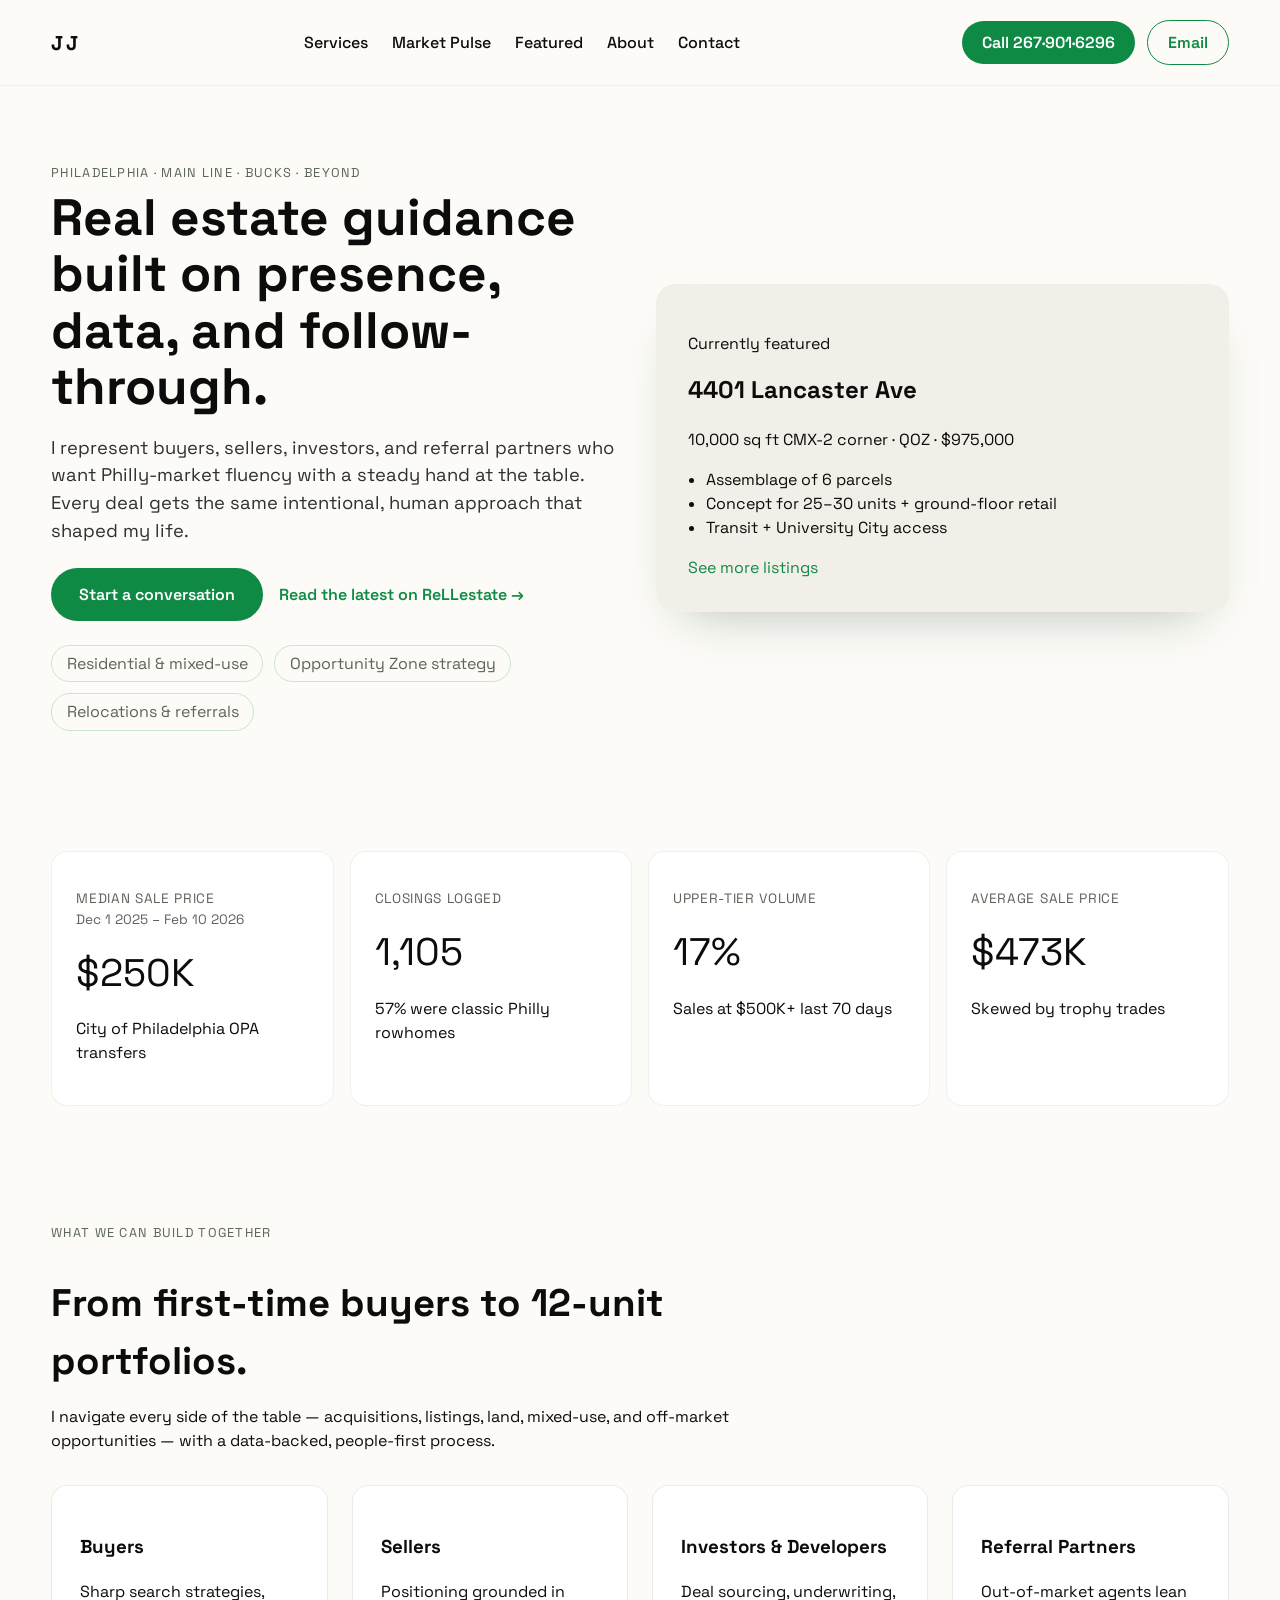
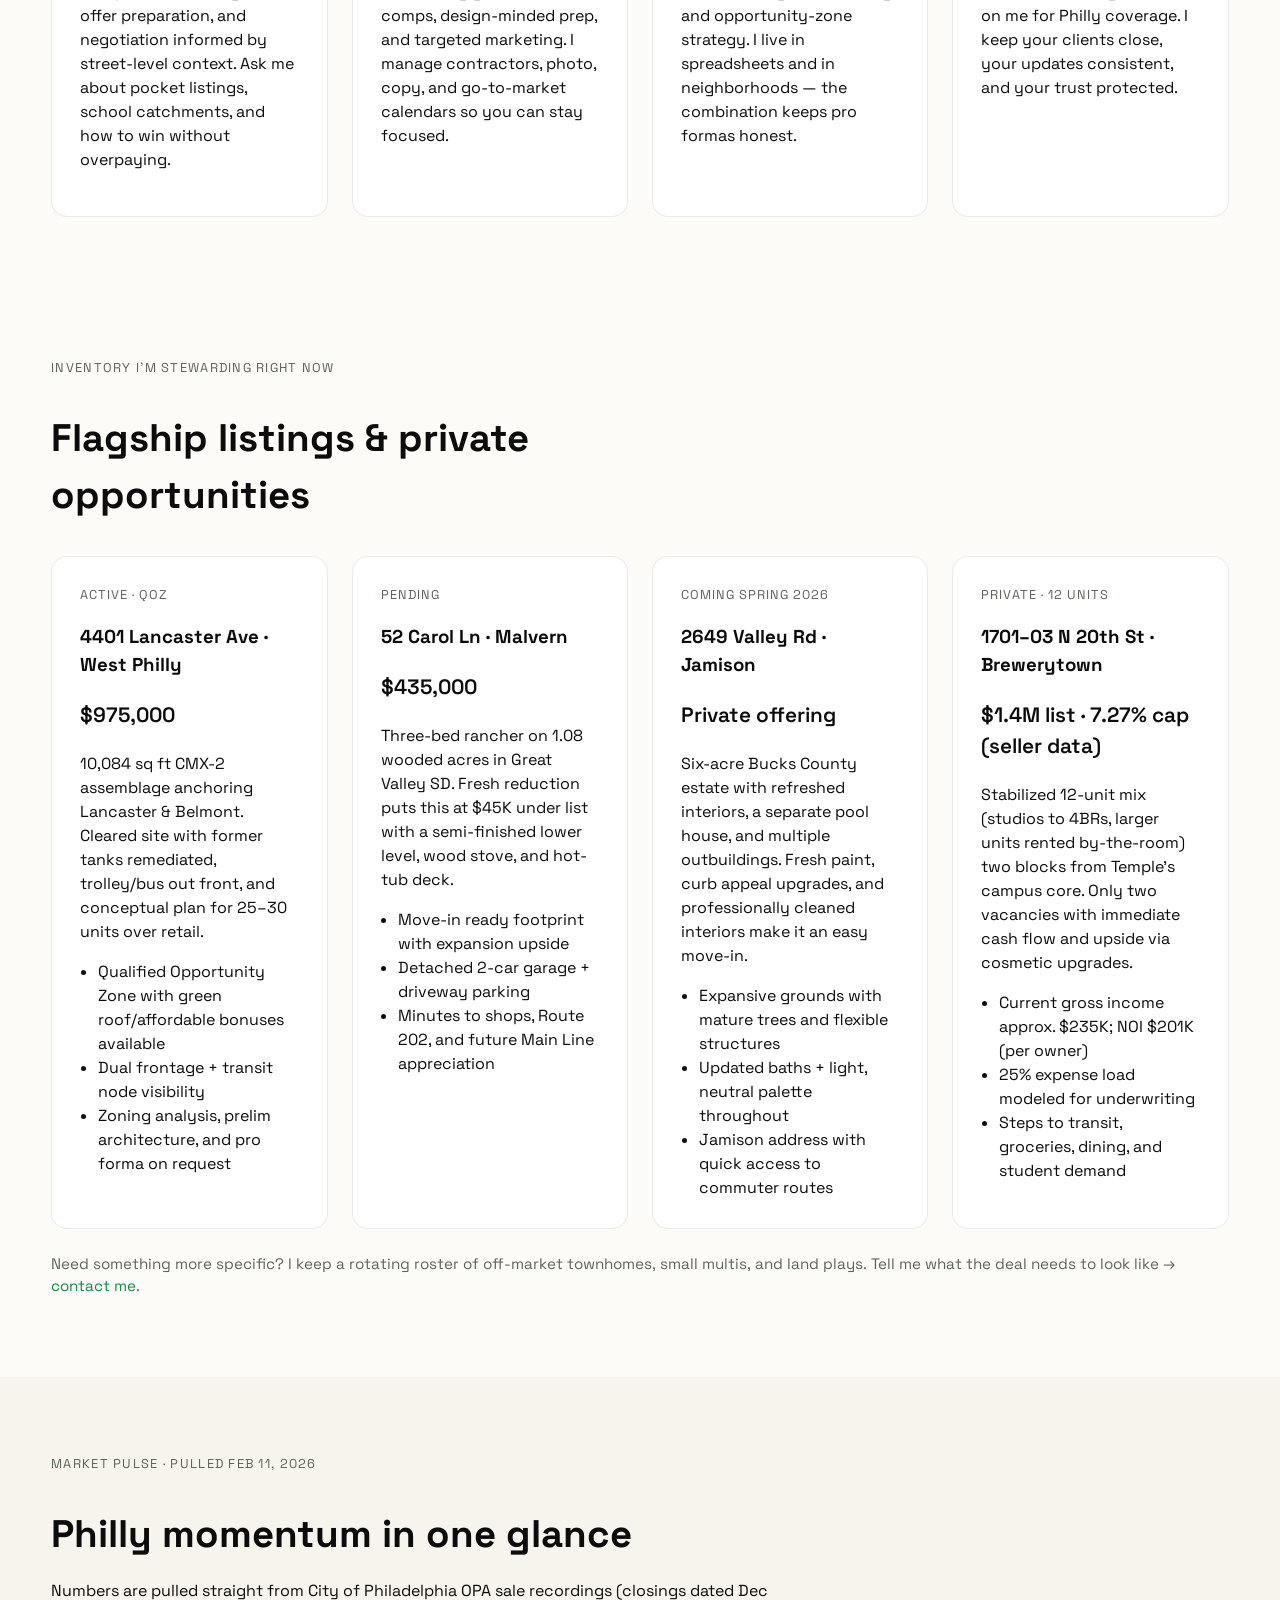
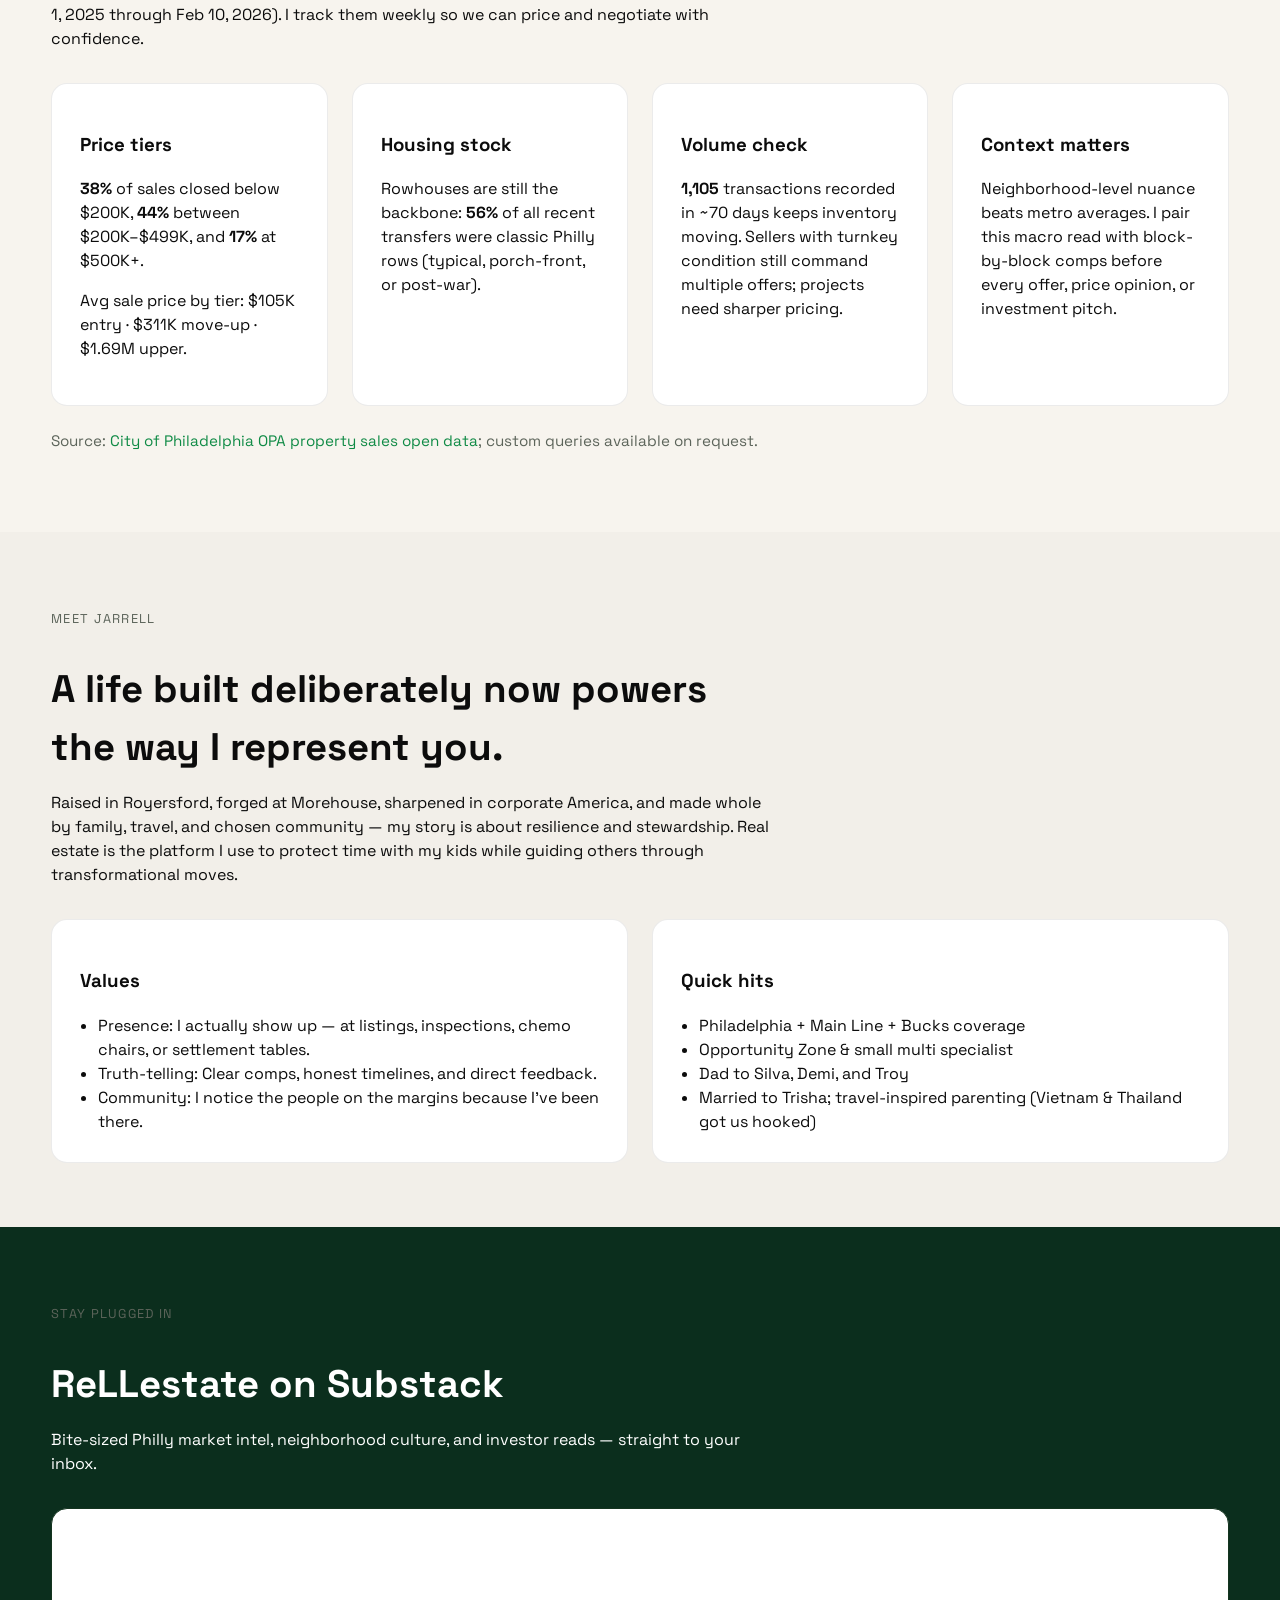
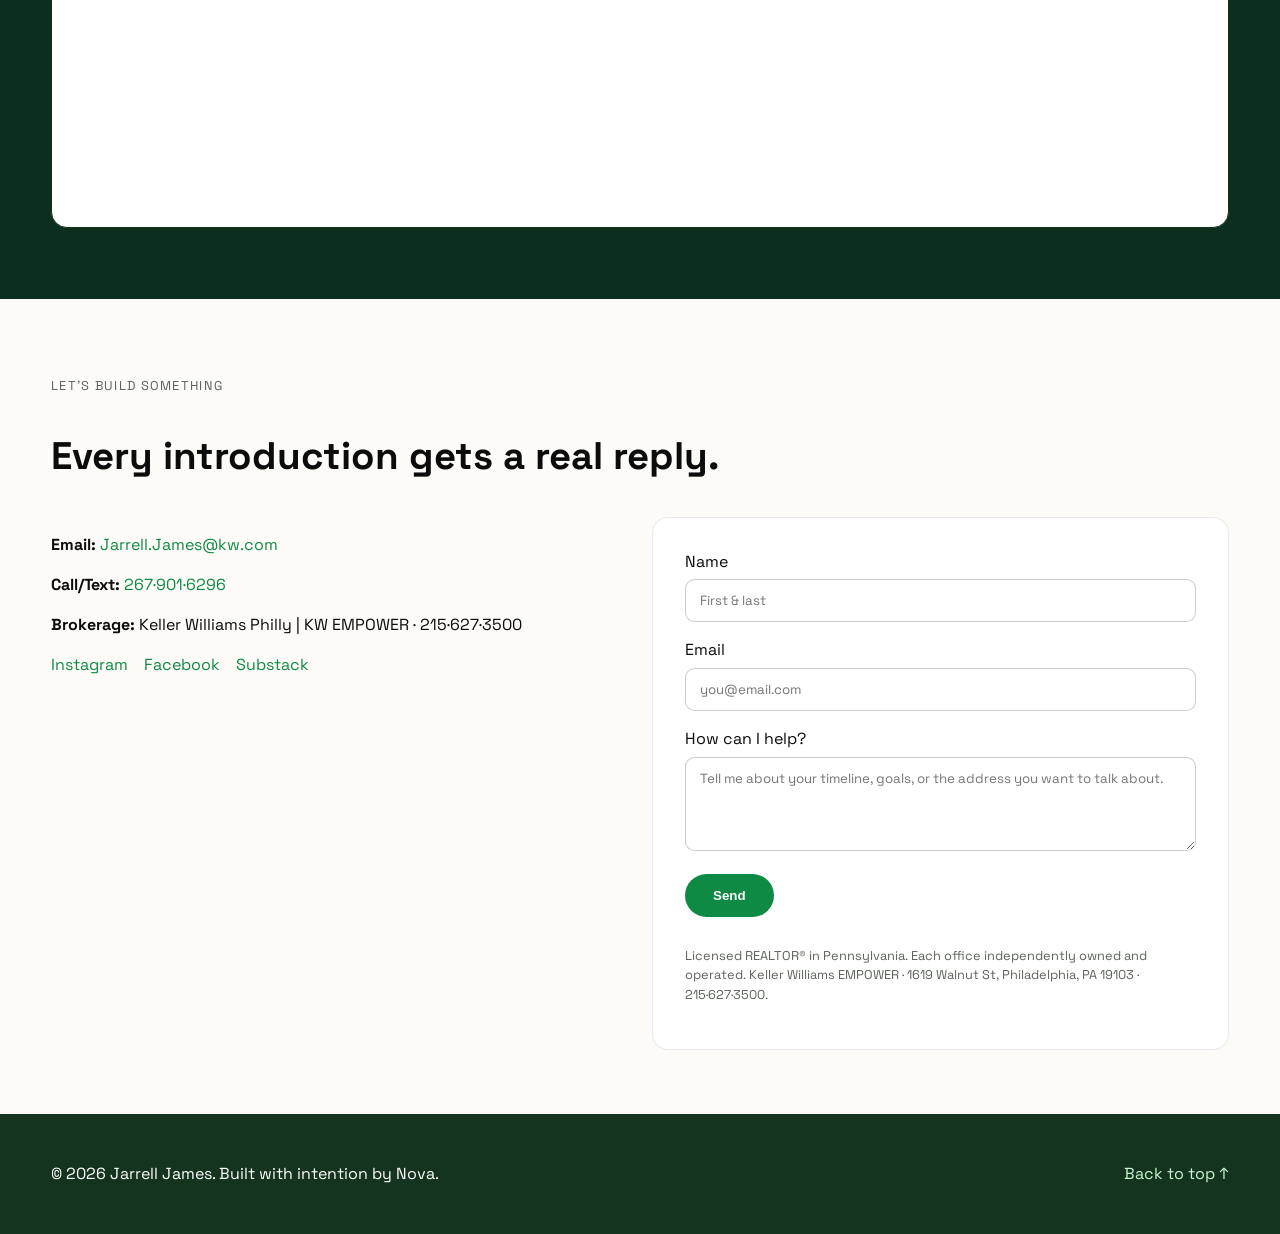
==== index.html @ 9b1295f9 "Add files via upload" ====
<!DOCTYPE html>
<html lang="en">
<head>
  <meta charset="UTF-8" />
  <meta http-equiv="X-UA-Compatible" content="IE=edge" />
  <meta name="viewport" content="width=device-width, initial-scale=1.0" />
  <title>Jarrell James | Philadelphia Real Estate</title>
  <link rel="preconnect" href="https://fonts.googleapis.com" />
  <link rel="preconnect" href="https://fonts.gstatic.com" crossorigin />
  <link href="https://fonts.googleapis.com/css2?family=Space+Grotesk:wght@400;500;600;700&display=swap" rel="stylesheet" />
  <link rel="stylesheet" href="styles.css" />
</head>
<body>
  <header class="site-header">
    <div class="logo">JJ</div>
    <nav class="site-nav" aria-label="Primary">
      <button class="nav-toggle" aria-expanded="false" aria-controls="nav-menu">Menu</button>
      <ul id="nav-menu">
        <li><a href="#services">Services</a></li>
        <li><a href="#market">Market Pulse</a></li>
        <li><a href="#listings">Featured</a></li>
        <li><a href="#about">About</a></li>
        <li><a href="#contact">Contact</a></li>
      </ul>
    </nav>
    <div class="header-cta">
      <a href="tel:12679016296" class="pill">Call 267·901·6296</a>
      <a href="mailto:Jarrell.James@kw.com" class="pill pill-outline">Email</a>
    </div>
  </header>

  <main>
    <section class="hero" id="top">
      <div class="hero-text">
        <p class="eyebrow">Philadelphia · Main Line · Bucks · Beyond</p>
        <h1>Real estate guidance built on presence, data, and follow-through.</h1>
        <p class="lede">I represent buyers, sellers, investors, and referral partners who want Philly-market fluency with a steady hand at the table. Every deal gets the same intentional, human approach that shaped my life.</p>
        <div class="hero-cta">
          <a class="btn" href="#contact">Start a conversation</a>
          <a class="secondary-link" href="https://rellestate.substack.com" target="_blank" rel="noreferrer">Read the latest on ReLLestate →</a>
        </div>
        <ul class="hero-tags">
          <li>Residential &amp; mixed-use</li>
          <li>Opportunity Zone strategy</li>
          <li>Relocations &amp; referrals</li>
        </ul>
      </div>
      <div class="hero-card">
        <p class="card-label">Currently featured</p>
        <h2>4401 Lancaster Ave</h2>
        <p class="card-subtitle">10,000 sq ft CMX-2 corner · QOZ · $975,000</p>
        <ul>
          <li>Assemblage of 6 parcels</li>
          <li>Concept for 25–30 units + ground-floor retail</li>
          <li>Transit + University City access</li>
        </ul>
        <a class="inline-link" href="#listings">See more listings</a>
      </div>
    </section>

    <section class="metrics" aria-label="Fast stats">
      <article>
        <p class="metric-label">Median sale price<br><span>Dec 1 2025 – Feb 10 2026</span></p>
        <p class="metric-value">$250K</p>
        <p class="metric-note">City of Philadelphia OPA transfers</p>
      </article>
      <article>
        <p class="metric-label">Closings logged</p>
        <p class="metric-value">1,105</p>
        <p class="metric-note">57% were classic Philly rowhomes</p>
      </article>
      <article>
        <p class="metric-label">Upper-tier volume</p>
        <p class="metric-value">17%</p>
        <p class="metric-note">Sales at $500K+ last 70 days</p>
      </article>
      <article>
        <p class="metric-label">Average sale price</p>
        <p class="metric-value">$473K</p>
        <p class="metric-note">Skewed by trophy trades</p>
      </article>
    </section>

    <section id="services" class="panel">
      <div class="panel-header">
        <p class="eyebrow">What we can build together</p>
        <h2>From first-time buyers to 12-unit portfolios.</h2>
        <p>I navigate every side of the table — acquisitions, listings, land, mixed-use, and off-market opportunities — with a data-backed, people-first process.</p>
      </div>
      <div class="service-grid">
        <article>
          <h3>Buyers</h3>
          <p>Sharp search strategies, offer preparation, and negotiation informed by street-level context. Ask me about pocket listings, school catchments, and how to win without overpaying.</p>
        </article>
        <article>
          <h3>Sellers</h3>
          <p>Positioning grounded in comps, design-minded prep, and targeted marketing. I manage contractors, photo, copy, and go-to-market calendars so you can stay focused.</p>
        </article>
        <article>
          <h3>Investors &amp; Developers</h3>
          <p>Deal sourcing, underwriting, and opportunity-zone strategy. I live in spreadsheets and in neighborhoods — the combination keeps pro formas honest.</p>
        </article>
        <article>
          <h3>Referral Partners</h3>
          <p>Out-of-market agents lean on me for Philly coverage. I keep your clients close, your updates consistent, and your trust protected.</p>
        </article>
      </div>
    </section>

    <section id="listings" class="panel featured">
      <div class="panel-header">
        <p class="eyebrow">Inventory I'm stewarding right now</p>
        <h2>Flagship listings &amp; private opportunities</h2>
      </div>
      <div class="listing-grid">
        <article>
          <div class="listing-status">Active · QOZ</div>
          <h3>4401 Lancaster Ave · West Philly</h3>
          <p class="price">$975,000</p>
          <p class="summary">10,084 sq ft CMX-2 assemblage anchoring Lancaster &amp; Belmont. Cleared site with former tanks remediated, trolley/bus out front, and conceptual plan for 25–30 units over retail.</p>
          <ul>
            <li>Qualified Opportunity Zone with green roof/affordable bonuses available</li>
            <li>Dual frontage + transit node visibility</li>
            <li>Zoning analysis, prelim architecture, and pro forma on request</li>
          </ul>
        </article>
        <article>
          <div class="listing-status">Pending</div>
          <h3>52 Carol Ln · Malvern</h3>
          <p class="price">$435,000</p>
          <p class="summary">Three-bed rancher on 1.08 wooded acres in Great Valley SD. Fresh reduction puts this at $45K under list with a semi-finished lower level, wood stove, and hot-tub deck.</p>
          <ul>
            <li>Move-in ready footprint with expansion upside</li>
            <li>Detached 2-car garage + driveway parking</li>
            <li>Minutes to shops, Route 202, and future Main Line appreciation</li>
          </ul>
        </article>
        <article>
          <div class="listing-status">Coming spring 2026</div>
          <h3>2649 Valley Rd · Jamison</h3>
          <p class="price">Private offering</p>
          <p class="summary">Six-acre Bucks County estate with refreshed interiors, a separate pool house, and multiple outbuildings. Fresh paint, curb appeal upgrades, and professionally cleaned interiors make it an easy move-in.</p>
          <ul>
            <li>Expansive grounds with mature trees and flexible structures</li>
            <li>Updated baths + light, neutral palette throughout</li>
            <li>Jamison address with quick access to commuter routes</li>
          </ul>
        </article>
        <article>
          <div class="listing-status">Private · 12 units</div>
          <h3>1701–03 N 20th St · Brewerytown</h3>
          <p class="price">$1.4M list · 7.27% cap (seller data)</p>
          <p class="summary">Stabilized 12-unit mix (studios to 4BRs, larger units rented by-the-room) two blocks from Temple’s campus core. Only two vacancies with immediate cash flow and upside via cosmetic upgrades.</p>
          <ul>
            <li>Current gross income approx. $235K; NOI $201K (per owner)</li>
            <li>25% expense load modeled for underwriting</li>
            <li>Steps to transit, groceries, dining, and student demand</li>
          </ul>
        </article>
      </div>
      <p class="caption">Need something more specific? I keep a rotating roster of off-market townhomes, small multis, and land plays. Tell me what the deal needs to look like → <a href="#contact">contact me</a>.</p>
    </section>

    <section id="market" class="panel market">
      <div class="panel-header">
        <p class="eyebrow">Market pulse · pulled Feb 11, 2026</p>
        <h2>Philly momentum in one glance</h2>
        <p>Numbers are pulled straight from City of Philadelphia OPA sale recordings (closings dated Dec 1, 2025 through Feb 10, 2026). I track them weekly so we can price and negotiate with confidence.</p>
      </div>
      <div class="market-grid">
        <article>
          <h3>Price tiers</h3>
          <p><strong>38%</strong> of sales closed below $200K, <strong>44%</strong> between $200K–$499K, and <strong>17%</strong> at $500K+.</p>
          <p class="note">Avg sale price by tier: $105K entry · $311K move-up · $1.69M upper.</p>
        </article>
        <article>
          <h3>Housing stock</h3>
          <p>Rowhouses are still the backbone: <strong>56%</strong> of all recent transfers were classic Philly rows (typical, porch-front, or post-war).</p>
        </article>
        <article>
          <h3>Volume check</h3>
          <p><strong>1,105</strong> transactions recorded in ~70 days keeps inventory moving. Sellers with turnkey condition still command multiple offers; projects need sharper pricing.</p>
        </article>
        <article>
          <h3>Context matters</h3>
          <p>Neighborhood-level nuance beats metro averages. I pair this macro read with block-by-block comps before every offer, price opinion, or investment pitch.</p>
        </article>
      </div>
      <p class="caption">Source: <a href="https://phl.carto.com/api/v2/sql?q=SELECT%20sale_price,sale_date%20FROM%20opa_properties_public" target="_blank" rel="noreferrer">City of Philadelphia OPA property sales open data</a>; custom queries available on request.</p>
    </section>

    <section id="about" class="panel about">
      <div class="panel-header">
        <p class="eyebrow">Meet Jarrell</p>
        <h2>A life built deliberately now powers the way I represent you.</h2>
        <p>Raised in Royersford, forged at Morehouse, sharpened in corporate America, and made whole by family, travel, and chosen community — my story is about resilience and stewardship. Real estate is the platform I use to protect time with my kids while guiding others through transformational moves.</p>
      </div>
      <div class="about-grid">
        <article>
          <h3>Values</h3>
          <ul>
            <li>Presence: I actually show up — at listings, inspections, chemo chairs, or settlement tables.</li>
            <li>Truth-telling: Clear comps, honest timelines, and direct feedback.</li>
            <li>Community: I notice the people on the margins because I’ve been there.</li>
          </ul>
        </article>
        <article>
          <h3>Quick hits</h3>
          <ul>
            <li>Philadelphia + Main Line + Bucks coverage</li>
            <li>Opportunity Zone &amp; small multi specialist</li>
            <li>Dad to Silva, Demi, and Troy</li>
            <li>Married to Trisha; travel-inspired parenting (Vietnam &amp; Thailand got us hooked)</li>
          </ul>
        </article>
      </div>
    </section>

    <section class="panel newsletter">
      <div class="panel-header">
        <p class="eyebrow">Stay plugged in</p>
        <h2>ReLLestate on Substack</h2>
        <p>Bite-sized Philly market intel, neighborhood culture, and investor reads — straight to your inbox.</p>
      </div>
      <div class="newsletter-embed">
        <iframe src="https://rellestate.substack.com/embed" width="100%" height="320" style="border:1px solid #14341f;" frameborder="0" scrolling="no" title="ReLLestate newsletter"></iframe>
      </div>
    </section>

    <section id="contact" class="panel contact">
      <div class="panel-header">
        <p class="eyebrow">Let’s build something</p>
        <h2>Every introduction gets a real reply.</h2>
      </div>
      <div class="contact-grid">
        <div>
          <p class="contact-line"><strong>Email:</strong> <a href="mailto:Jarrell.James@kw.com">Jarrell.James@kw.com</a></p>
          <p class="contact-line"><strong>Call/Text:</strong> <a href="tel:12679016296">267·901·6296</a></p>
          <p class="contact-line"><strong>Brokerage:</strong> Keller Williams Philly | KW EMPOWER · 215·627·3500</p>
          <div class="socials">
            <a href="https://www.instagram.com/jarrelljames_realestate/" target="_blank" rel="noreferrer">Instagram</a>
            <a href="https://www.facebook.com/jarrell.james.12" target="_blank" rel="noreferrer">Facebook</a>
            <a href="https://rellestate.substack.com" target="_blank" rel="noreferrer">Substack</a>
          </div>
        </div>
        <form class="contact-card" action="mailto:Jarrell.James@kw.com" method="post" enctype="text/plain">
          <label>
            Name
            <input type="text" name="name" placeholder="First &amp; last" required />
          </label>
          <label>
            Email
            <input type="email" name="email" placeholder="you@email.com" required />
          </label>
          <label>
            How can I help?
            <textarea name="message" rows="4" placeholder="Tell me about your timeline, goals, or the address you want to talk about." required></textarea>
          </label>
          <button type="submit" class="btn">Send</button>
          <p class="compliance">Licensed REALTOR® in Pennsylvania. Each office independently owned and operated. Keller Williams EMPOWER · 1619 Walnut St, Philadelphia, PA 19103 · 215·627·3500.</p>
        </form>
      </div>
    </section>
  </main>

  <footer class="site-footer">
    <p>© <span id="year"></span> Jarrell James. Built with intention by Nova.</p>
    <p><a href="#top">Back to top ↑</a></p>
  </footer>

  <script src="script.js"></script>
</body>
</html>
---- styles.css ----
:root {
  --jj-green: #0f8a45;
  --jj-deep: #0b2e1d;
  --jj-forest: #14341f;
  --sand: #f2efe9;
  --off-white: #fcfbf7;
  --ink: #0c0c0c;
  --muted: #5c645a;
  font-size: 16px;
}

* {
  box-sizing: border-box;
}

body {
  margin: 0;
  font-family: "Space Grotesk", system-ui, -apple-system, BlinkMacSystemFont, "Segoe UI", sans-serif;
  color: var(--ink);
  background: var(--off-white);
  line-height: 1.5;
}

a {
  color: var(--jj-green);
  text-decoration: none;
}

a:hover {
  text-decoration: underline;
}

.site-header {
  position: sticky;
  top: 0;
  z-index: 20;
  display: flex;
  align-items: center;
  justify-content: space-between;
  padding: 1.25rem 4vw;
  background: rgba(252, 251, 247, 0.97);
  backdrop-filter: blur(8px);
  border-bottom: 1px solid rgba(16, 16, 16, 0.05);
}

.logo {
  font-weight: 700;
  font-size: 1.25rem;
  letter-spacing: 0.2em;
}

.site-nav ul {
  display: flex;
  gap: 1.5rem;
  list-style: none;
  margin: 0;
  padding: 0;
}

.site-nav a {
  font-weight: 500;
  color: var(--ink);
}

.nav-toggle {
  display: none;
}

.header-cta {
  display: flex;
  gap: 0.75rem;
  align-items: center;
}

.pill {
  display: inline-flex;
  padding: 0.6rem 1.25rem;
  border-radius: 999px;
  background: var(--jj-green);
  color: white;
  font-weight: 600;
}

.pill-outline {
  background: transparent;
  border: 1px solid var(--jj-green);
  color: var(--jj-green);
}

.hero {
  display: grid;
  grid-template-columns: repeat(auto-fit, minmax(280px, 1fr));
  gap: 2rem;
  padding: 4rem 4vw;
  align-items: center;
}

.eyebrow {
  text-transform: uppercase;
  letter-spacing: 0.1em;
  font-size: 0.8rem;
  color: var(--muted);
  margin-bottom: 0.5rem;
}

.hero h1 {
  font-size: clamp(2.75rem, 4vw, 3.8rem);
  line-height: 1.1;
  margin: 0 0 1rem;
}

.lede {
  font-size: 1.15rem;
  color: #2f312e;
}

.hero-cta {
  display: flex;
  align-items: center;
  gap: 1rem;
  margin: 1.5rem 0;
}

.btn {
  display: inline-flex;
  align-items: center;
  justify-content: center;
  padding: 0.9rem 1.75rem;
  background: var(--jj-green);
  color: white;
  border: none;
  border-radius: 999px;
  font-weight: 600;
  cursor: pointer;
}

.secondary-link {
  font-weight: 600;
}

.hero-tags {
  display: flex;
  flex-wrap: wrap;
  gap: 0.7rem;
  padding: 0;
  list-style: none;
  color: var(--muted);
}

.hero-tags li {
  border: 1px solid rgba(15, 138, 69, 0.2);
  border-radius: 999px;
  padding: 0.35rem 0.9rem;
}

.hero-card {
  background: var(--sand);
  padding: 2rem;
  border-radius: 1.25rem;
  box-shadow: 0 25px 50px -30px rgba(11, 46, 29, 0.35);
}

.hero-card h2 {
  margin-top: 0;
}

.hero-card ul {
  padding-left: 1.1rem;
}

.metrics {
  display: grid;
  grid-template-columns: repeat(auto-fit, minmax(200px, 1fr));
  gap: 1rem;
  padding: 2.5rem 4vw;
}

.metrics article {
  background: white;
  border-radius: 1rem;
  padding: 1.5rem;
  border: 1px solid rgba(12, 12, 12, 0.06);
}

.metric-label {
  font-size: 0.85rem;
  text-transform: uppercase;
  letter-spacing: 0.05em;
  color: var(--muted);
}

.metric-label span {
  display: block;
  font-weight: 400;
  text-transform: none;
  letter-spacing: normal;
}

.metric-value {
  font-size: 2.4rem;
  margin: 0.5rem 0;
}

.panel {
  padding: 4rem 4vw;
}

.panel-header {
  max-width: 720px;
  margin-bottom: 2rem;
}

.panel-header h2 {
  font-size: clamp(2rem, 3vw, 3rem);
  margin-bottom: 0.5rem;
}

.service-grid,
.listing-grid,
.market-grid,
.about-grid,
.contact-grid {
  display: grid;
  grid-template-columns: repeat(auto-fit, minmax(250px, 1fr));
  gap: 1.5rem;
}

.service-grid article,
.listing-grid article,
.market-grid article,
.about-grid article {
  background: white;
  border-radius: 1rem;
  padding: 1.75rem;
  border: 1px solid rgba(12, 12, 12, 0.08);
}

.listing-grid article ul,
.about-grid article ul {
  padding-left: 1.1rem;
  margin-bottom: 0;
}

.listing-status {
  font-size: 0.8rem;
  text-transform: uppercase;
  letter-spacing: 0.08em;
  color: var(--muted);
  margin-bottom: 0.35rem;
}

.price {
  font-size: 1.3rem;
  font-weight: 600;
}

.summary {
  margin: 0.6rem 0 1rem;
}

.caption {
  margin-top: 1.5rem;
  font-size: 0.95rem;
  color: var(--muted);
}

.market {
  background: #f7f4ee;
}

.about {
  background: var(--sand);
}

.newsletter {
  background: var(--jj-deep);
  color: white;
}

.newsletter a {
  color: #c8f7d1;
}

.newsletter-embed iframe {
  border-radius: 1rem;
  background: white;
}

.contact-grid {
  align-items: start;
}

.contact-card {
  background: white;
  border-radius: 1rem;
  padding: 2rem;
  border: 1px solid rgba(12, 12, 12, 0.08);
  display: grid;
  gap: 1rem;
}

.contact-card input,
.contact-card textarea {
  width: 100%;
  margin-top: 0.35rem;
  border-radius: 0.6rem;
  border: 1px solid rgba(12, 12, 12, 0.2);
  padding: 0.75rem 0.9rem;
  font-family: inherit;
}

.contact-card button {
  width: fit-content;
}

.compliance {
  font-size: 0.8rem;
  color: var(--muted);
}

.socials {
  display: flex;
  gap: 1rem;
  margin-top: 1rem;
}

.site-footer {
  padding: 2rem 4vw;
  background: var(--jj-forest);
  color: white;
  display: flex;
  justify-content: space-between;
  align-items: center;
  flex-wrap: wrap;
}

.site-footer a {
  color: #c8f7d1;
}

@media (max-width: 820px) {
  .site-header {
    flex-wrap: wrap;
    gap: 1rem;
  }
  .site-nav ul {
    flex-wrap: wrap;
  }
}

@media (max-width: 640px) {
  .site-header {
    flex-direction: column;
    align-items: flex-start;
  }
  .site-nav ul {
    display: none;
    width: 100%;
    flex-direction: column;
    gap: 0.75rem;
  }
  .site-nav ul.open {
    display: flex;
  }
  .nav-toggle {
    display: inline-flex;
    background: transparent;
    border: 1px solid rgba(12, 12, 12, 0.2);
    border-radius: 999px;
    padding: 0.35rem 1rem;
    font-weight: 600;
    cursor: pointer;
  }
  .header-cta {
    width: 100%;
    justify-content: flex-start;
    flex-wrap: wrap;
  }
}
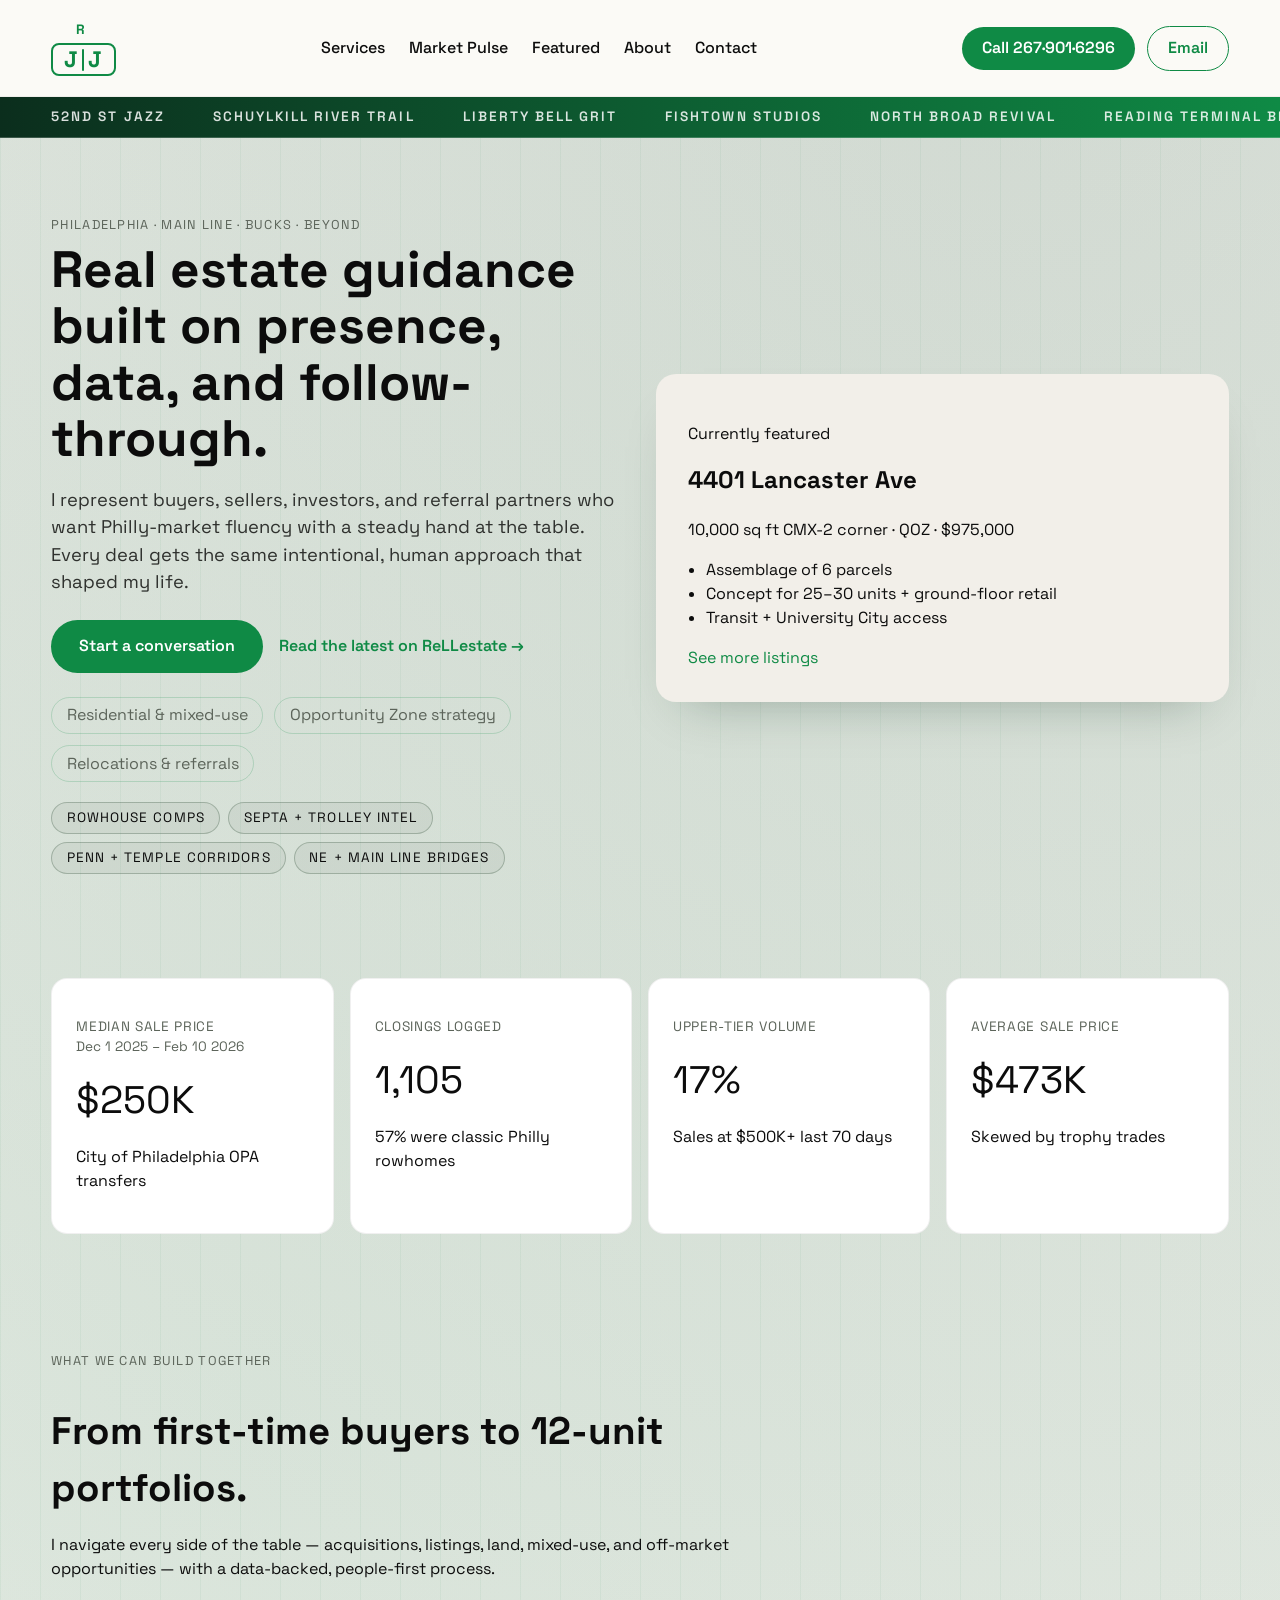
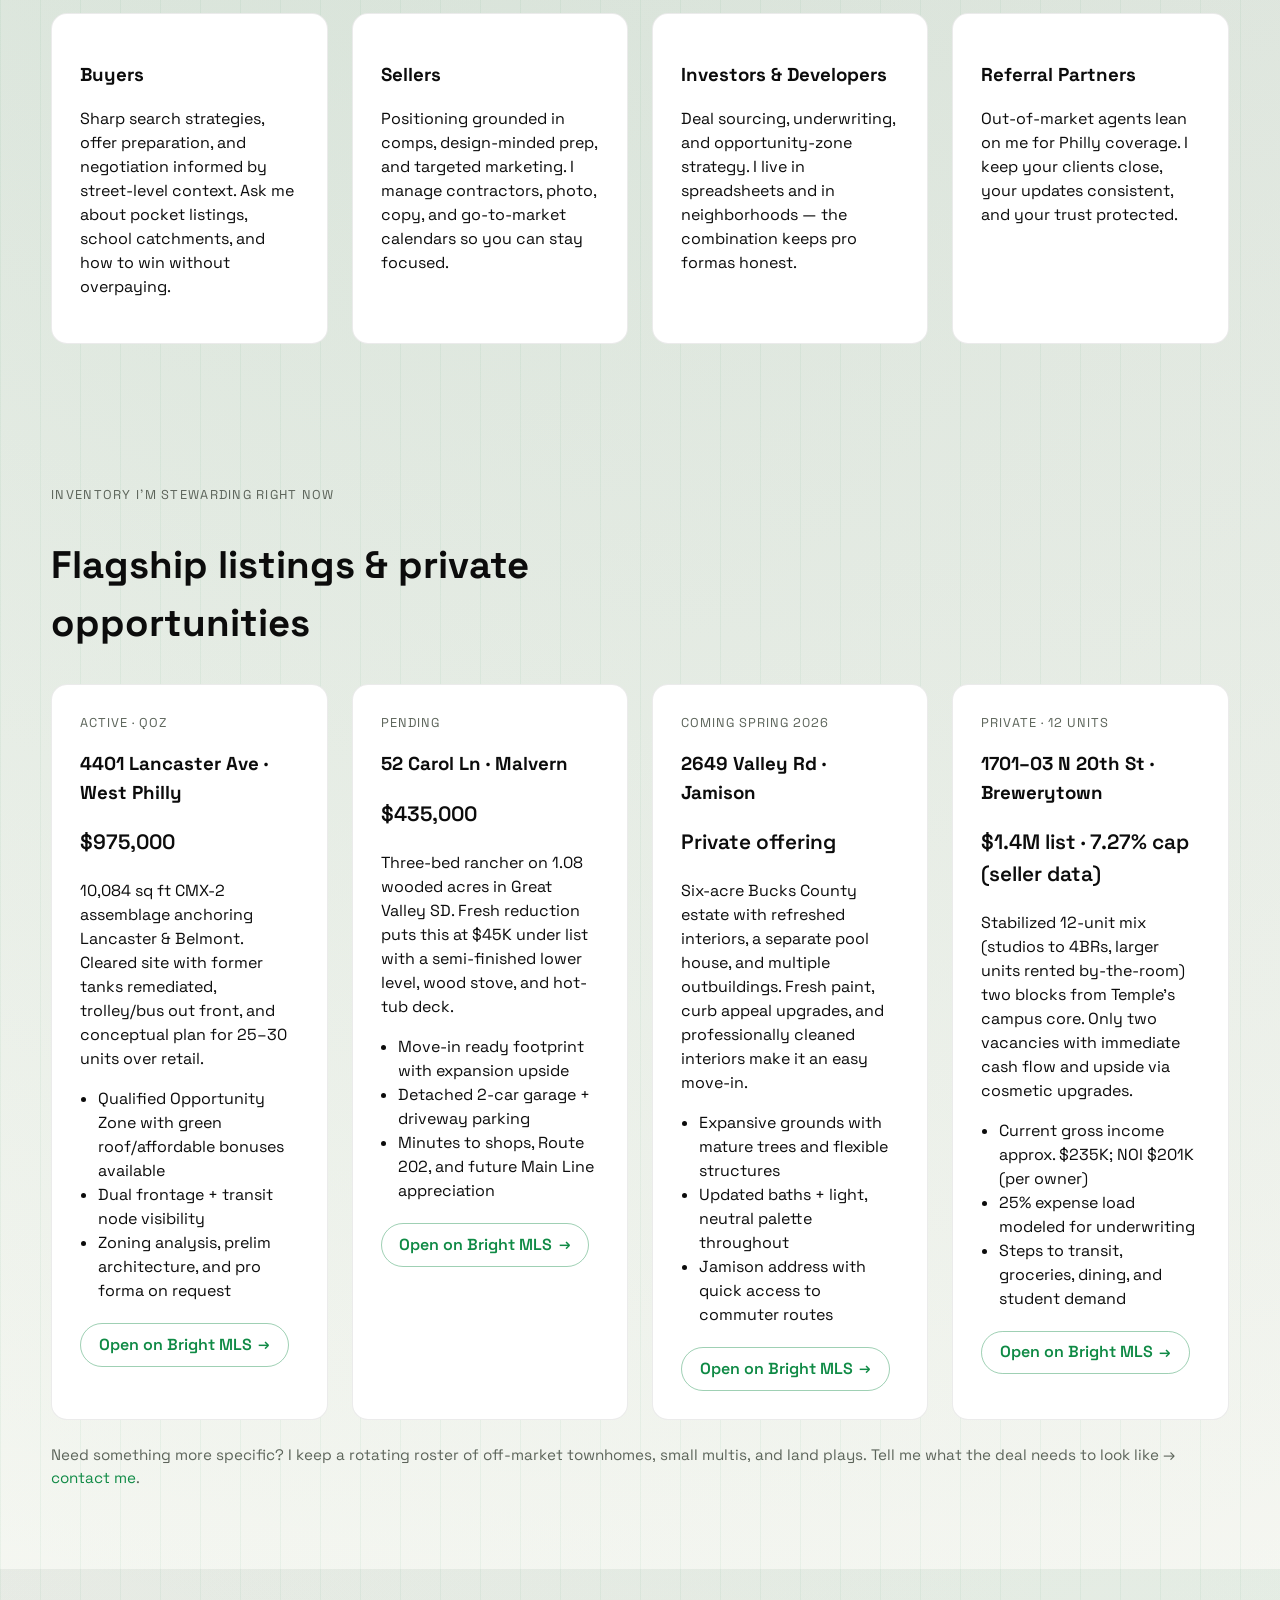
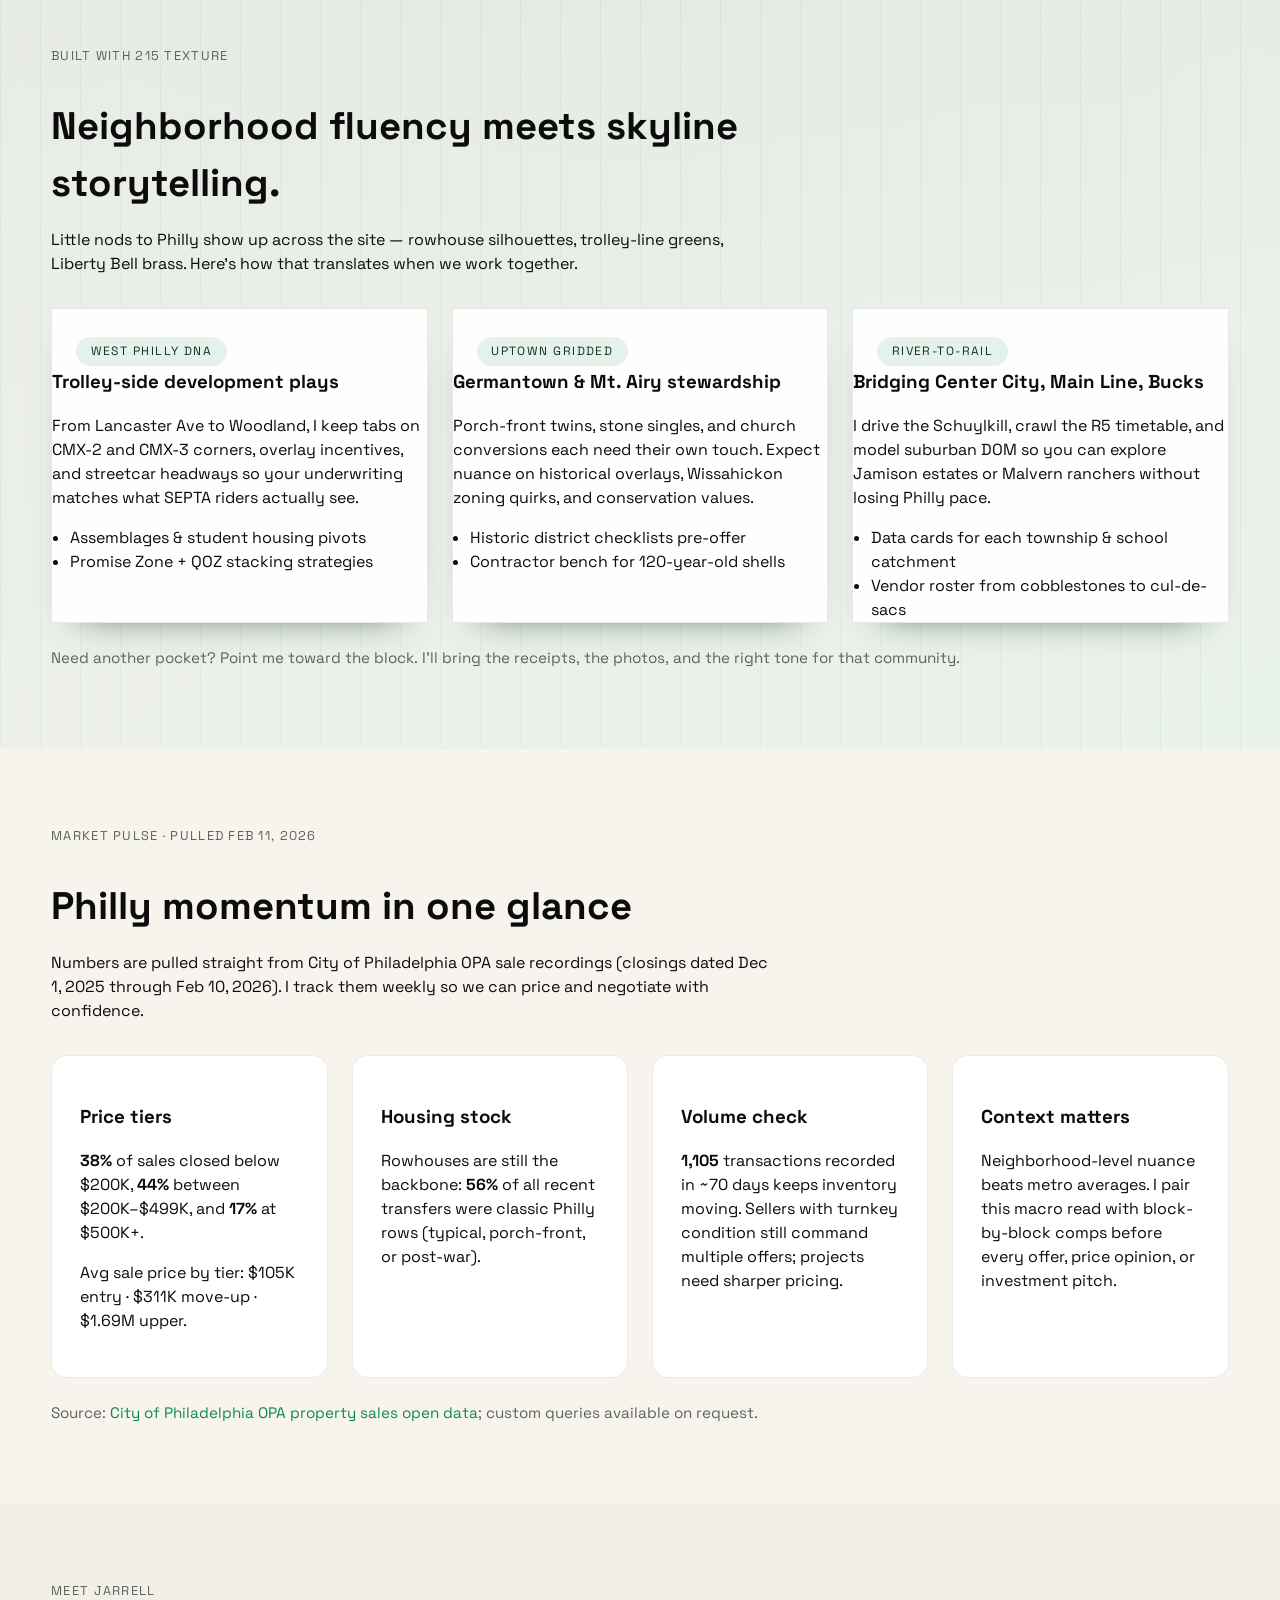
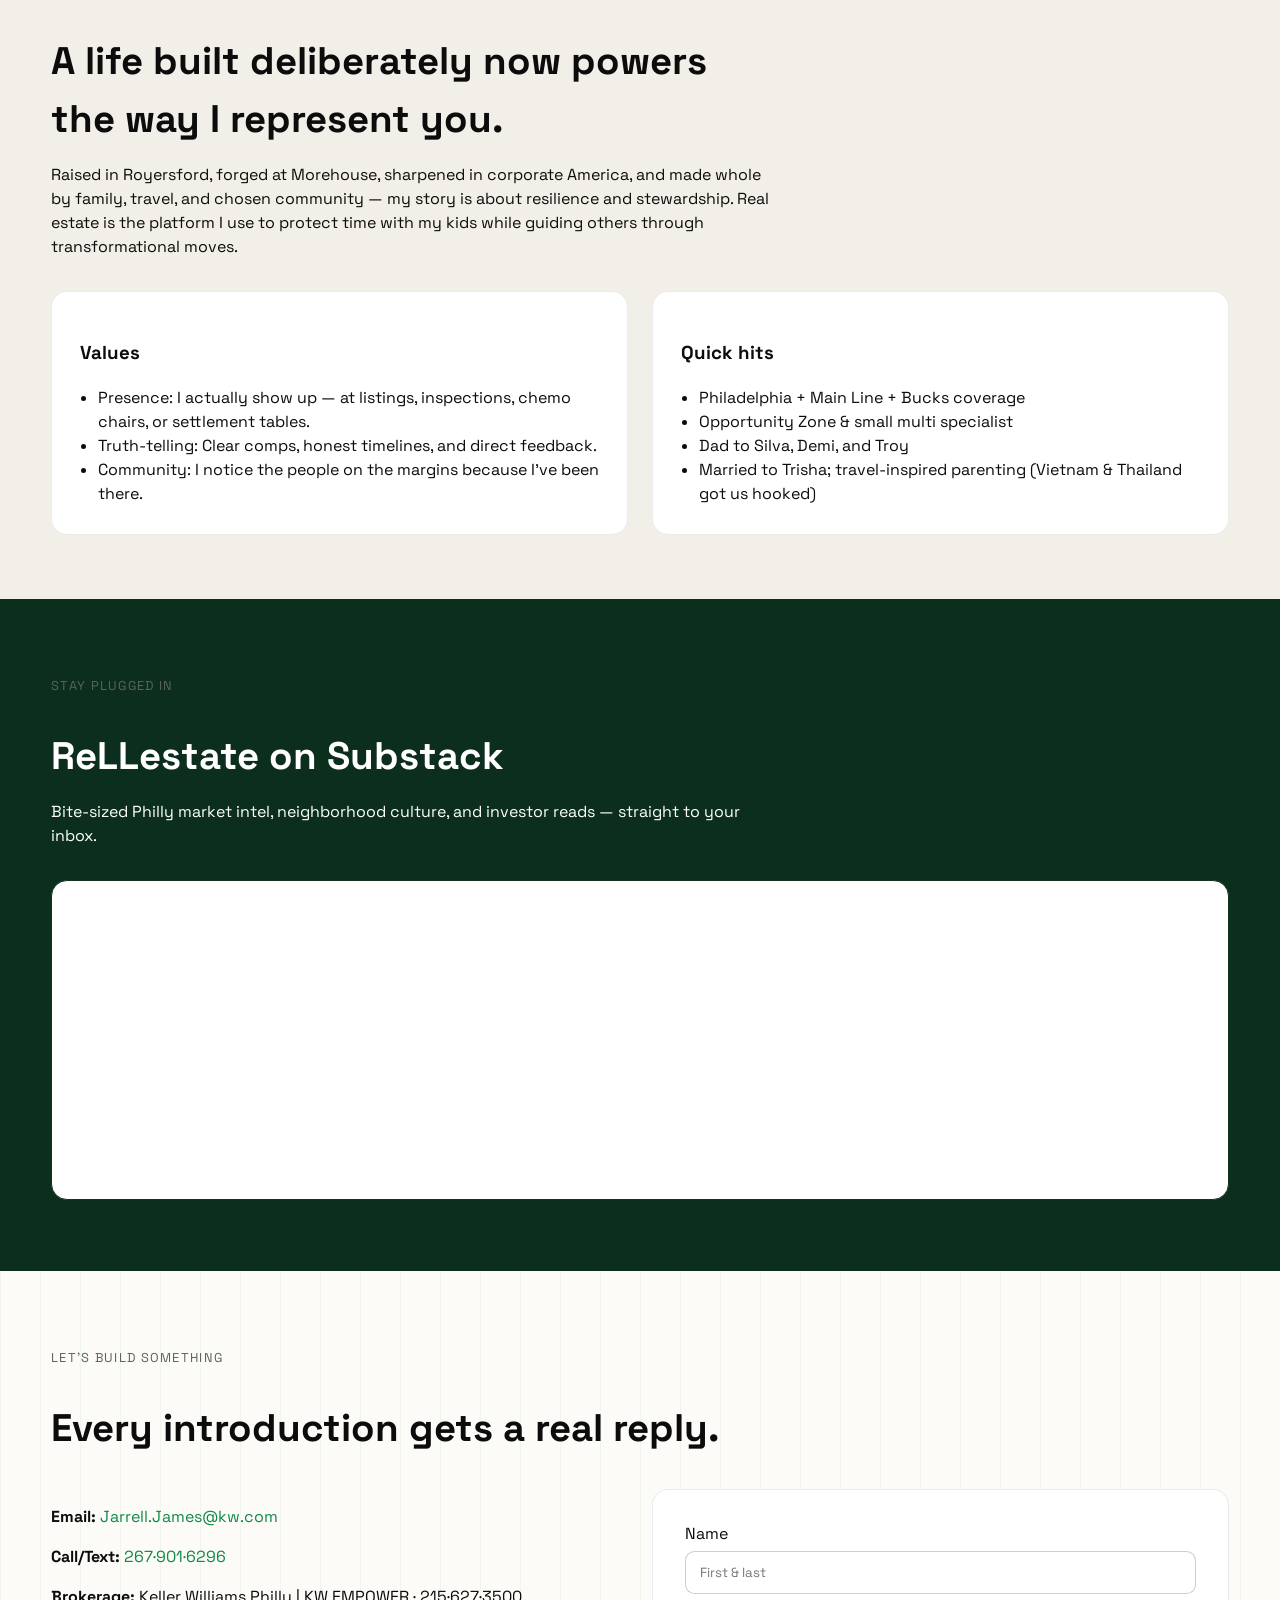
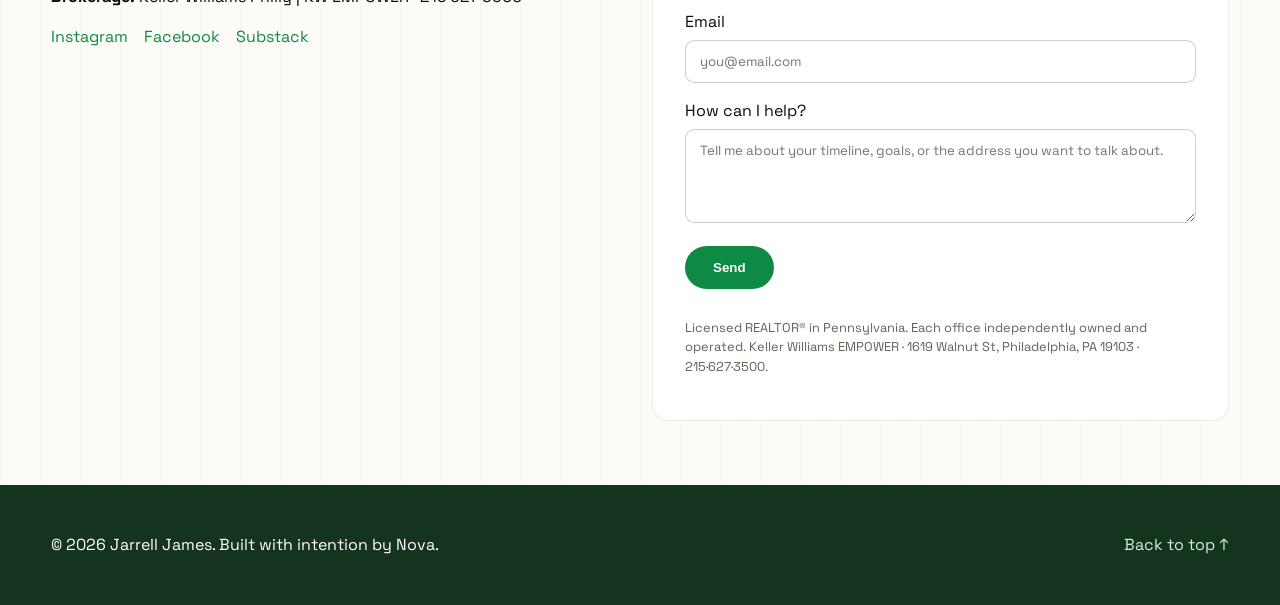
==== commit f65fe8e8: "Philly polish + Bright links" ====
--- a/index.html
+++ b/index.html
@@ -12,7 +12,14 @@
 </head>
 <body>
   <header class="site-header">
-    <div class="logo">JJ</div>
+    <div class="logo" aria-label="Jarrell James monogram">
+      <span class="logo-r">R</span>
+      <span class="logo-columns" aria-hidden="true">
+        <span class="logo-j">J</span>
+        <span class="logo-divider"></span>
+        <span class="logo-j">J</span>
+      </span>
+    </div>
     <nav class="site-nav" aria-label="Primary">
       <button class="nav-toggle" aria-expanded="false" aria-controls="nav-menu">Menu</button>
       <ul id="nav-menu">
@@ -29,6 +36,31 @@
     </div>
   </header>
 
+  <div class="philly-banner" aria-hidden="true">
+    <div class="philly-banner-track">
+      <span>52nd St Jazz</span>
+      <span>Schuylkill River Trail</span>
+      <span>Liberty Bell grit</span>
+      <span>Fishtown studios</span>
+      <span>North Broad revival</span>
+      <span>Reading Terminal bites</span>
+      <span>Broad Street Line</span>
+      <span>Italian Market hum</span>
+      <span>Mount Airy canopy</span>
+      <span>215 pride</span>
+      <span>52nd St Jazz</span>
+      <span>Schuylkill River Trail</span>
+      <span>Liberty Bell grit</span>
+      <span>Fishtown studios</span>
+      <span>North Broad revival</span>
+      <span>Reading Terminal bites</span>
+      <span>Broad Street Line</span>
+      <span>Italian Market hum</span>
+      <span>Mount Airy canopy</span>
+      <span>215 pride</span>
+    </div>
+  </div>
+
   <main>
     <section class="hero" id="top">
       <div class="hero-text">
@@ -44,6 +76,12 @@
           <li>Opportunity Zone strategy</li>
           <li>Relocations &amp; referrals</li>
         </ul>
+        <div class="philly-chip-row">
+          <span>Rowhouse comps</span>
+          <span>SEPTA + trolley intel</span>
+          <span>Penn + Temple corridors</span>
+          <span>NE + Main Line bridges</span>
+        </div>
       </div>
       <div class="hero-card">
         <p class="card-label">Currently featured</p>
@@ -113,7 +151,7 @@
         <h2>Flagship listings &amp; private opportunities</h2>
       </div>
       <div class="listing-grid">
-        <article>
+        <article data-address="4401 Lancaster Ave, Philadelphia PA 19104" data-bright-url="https://matrix.brightmls.com/Matrix/Results.aspx?c=H4sIAAAAAAAEAItWMjMyNVLSUTIyABKmIMLCAkgYA1l5pTk5EAIsi(ASQSgZmQJNgelSMiRR(wAQVHGjkvHhpkObD69BNyoWANUZx9RoAQAA">
           <div class="listing-status">Active · QOZ</div>
           <h3>4401 Lancaster Ave · West Philly</h3>
           <p class="price">$975,000</p>
@@ -123,8 +161,11 @@
             <li>Dual frontage + transit node visibility</li>
             <li>Zoning analysis, prelim architecture, and pro forma on request</li>
           </ul>
-        </article>
-        <article>
+          <div class="listing-actions">
+            <a class="listing-link" target="_blank" rel="noreferrer">Open on Bright MLS</a>
+          </div>
+        </article>
+        <article data-address="52 Carol Ln, Malvern PA 19355" data-bright-url="https://matrix.brightmls.com/Matrix/Results.aspx?c=H4sIAAAAAAAEAItWMjMyNVLSUTK0ABKmBkDCAsQyBrLySnNyIISSEQqXCELJyBRoCkyXkiGJ2geAoIoblXzNY0oNDAxSD(9CNy0WAAGH4tRrAQAA">
           <div class="listing-status">Pending</div>
           <h3>52 Carol Ln · Malvern</h3>
           <p class="price">$435,000</p>
@@ -134,8 +175,11 @@
             <li>Detached 2-car garage + driveway parking</li>
             <li>Minutes to shops, Route 202, and future Main Line appreciation</li>
           </ul>
-        </article>
-        <article>
+          <div class="listing-actions">
+            <a class="listing-link" target="_blank" rel="noreferrer">Open on Bright MLS</a>
+          </div>
+        </article>
+        <article data-address="2649 Valley Rd, Jamison PA 18929">
           <div class="listing-status">Coming spring 2026</div>
           <h3>2649 Valley Rd · Jamison</h3>
           <p class="price">Private offering</p>
@@ -145,8 +189,11 @@
             <li>Updated baths + light, neutral palette throughout</li>
             <li>Jamison address with quick access to commuter routes</li>
           </ul>
-        </article>
-        <article>
+          <div class="listing-actions">
+            <a class="listing-link" target="_blank" rel="noreferrer">Open on Bright MLS</a>
+          </div>
+        </article>
+        <article data-address="1701 N 20th St, Philadelphia PA 19121">
           <div class="listing-status">Private · 12 units</div>
           <h3>1701–03 N 20th St · Brewerytown</h3>
           <p class="price">$1.4M list · 7.27% cap (seller data)</p>
@@ -156,9 +203,50 @@
             <li>25% expense load modeled for underwriting</li>
             <li>Steps to transit, groceries, dining, and student demand</li>
           </ul>
+          <div class="listing-actions">
+            <a class="listing-link" target="_blank" rel="noreferrer">Open on Bright MLS</a>
+          </div>
         </article>
       </div>
       <p class="caption">Need something more specific? I keep a rotating roster of off-market townhomes, small multis, and land plays. Tell me what the deal needs to look like → <a href="#contact">contact me</a>.</p>
+    </section>
+
+    <section id="philly" class="panel philly">
+      <div class="panel-header">
+        <p class="eyebrow">Built with 215 texture</p>
+        <h2>Neighborhood fluency meets skyline storytelling.</h2>
+        <p>Little nods to Philly show up across the site — rowhouse silhouettes, trolley-line greens, Liberty Bell brass. Here’s how that translates when we work together.</p>
+      </div>
+      <div class="philly-grid">
+        <article>
+          <p class="philly-badge">West Philly DNA</p>
+          <h3>Trolley-side development plays</h3>
+          <p>From Lancaster Ave to Woodland, I keep tabs on CMX-2 and CMX-3 corners, overlay incentives, and streetcar headways so your underwriting matches what SEPTA riders actually see.</p>
+          <ul>
+            <li>Assemblages &amp; student housing pivots</li>
+            <li>Promise Zone + QOZ stacking strategies</li>
+          </ul>
+        </article>
+        <article>
+          <p class="philly-badge">Uptown gridded</p>
+          <h3>Germantown &amp; Mt. Airy stewardship</h3>
+          <p>Porch-front twins, stone singles, and church conversions each need their own touch. Expect nuance on historical overlays, Wissahickon zoning quirks, and conservation values.</p>
+          <ul>
+            <li>Historic district checklists pre-offer</li>
+            <li>Contractor bench for 120-year-old shells</li>
+          </ul>
+        </article>
+        <article>
+          <p class="philly-badge">River-to-rail</p>
+          <h3>Bridging Center City, Main Line, Bucks</h3>
+          <p>I drive the Schuylkill, crawl the R5 timetable, and model suburban DOM so you can explore Jamison estates or Malvern ranchers without losing Philly pace.</p>
+          <ul>
+            <li>Data cards for each township &amp; school catchment</li>
+            <li>Vendor roster from cobblestones to cul-de-sacs</li>
+          </ul>
+        </article>
+      </div>
+      <p class="caption">Need another pocket? Point me toward the block. I’ll bring the receipts, the photos, and the right tone for that community.</p>
     </section>
 
     <section id="market" class="panel market">
--- a/styles.css
+++ b/styles.css
@@ -18,6 +18,9 @@
   font-family: "Space Grotesk", system-ui, -apple-system, BlinkMacSystemFont, "Segoe UI", sans-serif;
   color: var(--ink);
   background: var(--off-white);
+  background-image: radial-gradient(circle at 20% 20%, rgba(15, 138, 69, 0.08), transparent 45%),
+    radial-gradient(circle at 80% 0%, rgba(11, 46, 29, 0.15), transparent 50%),
+    repeating-linear-gradient(90deg, rgba(15, 138, 69, 0.05), rgba(15, 138, 69, 0.05) 1px, transparent 1px, transparent 40px);
   line-height: 1.5;
 }
 
@@ -43,10 +46,76 @@
   border-bottom: 1px solid rgba(16, 16, 16, 0.05);
 }
 
+.philly-banner {
+  overflow: hidden;
+  background: linear-gradient(90deg, #0b2e1d, #0f8a45);
+  color: rgba(255, 255, 255, 0.85);
+  border-bottom: 1px solid rgba(255, 255, 255, 0.2);
+}
+
+.philly-banner-track {
+  display: flex;
+  gap: 3rem;
+  padding: 0.6rem 4vw;
+  width: max-content;
+  animation: phillyMarquee 28s linear infinite;
+  font-size: 0.85rem;
+  text-transform: uppercase;
+  letter-spacing: 0.15em;
+}
+
+.philly-banner-track span {
+  white-space: nowrap;
+  font-weight: 600;
+}
+
+@keyframes phillyMarquee {
+  0% {
+    transform: translateX(0);
+  }
+  100% {
+    transform: translateX(-50%);
+  }
+}
+
 .logo {
+  display: inline-flex;
+  flex-direction: column;
+  align-items: center;
+  gap: 0.15rem;
+  color: var(--jj-green);
   font-weight: 700;
-  font-size: 1.25rem;
-  letter-spacing: 0.2em;
+  font-size: 0.85rem;
+  letter-spacing: 0.35em;
+  text-transform: uppercase;
+}
+
+.logo-columns {
+  display: inline-flex;
+  align-items: flex-end;
+  gap: 0.25rem;
+  padding: 0.25rem 0.7rem 0.2rem;
+  border: 2px solid var(--jj-green);
+  border-radius: 0.5rem;
+  letter-spacing: normal;
+}
+
+.logo-j {
+  font-size: 1.4rem;
+  line-height: 1;
+}
+
+.logo-divider {
+  width: 2px;
+  height: 1.4rem;
+  background: var(--jj-green);
+  display: inline-flex;
+  border-radius: 1rem;
+}
+
+.logo-r {
+  font-size: 0.85rem;
+  letter-spacing: 0.4em;
 }
 
 .site-nav ul {
@@ -153,6 +222,23 @@
   padding: 0.35rem 0.9rem;
 }
 
+.philly-chip-row {
+  display: flex;
+  flex-wrap: wrap;
+  gap: 0.5rem;
+  margin-top: 1.25rem;
+}
+
+.philly-chip-row span {
+  font-size: 0.85rem;
+  text-transform: uppercase;
+  letter-spacing: 0.08em;
+  padding: 0.3rem 0.9rem;
+  border-radius: 999px;
+  border: 1px solid rgba(20, 52, 31, 0.25);
+  background: rgba(20, 52, 31, 0.05);
+}
+
 .hero-card {
   background: var(--sand);
   padding: 2rem;
@@ -219,7 +305,8 @@
 .listing-grid,
 .market-grid,
 .about-grid,
-.contact-grid {
+.contact-grid,
+.philly-grid {
   display: grid;
   grid-template-columns: repeat(auto-fit, minmax(250px, 1fr));
   gap: 1.5rem;
@@ -235,6 +322,30 @@
   border: 1px solid rgba(12, 12, 12, 0.08);
 }
 
+.listing-actions {
+  margin-top: 1.25rem;
+}
+
+.listing-link {
+  display: inline-flex;
+  align-items: center;
+  gap: 0.4rem;
+  padding: 0.55rem 1.1rem;
+  border-radius: 999px;
+  border: 1px solid rgba(15, 138, 69, 0.4);
+  font-weight: 600;
+}
+
+.listing-link::after {
+  content: "→";
+  font-size: 0.9rem;
+  transition: transform 0.2s ease;
+}
+
+.listing-link:hover::after {
+  transform: translateX(3px);
+}
+
 .listing-grid article ul,
 .about-grid article ul {
   padding-left: 1.1rem;
@@ -262,6 +373,39 @@
   margin-top: 1.5rem;
   font-size: 0.95rem;
   color: var(--muted);
+}
+
+.philly {
+  background: linear-gradient(135deg, rgba(11, 46, 29, 0.06), rgba(15, 138, 69, 0.08));
+}
+
+.philly-grid article {
+  position: relative;
+  padding-top: 2.5rem;
+  background: rgba(255, 255, 255, 0.95);
+  border: 1px solid rgba(11, 46, 29, 0.1);
+  box-shadow: 0 20px 35px -30px rgba(11, 46, 29, 0.8);
+}
+
+.philly-grid ul {
+  padding-left: 1.1rem;
+  margin-bottom: 0;
+}
+
+.philly-badge {
+  position: absolute;
+  top: 1rem;
+  left: 1.5rem;
+  display: inline-flex;
+  align-items: center;
+  gap: 0.35rem;
+  font-size: 0.75rem;
+  letter-spacing: 0.12em;
+  text-transform: uppercase;
+  background: rgba(15, 138, 69, 0.1);
+  color: var(--jj-forest);
+  border-radius: 999px;
+  padding: 0.35rem 0.9rem;
 }
 
 .market {
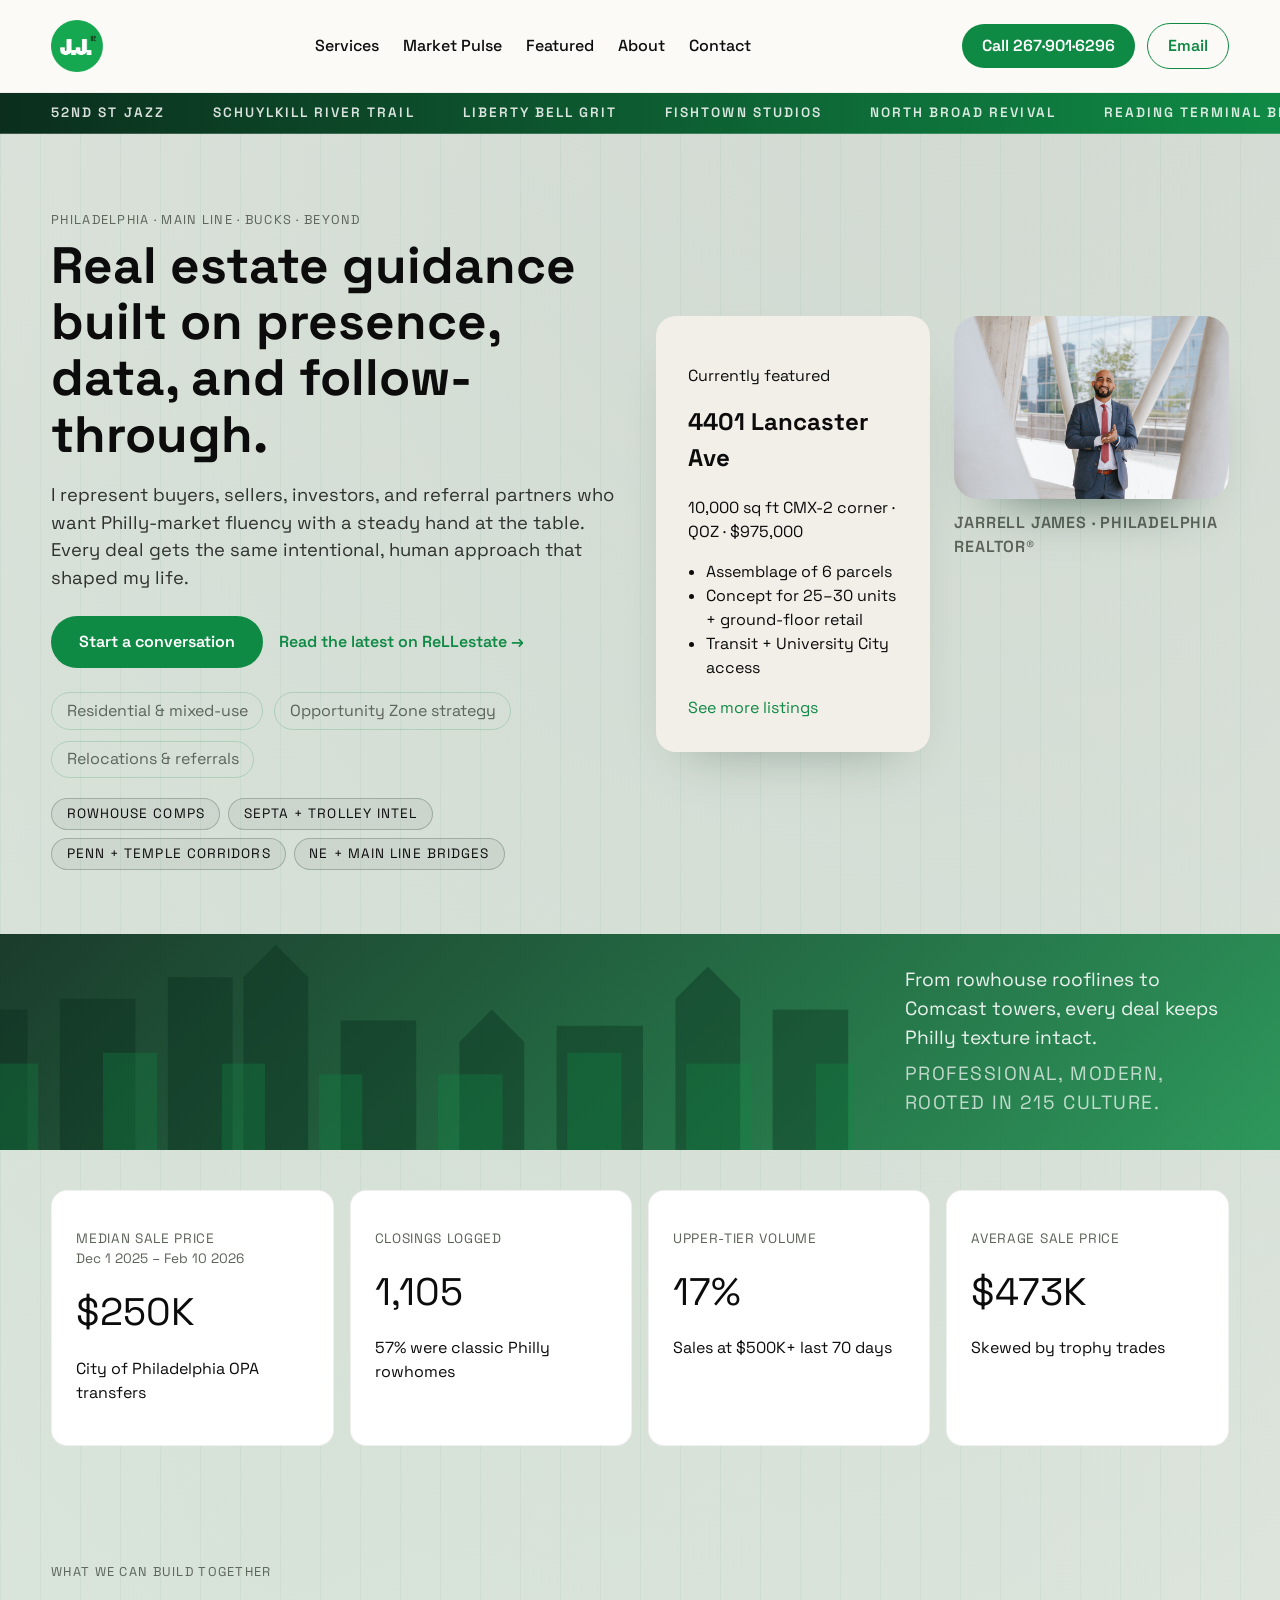
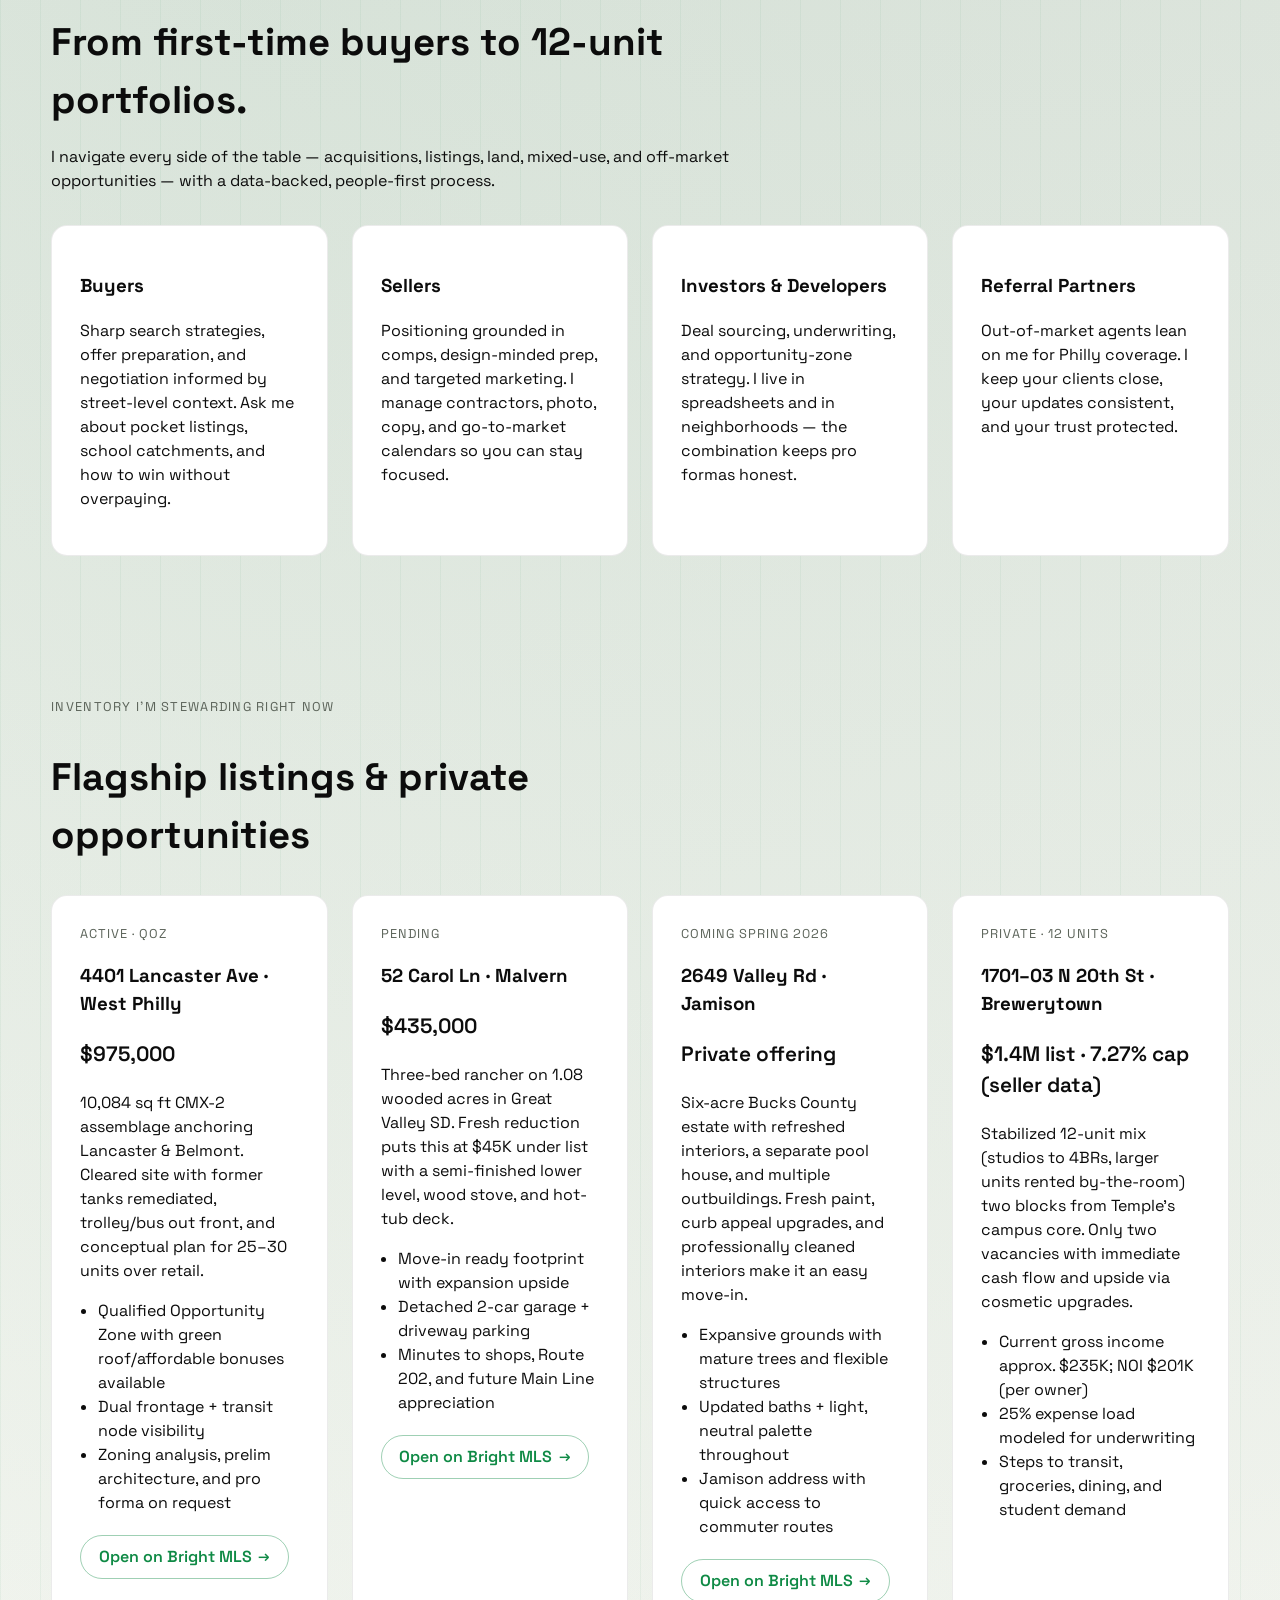
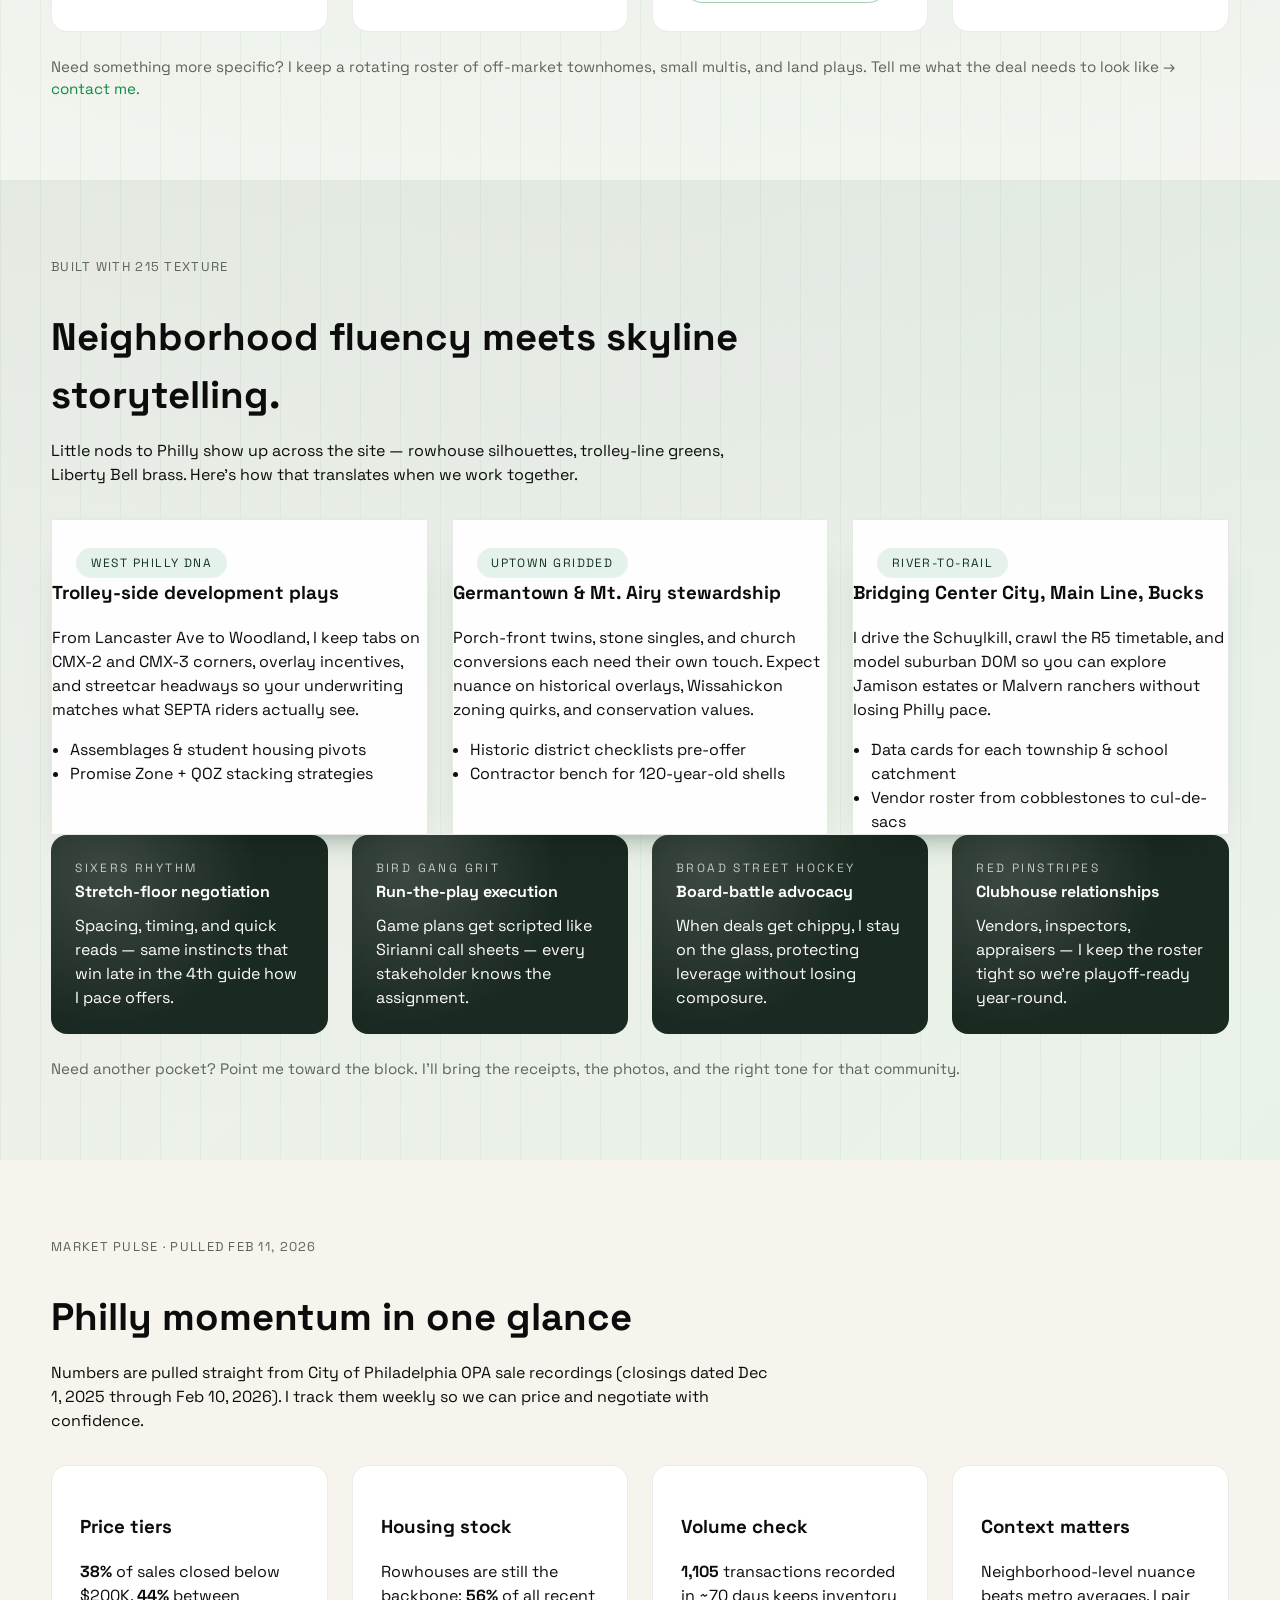
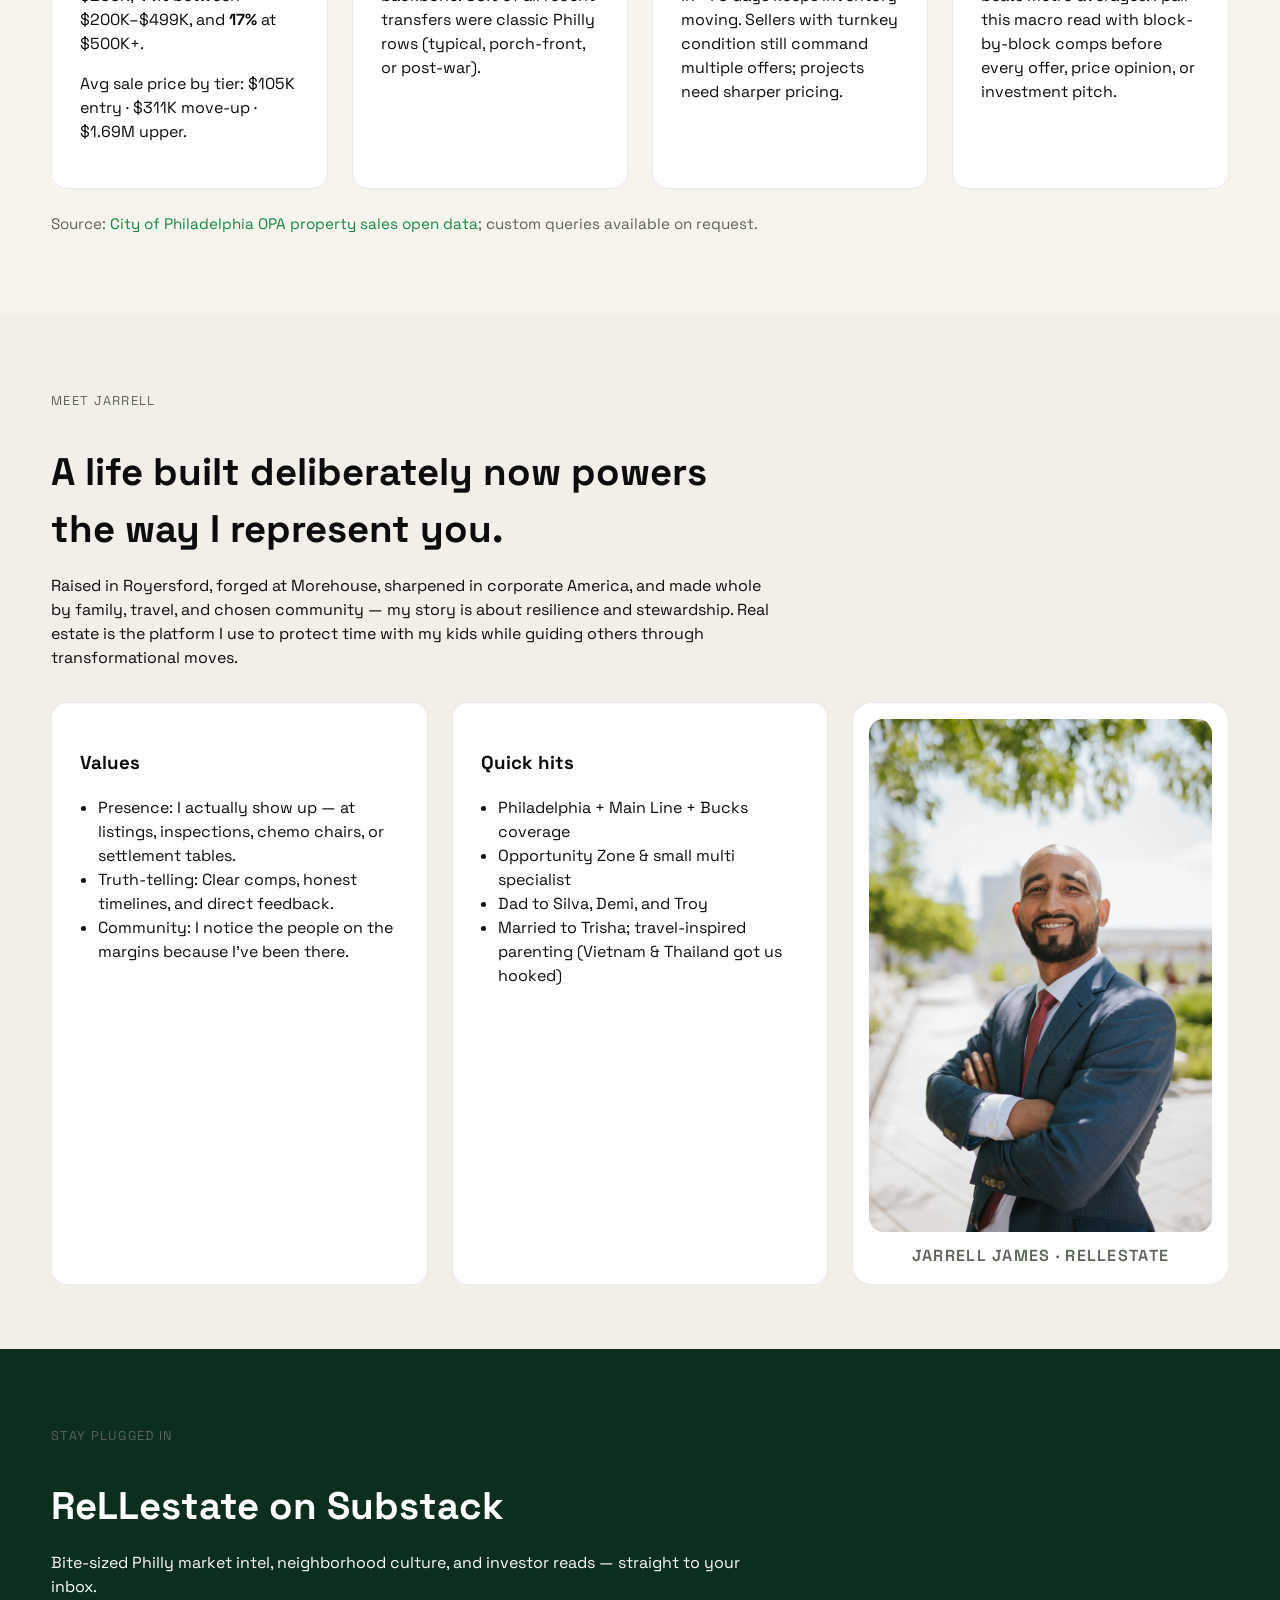
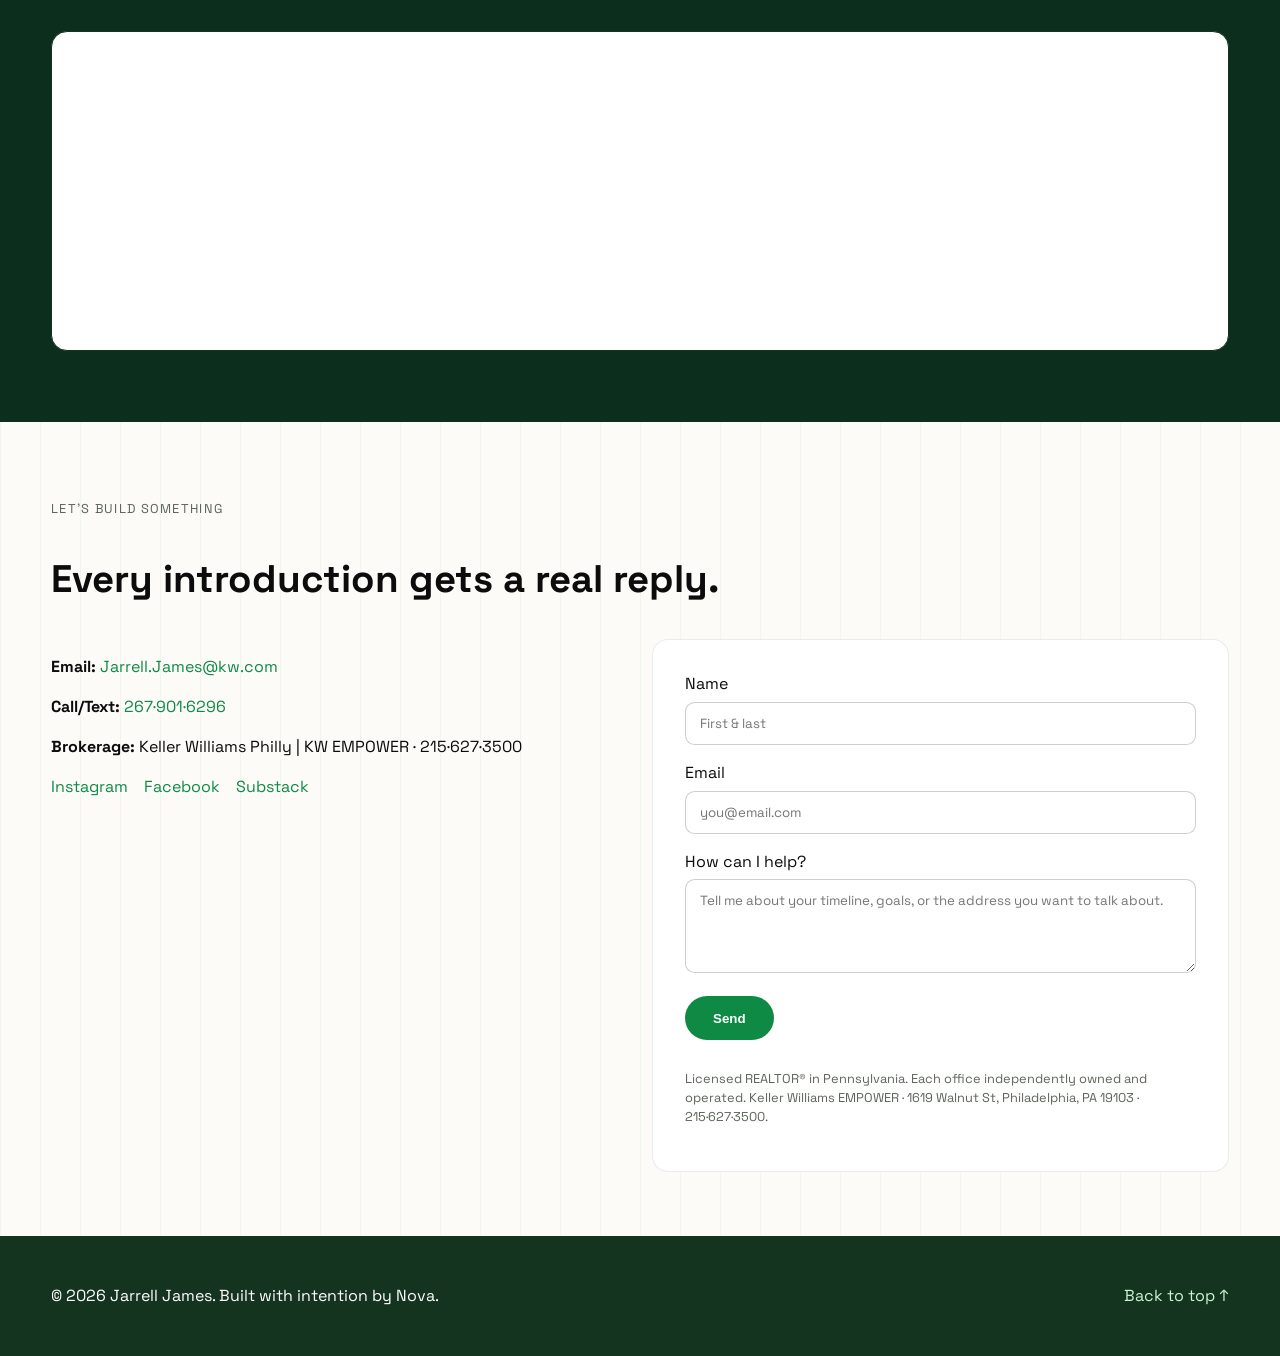
==== commit a324ceb8: "Add logo, headshots, and Philly visuals" ====
--- a/index.html
+++ b/index.html
@@ -12,14 +12,9 @@
 </head>
 <body>
   <header class="site-header">
-    <div class="logo" aria-label="Jarrell James monogram">
-      <span class="logo-r">R</span>
-      <span class="logo-columns" aria-hidden="true">
-        <span class="logo-j">J</span>
-        <span class="logo-divider"></span>
-        <span class="logo-j">J</span>
-      </span>
-    </div>
+    <a class="logo" href="#top">
+      <img src="assets/logo.png" alt="Jarrell James monogram logo" class="logo-img" />
+    </a>
     <nav class="site-nav" aria-label="Primary">
       <button class="nav-toggle" aria-expanded="false" aria-controls="nav-menu">Menu</button>
       <ul id="nav-menu">
@@ -83,16 +78,34 @@
           <span>NE + Main Line bridges</span>
         </div>
       </div>
-      <div class="hero-card">
-        <p class="card-label">Currently featured</p>
-        <h2>4401 Lancaster Ave</h2>
-        <p class="card-subtitle">10,000 sq ft CMX-2 corner · QOZ · $975,000</p>
-        <ul>
-          <li>Assemblage of 6 parcels</li>
-          <li>Concept for 25–30 units + ground-floor retail</li>
-          <li>Transit + University City access</li>
-        </ul>
-        <a class="inline-link" href="#listings">See more listings</a>
+      <div class="hero-media">
+        <div class="hero-card">
+          <p class="card-label">Currently featured</p>
+          <h2>4401 Lancaster Ave</h2>
+          <p class="card-subtitle">10,000 sq ft CMX-2 corner · QOZ · $975,000</p>
+          <ul>
+            <li>Assemblage of 6 parcels</li>
+            <li>Concept for 25–30 units + ground-floor retail</li>
+            <li>Transit + University City access</li>
+          </ul>
+          <a class="inline-link" href="#listings">See more listings</a>
+        </div>
+        <figure class="hero-portrait">
+          <div class="portrait-frame">
+            <img src="assets/headshot2.jpg" alt="Jarrell James smiling in a navy suit with Philly skyline reflections" loading="lazy" />
+          </div>
+          <figcaption>Jarrell James · Philadelphia REALTOR®</figcaption>
+        </figure>
+      </div>
+    </section>
+
+    <section class="skyline-band" aria-label="Philadelphia skyline motif">
+      <div class="skyline-art" role="presentation">
+        <img src="assets/skyline.svg" alt="" loading="lazy" />
+      </div>
+      <div class="skyline-copy">
+        <p>From rowhouse rooflines to Comcast towers, every deal keeps Philly texture intact.</p>
+        <p class="skyline-note">Professional, modern, rooted in 215 culture.</p>
       </div>
     </section>
 
@@ -161,9 +174,6 @@
             <li>Dual frontage + transit node visibility</li>
             <li>Zoning analysis, prelim architecture, and pro forma on request</li>
           </ul>
-          <div class="listing-actions">
-            <a class="listing-link" target="_blank" rel="noreferrer">Open on Bright MLS</a>
-          </div>
         </article>
         <article data-address="52 Carol Ln, Malvern PA 19355" data-bright-url="https://matrix.brightmls.com/Matrix/Results.aspx?c=H4sIAAAAAAAEAItWMjMyNVLSUTK0ABKmBkDCAsQyBrLySnNyIISSEQqXCELJyBRoCkyXkiGJ2geAoIoblXzNY0oNDAxSD(9CNy0WAAGH4tRrAQAA">
           <div class="listing-status">Pending</div>
@@ -175,11 +185,8 @@
             <li>Detached 2-car garage + driveway parking</li>
             <li>Minutes to shops, Route 202, and future Main Line appreciation</li>
           </ul>
-          <div class="listing-actions">
-            <a class="listing-link" target="_blank" rel="noreferrer">Open on Bright MLS</a>
-          </div>
-        </article>
-        <article data-address="2649 Valley Rd, Jamison PA 18929">
+        </article>
+        <article>
           <div class="listing-status">Coming spring 2026</div>
           <h3>2649 Valley Rd · Jamison</h3>
           <p class="price">Private offering</p>
@@ -203,9 +210,6 @@
             <li>25% expense load modeled for underwriting</li>
             <li>Steps to transit, groceries, dining, and student demand</li>
           </ul>
-          <div class="listing-actions">
-            <a class="listing-link" target="_blank" rel="noreferrer">Open on Bright MLS</a>
-          </div>
         </article>
       </div>
       <p class="caption">Need something more specific? I keep a rotating roster of off-market townhomes, small multis, and land plays. Tell me what the deal needs to look like → <a href="#contact">contact me</a>.</p>
@@ -244,6 +248,28 @@
             <li>Data cards for each township &amp; school catchment</li>
             <li>Vendor roster from cobblestones to cul-de-sacs</li>
           </ul>
+        </article>
+      </div>
+      <div class="sports-grid" aria-label="Philadelphia sports energy">
+        <article>
+          <p class="sports-tag">Sixers rhythm</p>
+          <h4>Stretch-floor negotiation</h4>
+          <p>Spacing, timing, and quick reads — same instincts that win late in the 4th guide how I pace offers.</p>
+        </article>
+        <article>
+          <p class="sports-tag">Bird gang grit</p>
+          <h4>Run-the-play execution</h4>
+          <p>Game plans get scripted like Sirianni call sheets — every stakeholder knows the assignment.</p>
+        </article>
+        <article>
+          <p class="sports-tag">Broad Street hockey</p>
+          <h4>Board-battle advocacy</h4>
+          <p>When deals get chippy, I stay on the glass, protecting leverage without losing composure.</p>
+        </article>
+        <article>
+          <p class="sports-tag">Red pinstripes</p>
+          <h4>Clubhouse relationships</h4>
+          <p>Vendors, inspectors, appraisers — I keep the roster tight so we’re playoff-ready year-round.</p>
         </article>
       </div>
       <p class="caption">Need another pocket? Point me toward the block. I’ll bring the receipts, the photos, and the right tone for that community.</p>
@@ -301,6 +327,10 @@
             <li>Married to Trisha; travel-inspired parenting (Vietnam &amp; Thailand got us hooked)</li>
           </ul>
         </article>
+        <figure class="about-portrait">
+          <img src="assets/headshot1.jpg" alt="Jarrell James headshot" loading="lazy" />
+          <figcaption>Jarrell James · ReLLestate</figcaption>
+        </figure>
       </div>
     </section>
 
--- a/styles.css
+++ b/styles.css
@@ -80,42 +80,13 @@
 
 .logo {
   display: inline-flex;
-  flex-direction: column;
-  align-items: center;
-  gap: 0.15rem;
-  color: var(--jj-green);
-  font-weight: 700;
-  font-size: 0.85rem;
-  letter-spacing: 0.35em;
-  text-transform: uppercase;
-}
-
-.logo-columns {
-  display: inline-flex;
-  align-items: flex-end;
-  gap: 0.25rem;
-  padding: 0.25rem 0.7rem 0.2rem;
-  border: 2px solid var(--jj-green);
-  border-radius: 0.5rem;
-  letter-spacing: normal;
-}
-
-.logo-j {
-  font-size: 1.4rem;
-  line-height: 1;
-}
-
-.logo-divider {
-  width: 2px;
-  height: 1.4rem;
-  background: var(--jj-green);
-  display: inline-flex;
-  border-radius: 1rem;
-}
-
-.logo-r {
-  font-size: 0.85rem;
-  letter-spacing: 0.4em;
+  align-items: center;
+}
+
+.logo-img {
+  height: 52px;
+  width: auto;
+  display: block;
 }
 
 .site-nav ul {
@@ -239,6 +210,12 @@
   background: rgba(20, 52, 31, 0.05);
 }
 
+.hero-media {
+  display: grid;
+  grid-template-columns: repeat(auto-fit, minmax(220px, 1fr));
+  gap: 1.5rem;
+}
+
 .hero-card {
   background: var(--sand);
   padding: 2rem;
@@ -254,6 +231,65 @@
   padding-left: 1.1rem;
 }
 
+.hero-portrait {
+  margin: 0;
+}
+
+.portrait-frame {
+  border-radius: 1.5rem;
+  overflow: hidden;
+  position: relative;
+  box-shadow: 0 35px 60px -45px rgba(11, 46, 29, 0.8);
+}
+
+.portrait-frame img {
+  width: 100%;
+  display: block;
+}
+
+.hero-portrait figcaption {
+  margin-top: 0.75rem;
+  font-weight: 600;
+  letter-spacing: 0.05em;
+  text-transform: uppercase;
+  color: var(--muted);
+}
+
+.skyline-band {
+  background: linear-gradient(135deg, rgba(11, 46, 29, 0.92), rgba(15, 138, 69, 0.85));
+  color: rgba(255, 255, 255, 0.9);
+  padding: 0;
+  display: grid;
+  grid-template-columns: minmax(0, 2fr) minmax(0, 1fr);
+}
+
+.skyline-art img {
+  width: 100%;
+  height: 100%;
+  object-fit: cover;
+  opacity: 0.85;
+}
+
+.skyline-copy {
+  padding: 2rem 4vw;
+  display: flex;
+  flex-direction: column;
+  justify-content: center;
+  gap: 0.5rem;
+}
+
+.skyline-copy p {
+  margin: 0;
+  font-size: 1.2rem;
+}
+
+.skyline-note {
+  font-size: 0.95rem;
+  letter-spacing: 0.08em;
+  text-transform: uppercase;
+  color: rgba(255, 255, 255, 0.7);
+}
+
 .metrics {
   display: grid;
   grid-template-columns: repeat(auto-fit, minmax(200px, 1fr));
@@ -306,7 +342,8 @@
 .market-grid,
 .about-grid,
 .contact-grid,
-.philly-grid {
+.philly-grid,
+.sports-grid {
   display: grid;
   grid-template-columns: repeat(auto-fit, minmax(250px, 1fr));
   gap: 1.5rem;
@@ -322,6 +359,29 @@
   border: 1px solid rgba(12, 12, 12, 0.08);
 }
 
+.about-portrait {
+  margin: 0;
+  background: white;
+  border-radius: 1.25rem;
+  border: 1px solid rgba(12, 12, 12, 0.08);
+  padding: 1rem;
+  text-align: center;
+}
+
+.about-portrait img {
+  width: 100%;
+  border-radius: 0.9rem;
+  display: block;
+}
+
+.about-portrait figcaption {
+  margin-top: 0.75rem;
+  font-weight: 600;
+  letter-spacing: 0.08em;
+  text-transform: uppercase;
+  color: var(--muted);
+}
+
 .listing-actions {
   margin-top: 1.25rem;
 }
@@ -406,6 +466,42 @@
   color: var(--jj-forest);
   border-radius: 999px;
   padding: 0.35rem 0.9rem;
+}
+
+.sports-grid article {
+  background: rgba(4, 20, 12, 0.9);
+  color: white;
+  border-radius: 1rem;
+  padding: 1.5rem;
+  position: relative;
+  overflow: hidden;
+}
+
+.sports-grid article::after {
+  content: "";
+  position: absolute;
+  inset: 0;
+  background: radial-gradient(circle at 20% 20%, rgba(255, 255, 255, 0.15), transparent 55%);
+  mix-blend-mode: screen;
+}
+
+.sports-grid h4 {
+  margin: 0.2rem 0 0.6rem;
+}
+
+.sports-grid p {
+  margin: 0;
+  position: relative;
+  z-index: 1;
+}
+
+.sports-tag {
+  font-size: 0.75rem;
+  letter-spacing: 0.2em;
+  text-transform: uppercase;
+  color: rgba(255, 255, 255, 0.7);
+  position: relative;
+  z-index: 1;
 }
 
 .market {
@@ -490,6 +586,15 @@
   .site-nav ul {
     flex-wrap: wrap;
   }
+  .hero {
+    grid-template-columns: 1fr;
+  }
+  .hero-media {
+    grid-template-columns: 1fr;
+  }
+  .skyline-band {
+    grid-template-columns: 1fr;
+  }
 }
 
 @media (max-width: 640px) {
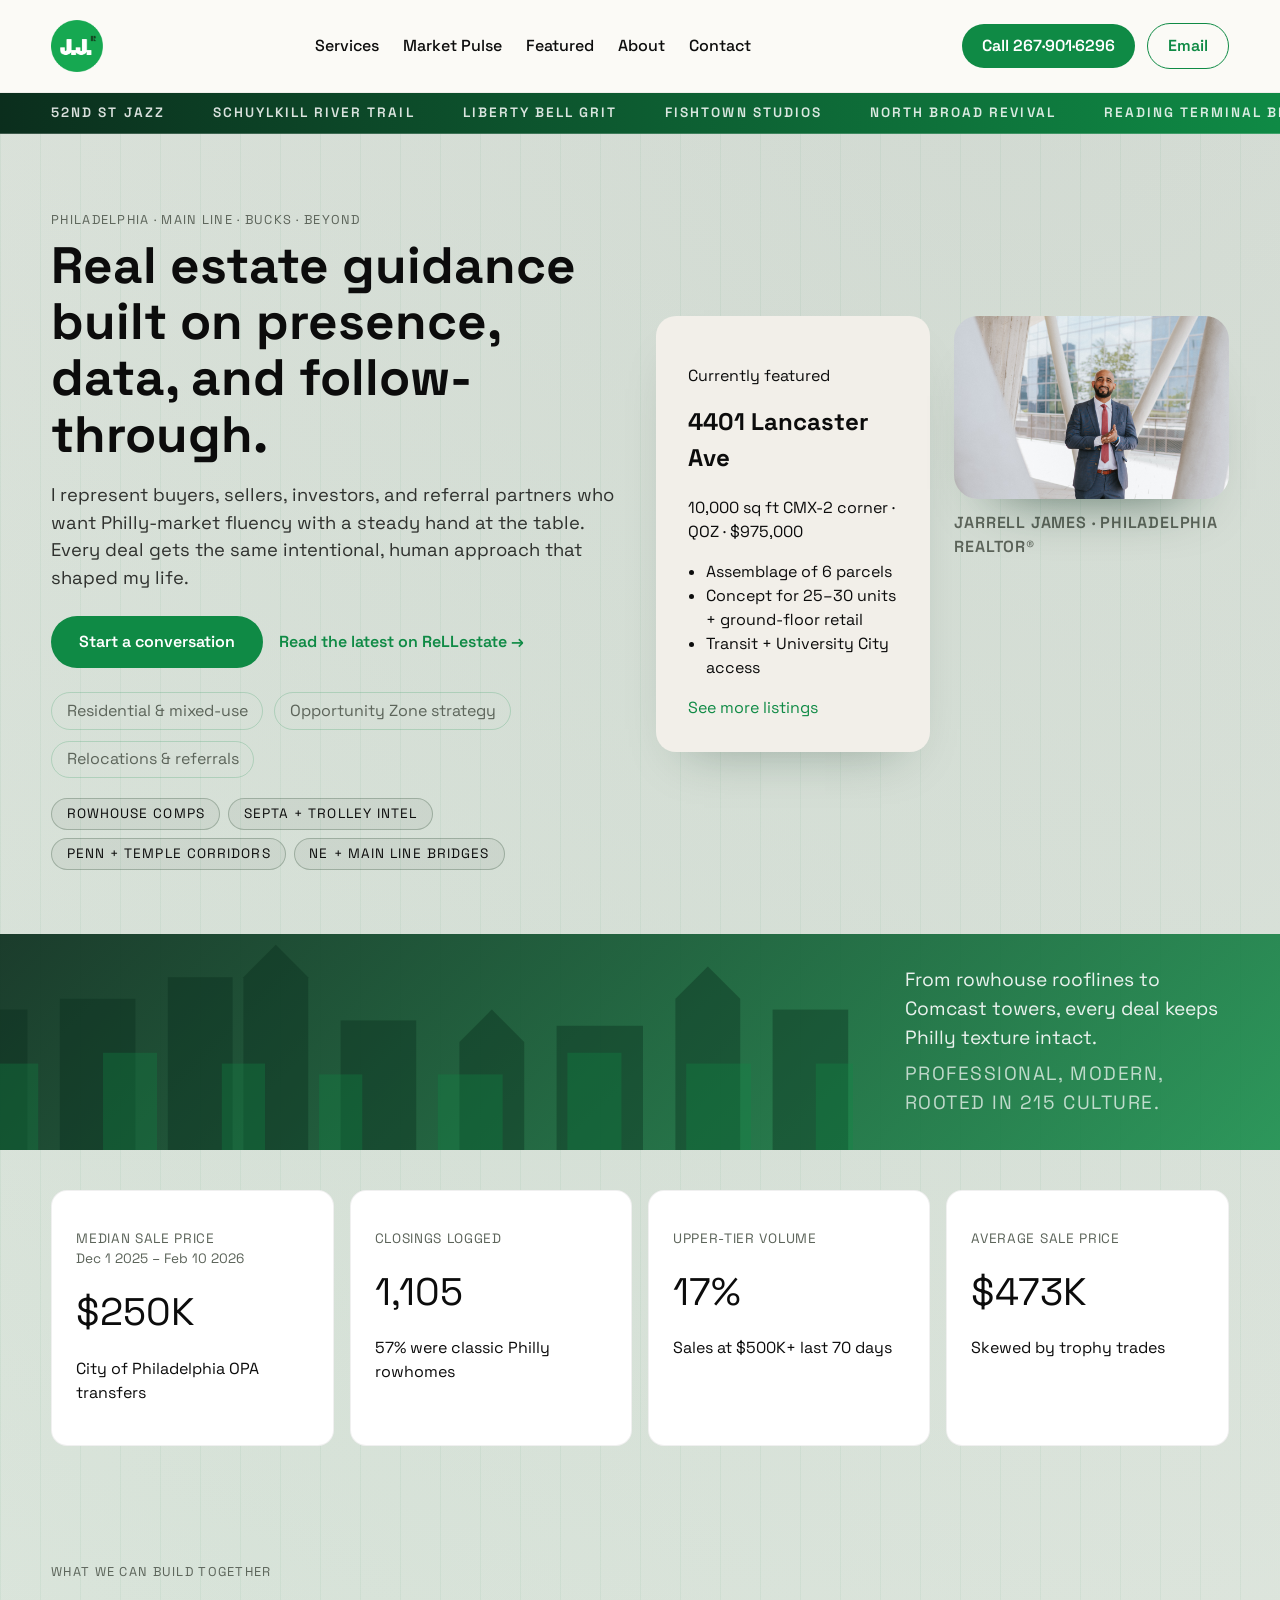
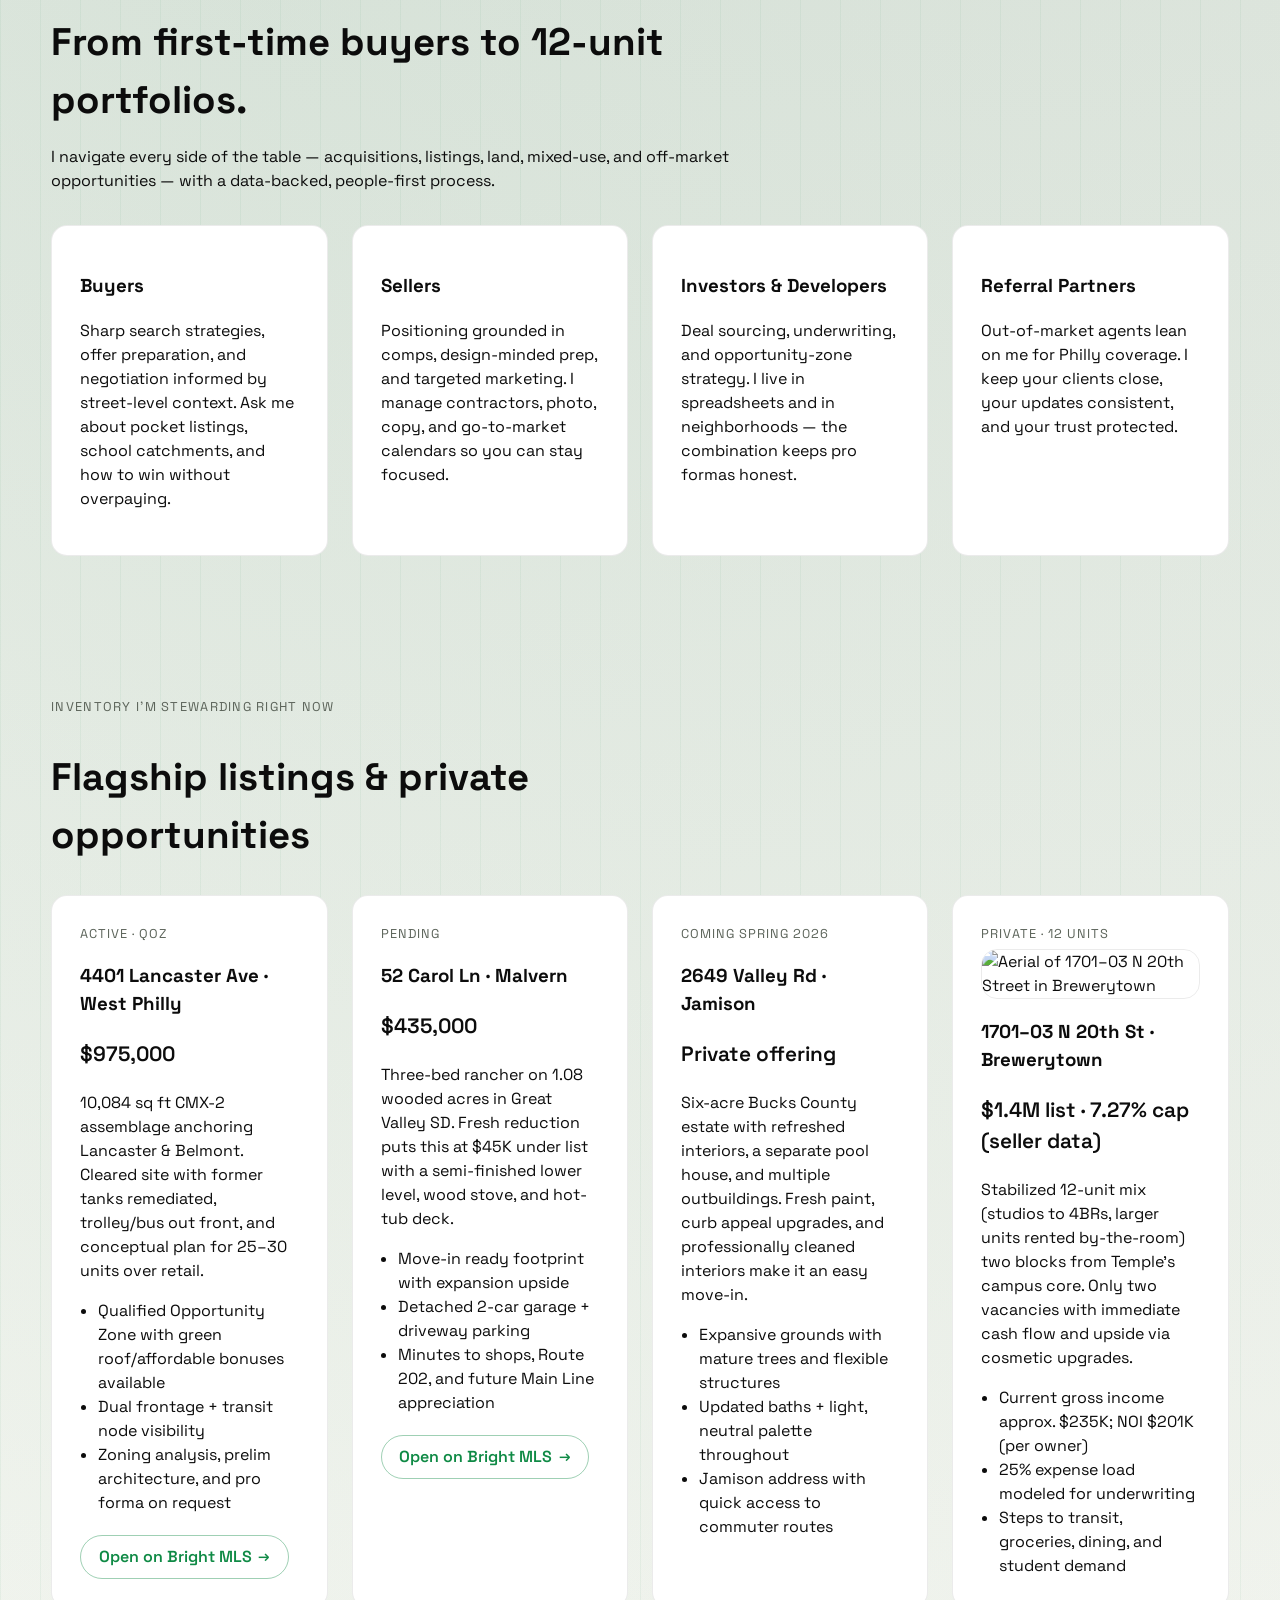
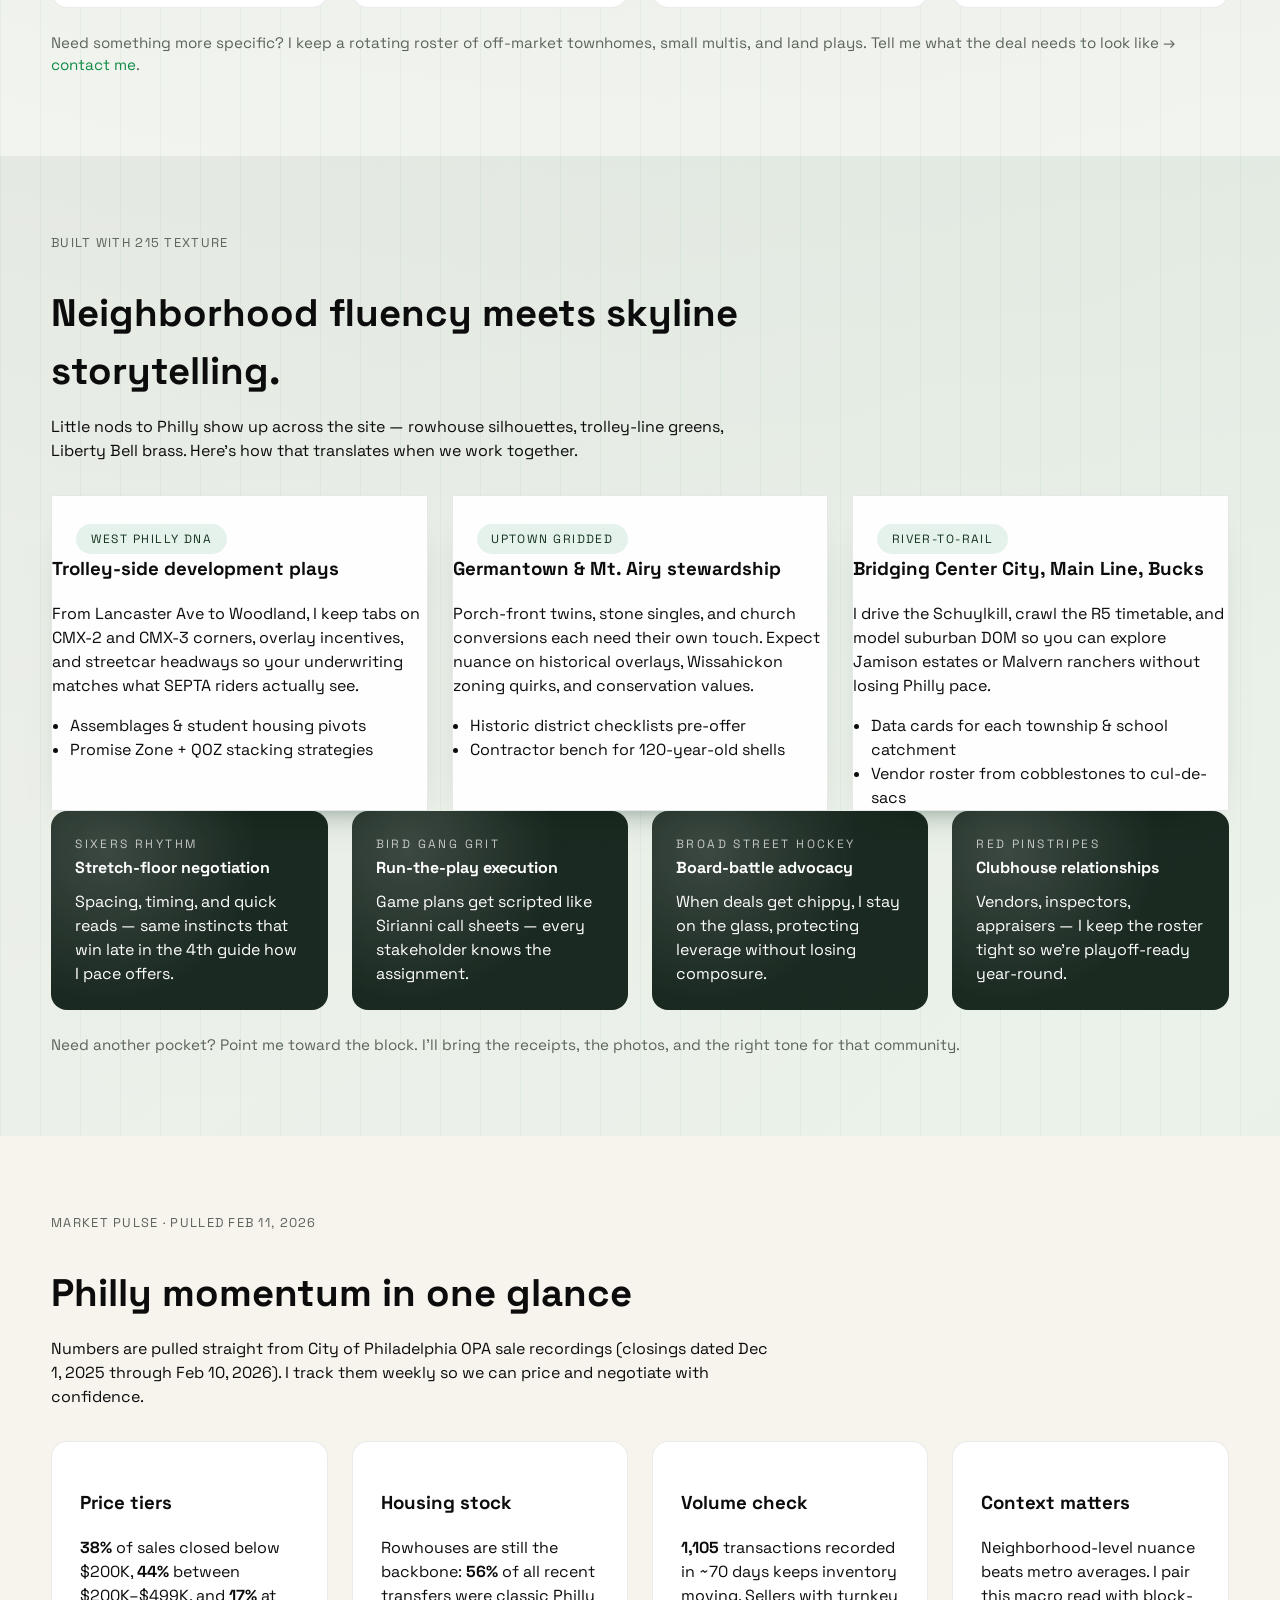
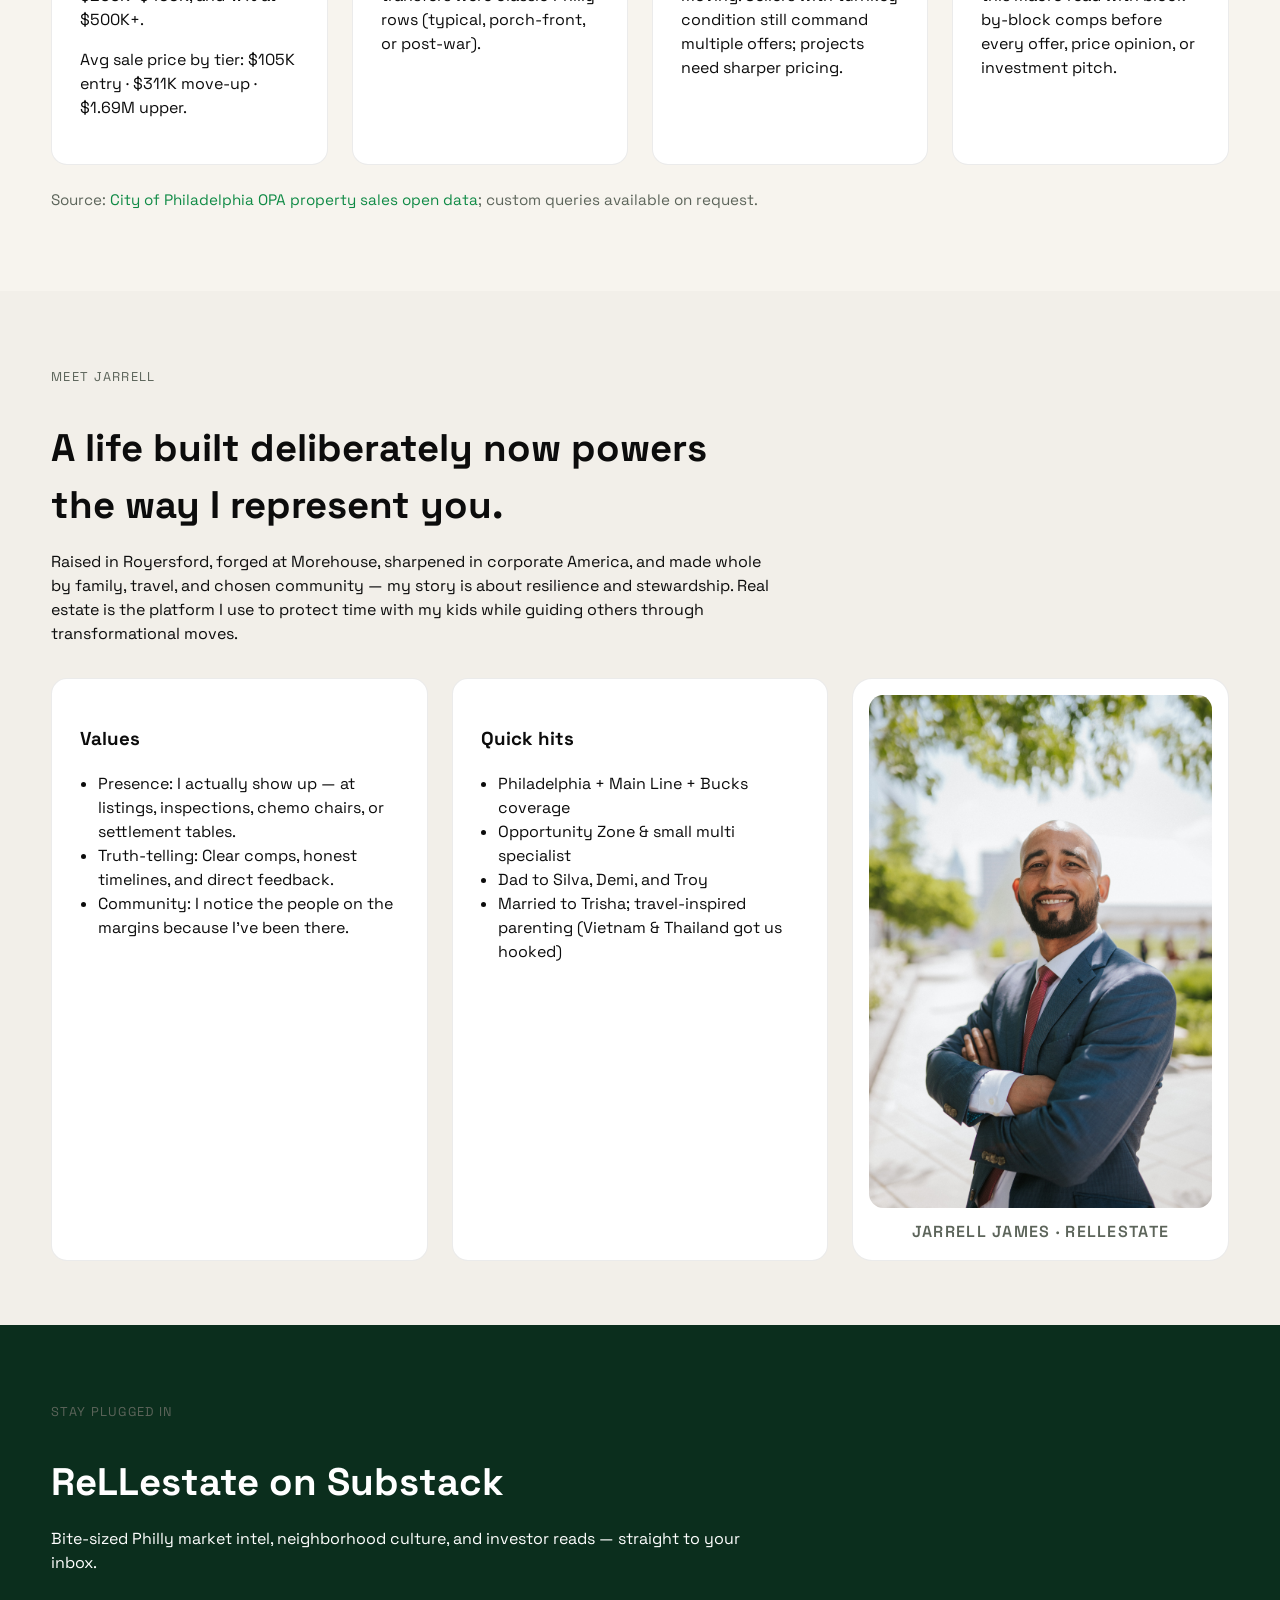
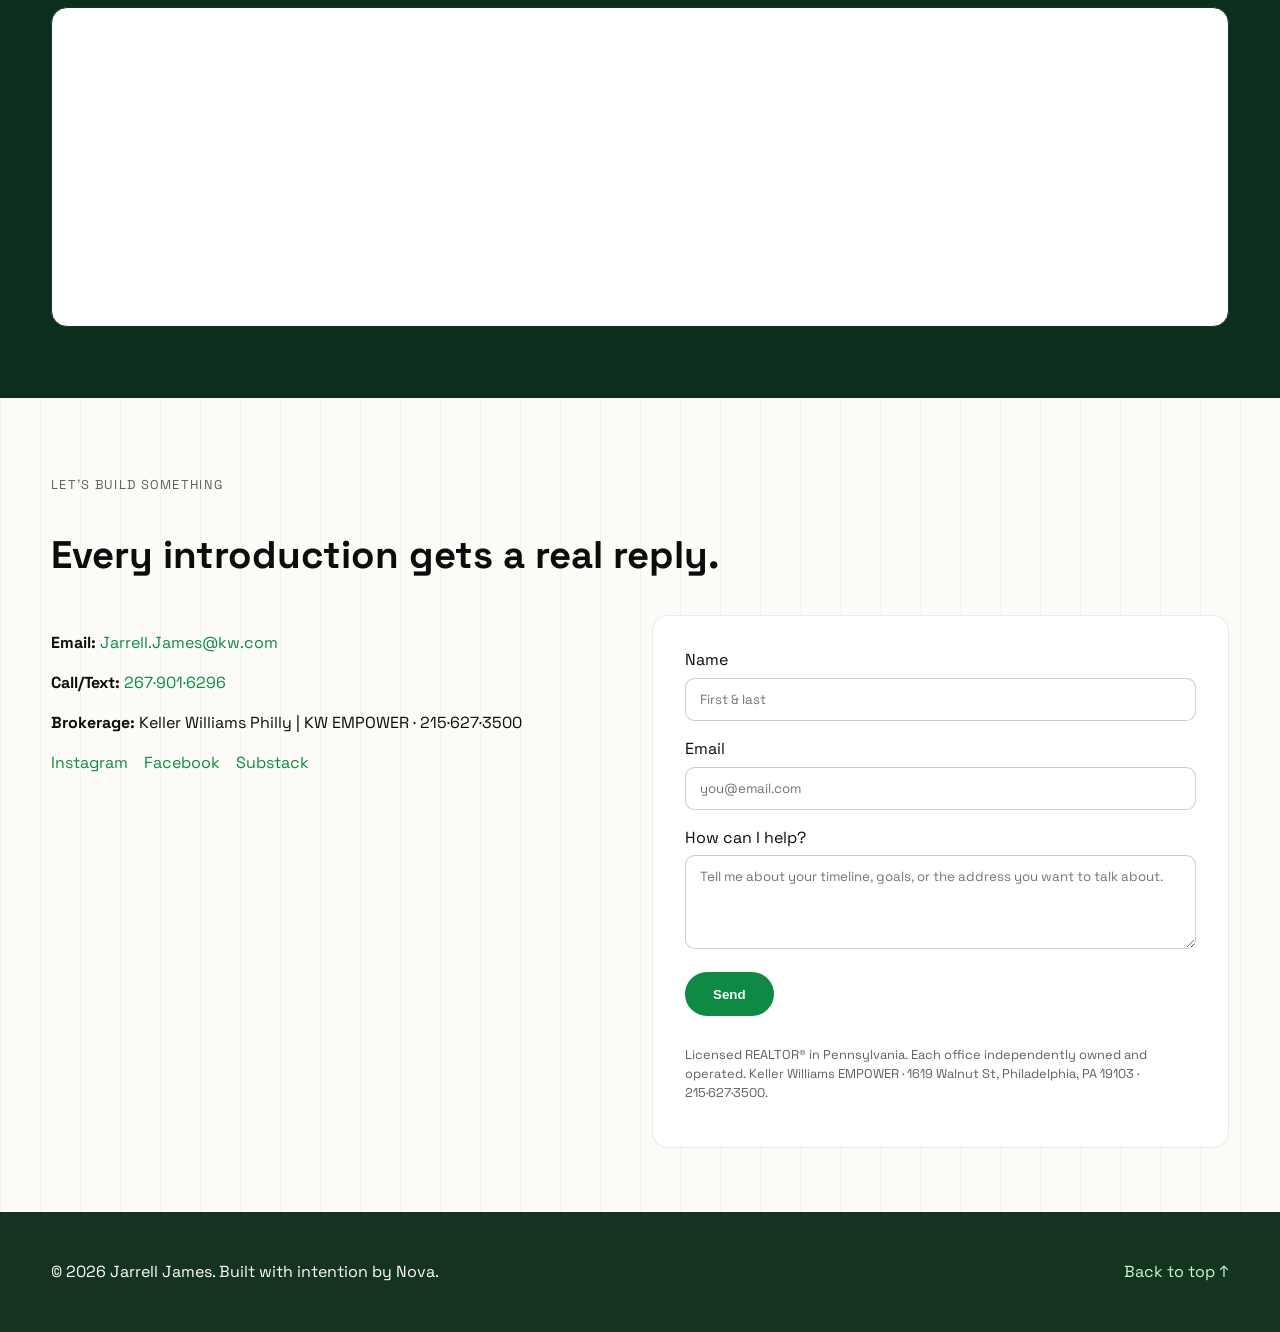
==== commit 3308c44b: "Update Bright links and add 1701 photo" ====
--- a/index.html
+++ b/index.html
@@ -164,7 +164,7 @@
         <h2>Flagship listings &amp; private opportunities</h2>
       </div>
       <div class="listing-grid">
-        <article data-address="4401 Lancaster Ave, Philadelphia PA 19104" data-bright-url="https://matrix.brightmls.com/Matrix/Results.aspx?c=H4sIAAAAAAAEAItWMjMyNVLSUTIyABKmIMLCAkgYA1l5pTk5EAIsi(ASQSgZmQJNgelSMiRR(wAQVHGjkvHhpkObD69BNyoWANUZx9RoAQAA">
+        <article data-address="4401 Lancaster Ave, Philadelphia PA 19104" data-bright-url="https://matrix.brightmls.com/Matrix/Public/Portal.aspx?p=DE-229594184-254&k=14213464X4LFL&eml=SmFycmVsbC5KYW1lc0Brdy5jb20=">
           <div class="listing-status">Active · QOZ</div>
           <h3>4401 Lancaster Ave · West Philly</h3>
           <p class="price">$975,000</p>
@@ -175,7 +175,7 @@
             <li>Zoning analysis, prelim architecture, and pro forma on request</li>
           </ul>
         </article>
-        <article data-address="52 Carol Ln, Malvern PA 19355" data-bright-url="https://matrix.brightmls.com/Matrix/Results.aspx?c=H4sIAAAAAAAEAItWMjMyNVLSUTK0ABKmBkDCAsQyBrLySnNyIISSEQqXCELJyBRoCkyXkiGJ2geAoIoblXzNY0oNDAxSD(9CNy0WAAGH4tRrAQAA">
+        <article data-address="52 Carol Ln, Malvern PA 19355" data-bright-url="https://matrix.brightmls.com/Matrix/Public/Portal.aspx?L=1&k=14213464X4LFL&p=DE-229594199-0">
           <div class="listing-status">Pending</div>
           <h3>52 Carol Ln · Malvern</h3>
           <p class="price">$435,000</p>
@@ -196,12 +196,12 @@
             <li>Updated baths + light, neutral palette throughout</li>
             <li>Jamison address with quick access to commuter routes</li>
           </ul>
-          <div class="listing-actions">
-            <a class="listing-link" target="_blank" rel="noreferrer">Open on Bright MLS</a>
-          </div>
         </article>
         <article data-address="1701 N 20th St, Philadelphia PA 19121">
           <div class="listing-status">Private · 12 units</div>
+          <figure class="listing-photo">
+            <img src="assets/listing-1701.jpg" alt="Aerial of 1701–03 N 20th Street in Brewerytown" loading="lazy" />
+          </figure>
           <h3>1701–03 N 20th St · Brewerytown</h3>
           <p class="price">$1.4M list · 7.27% cap (seller data)</p>
           <p class="summary">Stabilized 12-unit mix (studios to 4BRs, larger units rented by-the-room) two blocks from Temple’s campus core. Only two vacancies with immediate cash flow and upside via cosmetic upgrades.</p>
--- a/styles.css
+++ b/styles.css
@@ -406,6 +406,19 @@
   transform: translateX(3px);
 }
 
+.listing-photo {
+  margin: 0 0 1rem;
+  border-radius: 1rem;
+  overflow: hidden;
+  border: 1px solid rgba(12, 12, 12, 0.08);
+}
+
+.listing-photo img {
+  display: block;
+  width: 100%;
+  height: auto;
+}
+
 .listing-grid article ul,
 .about-grid article ul {
   padding-left: 1.1rem;
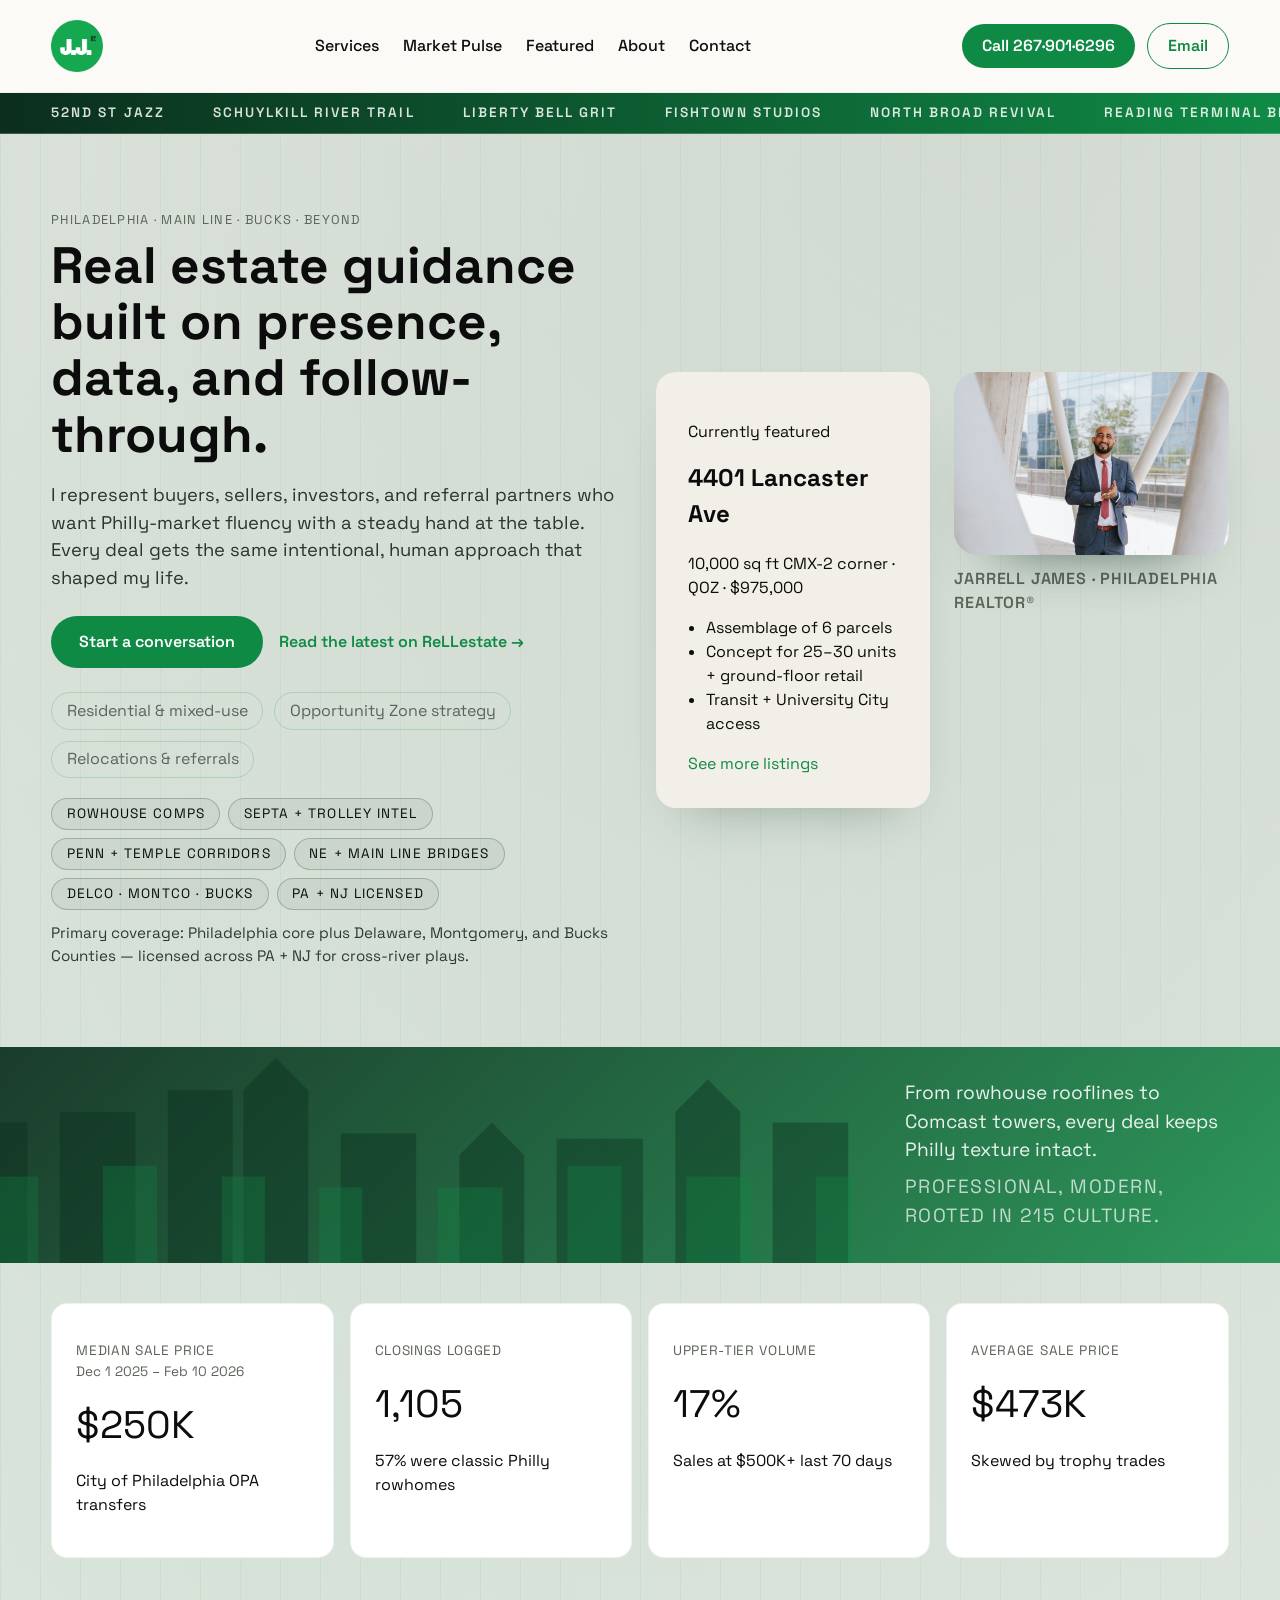
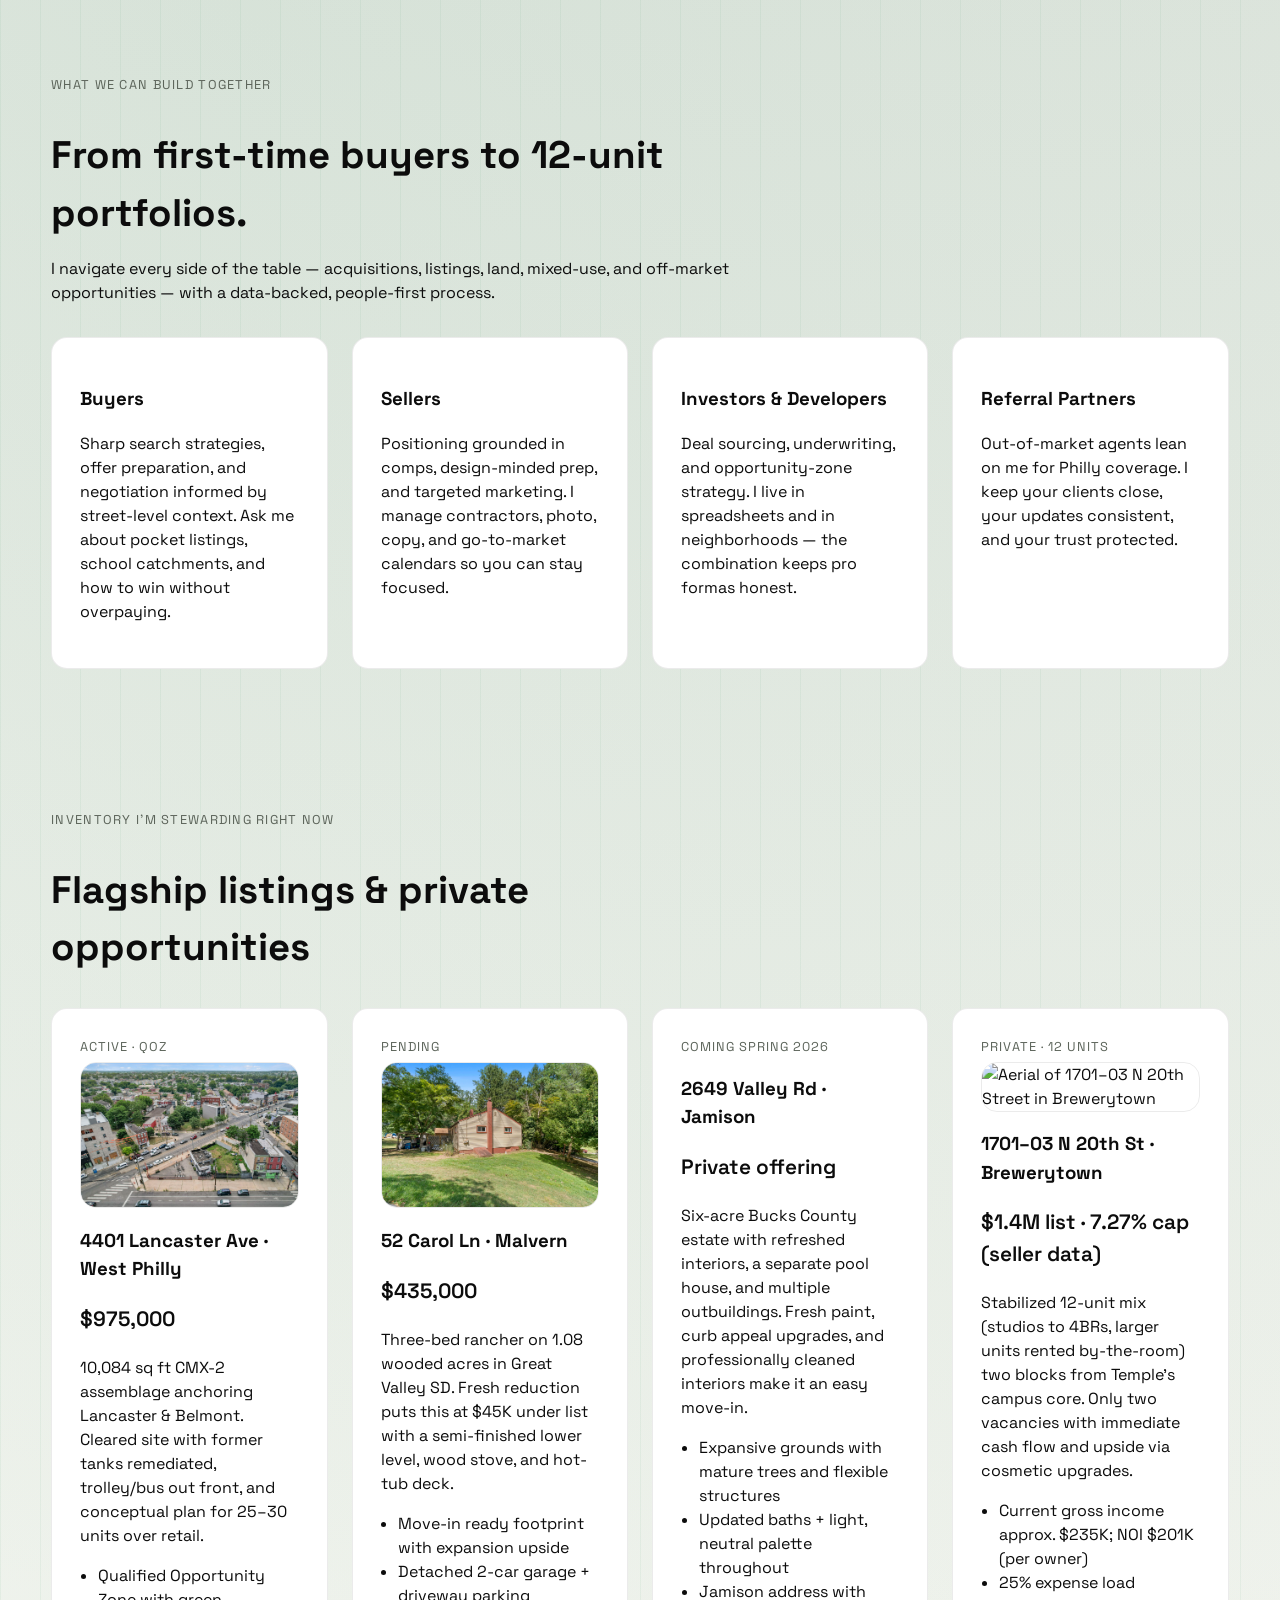
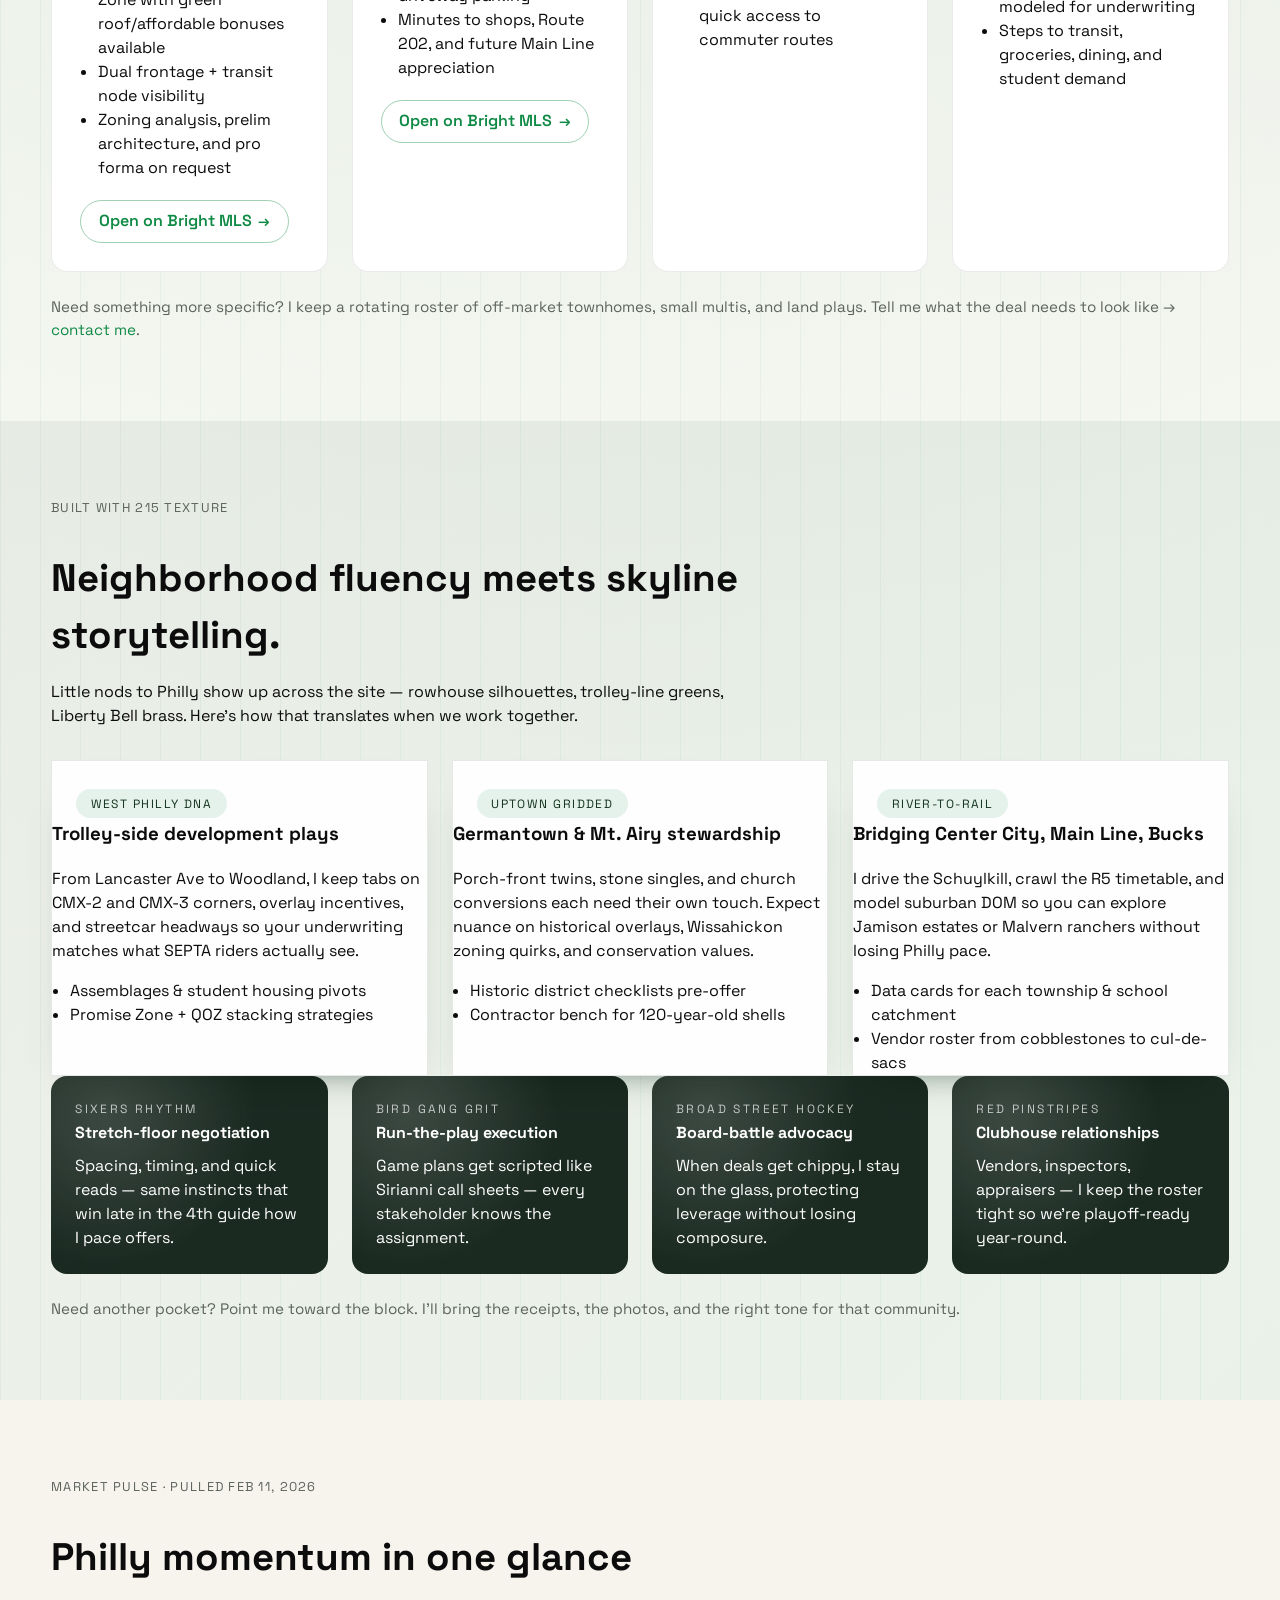
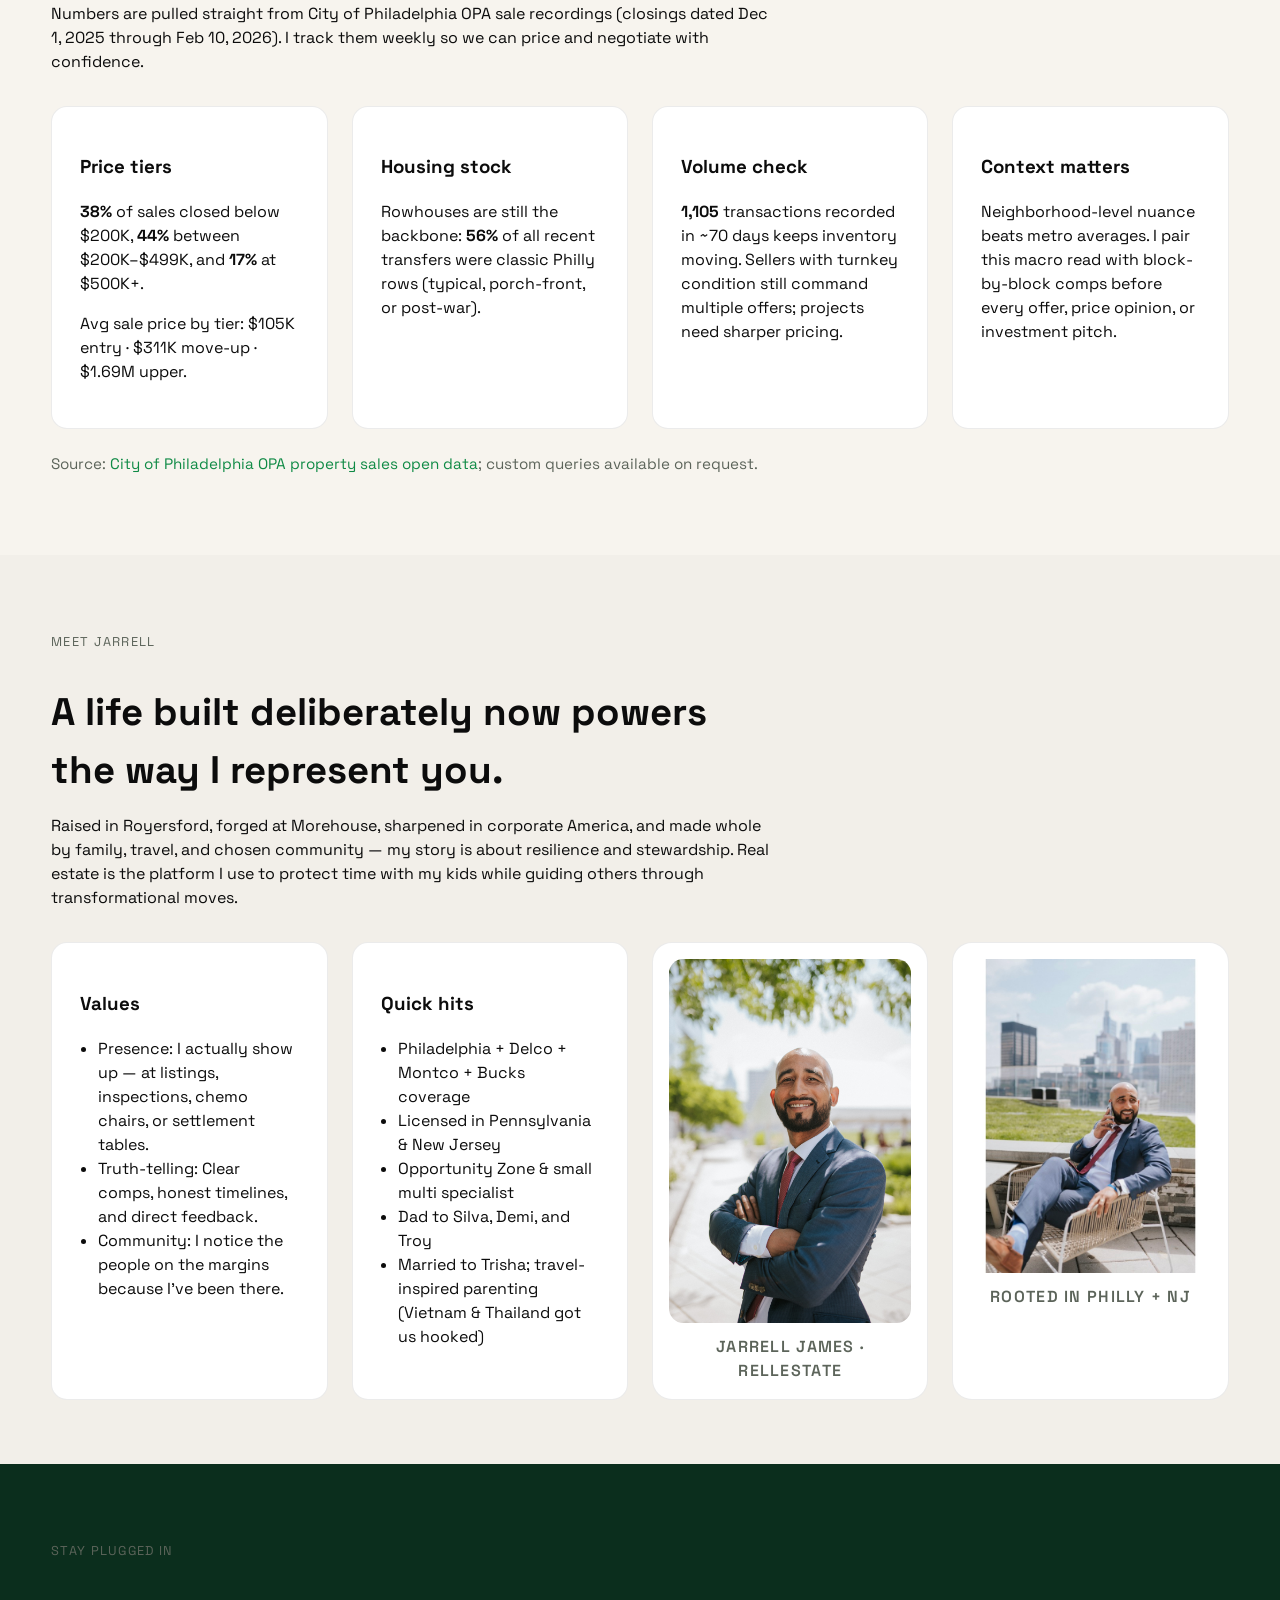
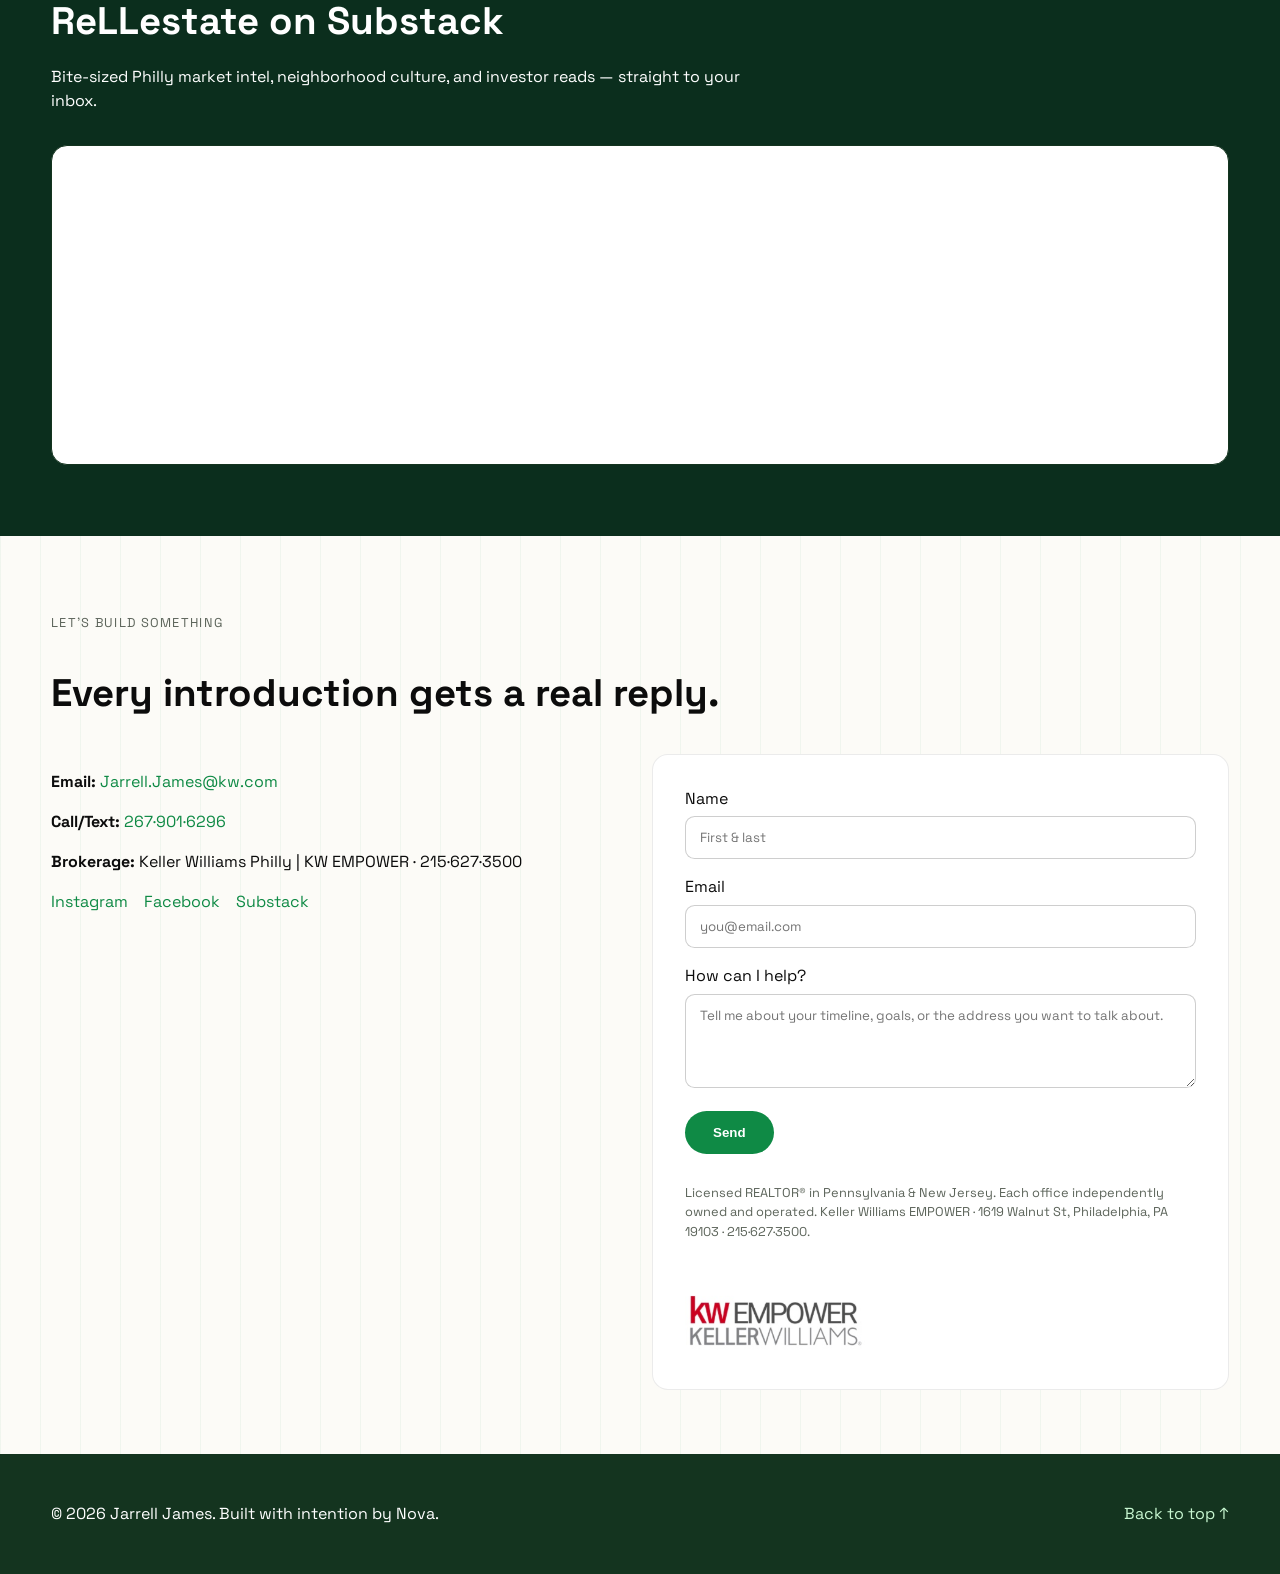
==== commit 1bf35e3c: "Add listing photos, KW branding, and regional coverage" ====
--- a/index.html
+++ b/index.html
@@ -76,7 +76,10 @@
           <span>SEPTA + trolley intel</span>
           <span>Penn + Temple corridors</span>
           <span>NE + Main Line bridges</span>
+          <span>Delco · Montco · Bucks</span>
+          <span>PA + NJ licensed</span>
         </div>
+        <p class="coverage-note">Primary coverage: Philadelphia core plus Delaware, Montgomery, and Bucks Counties — licensed across PA + NJ for cross-river plays.</p>
       </div>
       <div class="hero-media">
         <div class="hero-card">
@@ -166,6 +169,9 @@
       <div class="listing-grid">
         <article data-address="4401 Lancaster Ave, Philadelphia PA 19104" data-bright-url="https://matrix.brightmls.com/Matrix/Public/Portal.aspx?p=DE-229594184-254&k=14213464X4LFL&eml=SmFycmVsbC5KYW1lc0Brdy5jb20=">
           <div class="listing-status">Active · QOZ</div>
+          <figure class="listing-photo">
+            <img src="assets/listing-4401.jpg" alt="Aerial of 4401 Lancaster Avenue and Belmont intersection" loading="lazy" />
+          </figure>
           <h3>4401 Lancaster Ave · West Philly</h3>
           <p class="price">$975,000</p>
           <p class="summary">10,084 sq ft CMX-2 assemblage anchoring Lancaster &amp; Belmont. Cleared site with former tanks remediated, trolley/bus out front, and conceptual plan for 25–30 units over retail.</p>
@@ -177,6 +183,9 @@
         </article>
         <article data-address="52 Carol Ln, Malvern PA 19355" data-bright-url="https://matrix.brightmls.com/Matrix/Public/Portal.aspx?L=1&k=14213464X4LFL&p=DE-229594199-0">
           <div class="listing-status">Pending</div>
+          <figure class="listing-photo">
+            <img src="assets/listing-52.jpg" alt="Exterior of 52 Carol Lane, Malvern" loading="lazy" />
+          </figure>
           <h3>52 Carol Ln · Malvern</h3>
           <p class="price">$435,000</p>
           <p class="summary">Three-bed rancher on 1.08 wooded acres in Great Valley SD. Fresh reduction puts this at $45K under list with a semi-finished lower level, wood stove, and hot-tub deck.</p>
@@ -321,7 +330,8 @@
         <article>
           <h3>Quick hits</h3>
           <ul>
-            <li>Philadelphia + Main Line + Bucks coverage</li>
+            <li>Philadelphia + Delco + Montco + Bucks coverage</li>
+            <li>Licensed in Pennsylvania &amp; New Jersey</li>
             <li>Opportunity Zone &amp; small multi specialist</li>
             <li>Dad to Silva, Demi, and Troy</li>
             <li>Married to Trisha; travel-inspired parenting (Vietnam &amp; Thailand got us hooked)</li>
@@ -330,6 +340,10 @@
         <figure class="about-portrait">
           <img src="assets/headshot1.jpg" alt="Jarrell James headshot" loading="lazy" />
           <figcaption>Jarrell James · ReLLestate</figcaption>
+        </figure>
+        <figure class="about-portrait">
+          <img src="assets/headshot3.jpg" alt="Jarrell James smiling in casual blazer" loading="lazy" />
+          <figcaption>Rooted in Philly + NJ</figcaption>
         </figure>
       </div>
     </section>
@@ -375,7 +389,10 @@
             <textarea name="message" rows="4" placeholder="Tell me about your timeline, goals, or the address you want to talk about." required></textarea>
           </label>
           <button type="submit" class="btn">Send</button>
-          <p class="compliance">Licensed REALTOR® in Pennsylvania. Each office independently owned and operated. Keller Williams EMPOWER · 1619 Walnut St, Philadelphia, PA 19103 · 215·627·3500.</p>
+          <p class="compliance">Licensed REALTOR® in Pennsylvania &amp; New Jersey. Each office independently owned and operated. Keller Williams EMPOWER · 1619 Walnut St, Philadelphia, PA 19103 · 215·627·3500.</p>
+          <div class="kw-brand">
+            <img src="assets/kw-empower.jpg" alt="Keller Williams EMPOWER logo" loading="lazy" />
+          </div>
         </form>
       </div>
     </section>
--- a/styles.css
+++ b/styles.css
@@ -253,6 +253,12 @@
   letter-spacing: 0.05em;
   text-transform: uppercase;
   color: var(--muted);
+}
+
+.coverage-note {
+  margin-top: 0.75rem;
+  font-size: 0.95rem;
+  color: #2b3b32;
 }
 
 .skyline-band {
@@ -571,6 +577,17 @@
   color: var(--muted);
 }
 
+.kw-brand {
+  margin-top: 1rem;
+}
+
+.kw-brand img {
+  max-width: 180px;
+  width: 100%;
+  height: auto;
+  display: block;
+}
+
 .socials {
   display: flex;
   gap: 1rem;
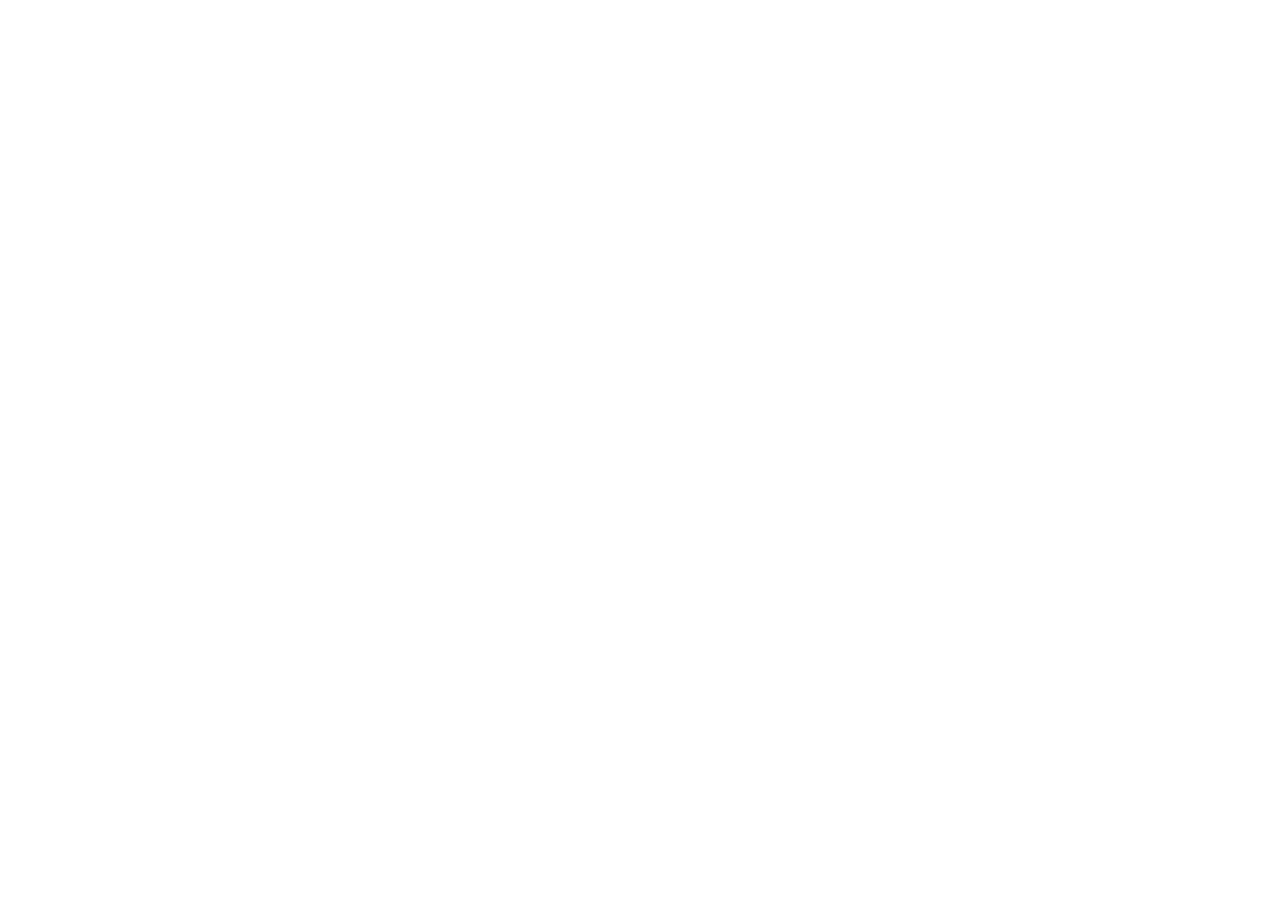
==== commit 996deed0: "Send the old site to jarrelljames.com The site moved to jarrelljames.com. The home page and any unkn" ====
--- a/index.html
+++ b/index.html
@@ -1,408 +1,15 @@
-<!DOCTYPE html>
+<!doctype html>
 <html lang="en">
 <head>
-  <meta charset="UTF-8" />
-  <meta http-equiv="X-UA-Compatible" content="IE=edge" />
-  <meta name="viewport" content="width=device-width, initial-scale=1.0" />
-  <title>Jarrell James | Philadelphia Real Estate</title>
-  <link rel="preconnect" href="https://fonts.googleapis.com" />
-  <link rel="preconnect" href="https://fonts.gstatic.com" crossorigin />
-  <link href="https://fonts.googleapis.com/css2?family=Space+Grotesk:wght@400;500;600;700&display=swap" rel="stylesheet" />
-  <link rel="stylesheet" href="styles.css" />
+<meta charset="utf-8">
+<meta name="viewport" content="width=device-width, initial-scale=1">
+<title>Jarrell James Real Estate has moved to jarrelljames.com</title>
+<link rel="canonical" href="https://jarrelljames.com/">
+<meta http-equiv="refresh" content="0; url=https://jarrelljames.com/">
+<meta name="description" content="Jarrell James, REALTOR with KW Empower. This site has moved to jarrelljames.com.">
+<script>location.replace('https://jarrelljames.com/');</script>
 </head>
 <body>
-  <header class="site-header">
-    <a class="logo" href="#top">
-      <img src="assets/logo.png" alt="Jarrell James monogram logo" class="logo-img" />
-    </a>
-    <nav class="site-nav" aria-label="Primary">
-      <button class="nav-toggle" aria-expanded="false" aria-controls="nav-menu">Menu</button>
-      <ul id="nav-menu">
-        <li><a href="#services">Services</a></li>
-        <li><a href="#market">Market Pulse</a></li>
-        <li><a href="#listings">Featured</a></li>
-        <li><a href="#about">About</a></li>
-        <li><a href="#contact">Contact</a></li>
-      </ul>
-    </nav>
-    <div class="header-cta">
-      <a href="tel:12679016296" class="pill">Call 267·901·6296</a>
-      <a href="mailto:Jarrell.James@kw.com" class="pill pill-outline">Email</a>
-    </div>
-  </header>
-
-  <div class="philly-banner" aria-hidden="true">
-    <div class="philly-banner-track">
-      <span>52nd St Jazz</span>
-      <span>Schuylkill River Trail</span>
-      <span>Liberty Bell grit</span>
-      <span>Fishtown studios</span>
-      <span>North Broad revival</span>
-      <span>Reading Terminal bites</span>
-      <span>Broad Street Line</span>
-      <span>Italian Market hum</span>
-      <span>Mount Airy canopy</span>
-      <span>215 pride</span>
-      <span>52nd St Jazz</span>
-      <span>Schuylkill River Trail</span>
-      <span>Liberty Bell grit</span>
-      <span>Fishtown studios</span>
-      <span>North Broad revival</span>
-      <span>Reading Terminal bites</span>
-      <span>Broad Street Line</span>
-      <span>Italian Market hum</span>
-      <span>Mount Airy canopy</span>
-      <span>215 pride</span>
-    </div>
-  </div>
-
-  <main>
-    <section class="hero" id="top">
-      <div class="hero-text">
-        <p class="eyebrow">Philadelphia · Main Line · Bucks · Beyond</p>
-        <h1>Real estate guidance built on presence, data, and follow-through.</h1>
-        <p class="lede">I represent buyers, sellers, investors, and referral partners who want Philly-market fluency with a steady hand at the table. Every deal gets the same intentional, human approach that shaped my life.</p>
-        <div class="hero-cta">
-          <a class="btn" href="#contact">Start a conversation</a>
-          <a class="secondary-link" href="https://rellestate.substack.com" target="_blank" rel="noreferrer">Read the latest on ReLLestate →</a>
-        </div>
-        <ul class="hero-tags">
-          <li>Residential &amp; mixed-use</li>
-          <li>Opportunity Zone strategy</li>
-          <li>Relocations &amp; referrals</li>
-        </ul>
-        <div class="philly-chip-row">
-          <span>Rowhouse comps</span>
-          <span>SEPTA + trolley intel</span>
-          <span>Penn + Temple corridors</span>
-          <span>NE + Main Line bridges</span>
-          <span>Delco · Montco · Bucks</span>
-          <span>PA + NJ licensed</span>
-        </div>
-        <p class="coverage-note">Primary coverage: Philadelphia core plus Delaware, Montgomery, and Bucks Counties — licensed across PA + NJ for cross-river plays.</p>
-      </div>
-      <div class="hero-media">
-        <div class="hero-card">
-          <p class="card-label">Currently featured</p>
-          <h2>4401 Lancaster Ave</h2>
-          <p class="card-subtitle">10,000 sq ft CMX-2 corner · QOZ · $975,000</p>
-          <ul>
-            <li>Assemblage of 6 parcels</li>
-            <li>Concept for 25–30 units + ground-floor retail</li>
-            <li>Transit + University City access</li>
-          </ul>
-          <a class="inline-link" href="#listings">See more listings</a>
-        </div>
-        <figure class="hero-portrait">
-          <div class="portrait-frame">
-            <img src="assets/headshot2.jpg" alt="Jarrell James smiling in a navy suit with Philly skyline reflections" loading="lazy" />
-          </div>
-          <figcaption>Jarrell James · Philadelphia REALTOR®</figcaption>
-        </figure>
-      </div>
-    </section>
-
-    <section class="skyline-band" aria-label="Philadelphia skyline motif">
-      <div class="skyline-art" role="presentation">
-        <img src="assets/skyline.svg" alt="" loading="lazy" />
-      </div>
-      <div class="skyline-copy">
-        <p>From rowhouse rooflines to Comcast towers, every deal keeps Philly texture intact.</p>
-        <p class="skyline-note">Professional, modern, rooted in 215 culture.</p>
-      </div>
-    </section>
-
-    <section class="metrics" aria-label="Fast stats">
-      <article>
-        <p class="metric-label">Median sale price<br><span>Dec 1 2025 – Feb 10 2026</span></p>
-        <p class="metric-value">$250K</p>
-        <p class="metric-note">City of Philadelphia OPA transfers</p>
-      </article>
-      <article>
-        <p class="metric-label">Closings logged</p>
-        <p class="metric-value">1,105</p>
-        <p class="metric-note">57% were classic Philly rowhomes</p>
-      </article>
-      <article>
-        <p class="metric-label">Upper-tier volume</p>
-        <p class="metric-value">17%</p>
-        <p class="metric-note">Sales at $500K+ last 70 days</p>
-      </article>
-      <article>
-        <p class="metric-label">Average sale price</p>
-        <p class="metric-value">$473K</p>
-        <p class="metric-note">Skewed by trophy trades</p>
-      </article>
-    </section>
-
-    <section id="services" class="panel">
-      <div class="panel-header">
-        <p class="eyebrow">What we can build together</p>
-        <h2>From first-time buyers to 12-unit portfolios.</h2>
-        <p>I navigate every side of the table — acquisitions, listings, land, mixed-use, and off-market opportunities — with a data-backed, people-first process.</p>
-      </div>
-      <div class="service-grid">
-        <article>
-          <h3>Buyers</h3>
-          <p>Sharp search strategies, offer preparation, and negotiation informed by street-level context. Ask me about pocket listings, school catchments, and how to win without overpaying.</p>
-        </article>
-        <article>
-          <h3>Sellers</h3>
-          <p>Positioning grounded in comps, design-minded prep, and targeted marketing. I manage contractors, photo, copy, and go-to-market calendars so you can stay focused.</p>
-        </article>
-        <article>
-          <h3>Investors &amp; Developers</h3>
-          <p>Deal sourcing, underwriting, and opportunity-zone strategy. I live in spreadsheets and in neighborhoods — the combination keeps pro formas honest.</p>
-        </article>
-        <article>
-          <h3>Referral Partners</h3>
-          <p>Out-of-market agents lean on me for Philly coverage. I keep your clients close, your updates consistent, and your trust protected.</p>
-        </article>
-      </div>
-    </section>
-
-    <section id="listings" class="panel featured">
-      <div class="panel-header">
-        <p class="eyebrow">Inventory I'm stewarding right now</p>
-        <h2>Flagship listings &amp; private opportunities</h2>
-      </div>
-      <div class="listing-grid">
-        <article data-address="4401 Lancaster Ave, Philadelphia PA 19104" data-bright-url="https://matrix.brightmls.com/Matrix/Public/Portal.aspx?p=DE-229594184-254&k=14213464X4LFL&eml=SmFycmVsbC5KYW1lc0Brdy5jb20=">
-          <div class="listing-status">Active · QOZ</div>
-          <figure class="listing-photo">
-            <img src="assets/listing-4401.jpg" alt="Aerial of 4401 Lancaster Avenue and Belmont intersection" loading="lazy" />
-          </figure>
-          <h3>4401 Lancaster Ave · West Philly</h3>
-          <p class="price">$975,000</p>
-          <p class="summary">10,084 sq ft CMX-2 assemblage anchoring Lancaster &amp; Belmont. Cleared site with former tanks remediated, trolley/bus out front, and conceptual plan for 25–30 units over retail.</p>
-          <ul>
-            <li>Qualified Opportunity Zone with green roof/affordable bonuses available</li>
-            <li>Dual frontage + transit node visibility</li>
-            <li>Zoning analysis, prelim architecture, and pro forma on request</li>
-          </ul>
-        </article>
-        <article data-address="52 Carol Ln, Malvern PA 19355" data-bright-url="https://matrix.brightmls.com/Matrix/Public/Portal.aspx?L=1&k=14213464X4LFL&p=DE-229594199-0">
-          <div class="listing-status">Pending</div>
-          <figure class="listing-photo">
-            <img src="assets/listing-52.jpg" alt="Exterior of 52 Carol Lane, Malvern" loading="lazy" />
-          </figure>
-          <h3>52 Carol Ln · Malvern</h3>
-          <p class="price">$435,000</p>
-          <p class="summary">Three-bed rancher on 1.08 wooded acres in Great Valley SD. Fresh reduction puts this at $45K under list with a semi-finished lower level, wood stove, and hot-tub deck.</p>
-          <ul>
-            <li>Move-in ready footprint with expansion upside</li>
-            <li>Detached 2-car garage + driveway parking</li>
-            <li>Minutes to shops, Route 202, and future Main Line appreciation</li>
-          </ul>
-        </article>
-        <article>
-          <div class="listing-status">Coming spring 2026</div>
-          <h3>2649 Valley Rd · Jamison</h3>
-          <p class="price">Private offering</p>
-          <p class="summary">Six-acre Bucks County estate with refreshed interiors, a separate pool house, and multiple outbuildings. Fresh paint, curb appeal upgrades, and professionally cleaned interiors make it an easy move-in.</p>
-          <ul>
-            <li>Expansive grounds with mature trees and flexible structures</li>
-            <li>Updated baths + light, neutral palette throughout</li>
-            <li>Jamison address with quick access to commuter routes</li>
-          </ul>
-        </article>
-        <article data-address="1701 N 20th St, Philadelphia PA 19121">
-          <div class="listing-status">Private · 12 units</div>
-          <figure class="listing-photo">
-            <img src="assets/listing-1701.jpg" alt="Aerial of 1701–03 N 20th Street in Brewerytown" loading="lazy" />
-          </figure>
-          <h3>1701–03 N 20th St · Brewerytown</h3>
-          <p class="price">$1.4M list · 7.27% cap (seller data)</p>
-          <p class="summary">Stabilized 12-unit mix (studios to 4BRs, larger units rented by-the-room) two blocks from Temple’s campus core. Only two vacancies with immediate cash flow and upside via cosmetic upgrades.</p>
-          <ul>
-            <li>Current gross income approx. $235K; NOI $201K (per owner)</li>
-            <li>25% expense load modeled for underwriting</li>
-            <li>Steps to transit, groceries, dining, and student demand</li>
-          </ul>
-        </article>
-      </div>
-      <p class="caption">Need something more specific? I keep a rotating roster of off-market townhomes, small multis, and land plays. Tell me what the deal needs to look like → <a href="#contact">contact me</a>.</p>
-    </section>
-
-    <section id="philly" class="panel philly">
-      <div class="panel-header">
-        <p class="eyebrow">Built with 215 texture</p>
-        <h2>Neighborhood fluency meets skyline storytelling.</h2>
-        <p>Little nods to Philly show up across the site — rowhouse silhouettes, trolley-line greens, Liberty Bell brass. Here’s how that translates when we work together.</p>
-      </div>
-      <div class="philly-grid">
-        <article>
-          <p class="philly-badge">West Philly DNA</p>
-          <h3>Trolley-side development plays</h3>
-          <p>From Lancaster Ave to Woodland, I keep tabs on CMX-2 and CMX-3 corners, overlay incentives, and streetcar headways so your underwriting matches what SEPTA riders actually see.</p>
-          <ul>
-            <li>Assemblages &amp; student housing pivots</li>
-            <li>Promise Zone + QOZ stacking strategies</li>
-          </ul>
-        </article>
-        <article>
-          <p class="philly-badge">Uptown gridded</p>
-          <h3>Germantown &amp; Mt. Airy stewardship</h3>
-          <p>Porch-front twins, stone singles, and church conversions each need their own touch. Expect nuance on historical overlays, Wissahickon zoning quirks, and conservation values.</p>
-          <ul>
-            <li>Historic district checklists pre-offer</li>
-            <li>Contractor bench for 120-year-old shells</li>
-          </ul>
-        </article>
-        <article>
-          <p class="philly-badge">River-to-rail</p>
-          <h3>Bridging Center City, Main Line, Bucks</h3>
-          <p>I drive the Schuylkill, crawl the R5 timetable, and model suburban DOM so you can explore Jamison estates or Malvern ranchers without losing Philly pace.</p>
-          <ul>
-            <li>Data cards for each township &amp; school catchment</li>
-            <li>Vendor roster from cobblestones to cul-de-sacs</li>
-          </ul>
-        </article>
-      </div>
-      <div class="sports-grid" aria-label="Philadelphia sports energy">
-        <article>
-          <p class="sports-tag">Sixers rhythm</p>
-          <h4>Stretch-floor negotiation</h4>
-          <p>Spacing, timing, and quick reads — same instincts that win late in the 4th guide how I pace offers.</p>
-        </article>
-        <article>
-          <p class="sports-tag">Bird gang grit</p>
-          <h4>Run-the-play execution</h4>
-          <p>Game plans get scripted like Sirianni call sheets — every stakeholder knows the assignment.</p>
-        </article>
-        <article>
-          <p class="sports-tag">Broad Street hockey</p>
-          <h4>Board-battle advocacy</h4>
-          <p>When deals get chippy, I stay on the glass, protecting leverage without losing composure.</p>
-        </article>
-        <article>
-          <p class="sports-tag">Red pinstripes</p>
-          <h4>Clubhouse relationships</h4>
-          <p>Vendors, inspectors, appraisers — I keep the roster tight so we’re playoff-ready year-round.</p>
-        </article>
-      </div>
-      <p class="caption">Need another pocket? Point me toward the block. I’ll bring the receipts, the photos, and the right tone for that community.</p>
-    </section>
-
-    <section id="market" class="panel market">
-      <div class="panel-header">
-        <p class="eyebrow">Market pulse · pulled Feb 11, 2026</p>
-        <h2>Philly momentum in one glance</h2>
-        <p>Numbers are pulled straight from City of Philadelphia OPA sale recordings (closings dated Dec 1, 2025 through Feb 10, 2026). I track them weekly so we can price and negotiate with confidence.</p>
-      </div>
-      <div class="market-grid">
-        <article>
-          <h3>Price tiers</h3>
-          <p><strong>38%</strong> of sales closed below $200K, <strong>44%</strong> between $200K–$499K, and <strong>17%</strong> at $500K+.</p>
-          <p class="note">Avg sale price by tier: $105K entry · $311K move-up · $1.69M upper.</p>
-        </article>
-        <article>
-          <h3>Housing stock</h3>
-          <p>Rowhouses are still the backbone: <strong>56%</strong> of all recent transfers were classic Philly rows (typical, porch-front, or post-war).</p>
-        </article>
-        <article>
-          <h3>Volume check</h3>
-          <p><strong>1,105</strong> transactions recorded in ~70 days keeps inventory moving. Sellers with turnkey condition still command multiple offers; projects need sharper pricing.</p>
-        </article>
-        <article>
-          <h3>Context matters</h3>
-          <p>Neighborhood-level nuance beats metro averages. I pair this macro read with block-by-block comps before every offer, price opinion, or investment pitch.</p>
-        </article>
-      </div>
-      <p class="caption">Source: <a href="https://phl.carto.com/api/v2/sql?q=SELECT%20sale_price,sale_date%20FROM%20opa_properties_public" target="_blank" rel="noreferrer">City of Philadelphia OPA property sales open data</a>; custom queries available on request.</p>
-    </section>
-
-    <section id="about" class="panel about">
-      <div class="panel-header">
-        <p class="eyebrow">Meet Jarrell</p>
-        <h2>A life built deliberately now powers the way I represent you.</h2>
-        <p>Raised in Royersford, forged at Morehouse, sharpened in corporate America, and made whole by family, travel, and chosen community — my story is about resilience and stewardship. Real estate is the platform I use to protect time with my kids while guiding others through transformational moves.</p>
-      </div>
-      <div class="about-grid">
-        <article>
-          <h3>Values</h3>
-          <ul>
-            <li>Presence: I actually show up — at listings, inspections, chemo chairs, or settlement tables.</li>
-            <li>Truth-telling: Clear comps, honest timelines, and direct feedback.</li>
-            <li>Community: I notice the people on the margins because I’ve been there.</li>
-          </ul>
-        </article>
-        <article>
-          <h3>Quick hits</h3>
-          <ul>
-            <li>Philadelphia + Delco + Montco + Bucks coverage</li>
-            <li>Licensed in Pennsylvania &amp; New Jersey</li>
-            <li>Opportunity Zone &amp; small multi specialist</li>
-            <li>Dad to Silva, Demi, and Troy</li>
-            <li>Married to Trisha; travel-inspired parenting (Vietnam &amp; Thailand got us hooked)</li>
-          </ul>
-        </article>
-        <figure class="about-portrait">
-          <img src="assets/headshot1.jpg" alt="Jarrell James headshot" loading="lazy" />
-          <figcaption>Jarrell James · ReLLestate</figcaption>
-        </figure>
-        <figure class="about-portrait">
-          <img src="assets/headshot3.jpg" alt="Jarrell James smiling in casual blazer" loading="lazy" />
-          <figcaption>Rooted in Philly + NJ</figcaption>
-        </figure>
-      </div>
-    </section>
-
-    <section class="panel newsletter">
-      <div class="panel-header">
-        <p class="eyebrow">Stay plugged in</p>
-        <h2>ReLLestate on Substack</h2>
-        <p>Bite-sized Philly market intel, neighborhood culture, and investor reads — straight to your inbox.</p>
-      </div>
-      <div class="newsletter-embed">
-        <iframe src="https://rellestate.substack.com/embed" width="100%" height="320" style="border:1px solid #14341f;" frameborder="0" scrolling="no" title="ReLLestate newsletter"></iframe>
-      </div>
-    </section>
-
-    <section id="contact" class="panel contact">
-      <div class="panel-header">
-        <p class="eyebrow">Let’s build something</p>
-        <h2>Every introduction gets a real reply.</h2>
-      </div>
-      <div class="contact-grid">
-        <div>
-          <p class="contact-line"><strong>Email:</strong> <a href="mailto:Jarrell.James@kw.com">Jarrell.James@kw.com</a></p>
-          <p class="contact-line"><strong>Call/Text:</strong> <a href="tel:12679016296">267·901·6296</a></p>
-          <p class="contact-line"><strong>Brokerage:</strong> Keller Williams Philly | KW EMPOWER · 215·627·3500</p>
-          <div class="socials">
-            <a href="https://www.instagram.com/jarrelljames_realestate/" target="_blank" rel="noreferrer">Instagram</a>
-            <a href="https://www.facebook.com/jarrell.james.12" target="_blank" rel="noreferrer">Facebook</a>
-            <a href="https://rellestate.substack.com" target="_blank" rel="noreferrer">Substack</a>
-          </div>
-        </div>
-        <form class="contact-card" action="mailto:Jarrell.James@kw.com" method="post" enctype="text/plain">
-          <label>
-            Name
-            <input type="text" name="name" placeholder="First &amp; last" required />
-          </label>
-          <label>
-            Email
-            <input type="email" name="email" placeholder="you@email.com" required />
-          </label>
-          <label>
-            How can I help?
-            <textarea name="message" rows="4" placeholder="Tell me about your timeline, goals, or the address you want to talk about." required></textarea>
-          </label>
-          <button type="submit" class="btn">Send</button>
-          <p class="compliance">Licensed REALTOR® in Pennsylvania &amp; New Jersey. Each office independently owned and operated. Keller Williams EMPOWER · 1619 Walnut St, Philadelphia, PA 19103 · 215·627·3500.</p>
-          <div class="kw-brand">
-            <img src="assets/kw-empower.jpg" alt="Keller Williams EMPOWER logo" loading="lazy" />
-          </div>
-        </form>
-      </div>
-    </section>
-  </main>
-
-  <footer class="site-footer">
-    <p>© <span id="year"></span> Jarrell James. Built with intention by Nova.</p>
-    <p><a href="#top">Back to top ↑</a></p>
-  </footer>
-
-  <script src="script.js"></script>
+<p>This site has moved. Go to <a href="https://jarrelljames.com/">jarrelljames.com</a>.</p>
 </body>
 </html>
